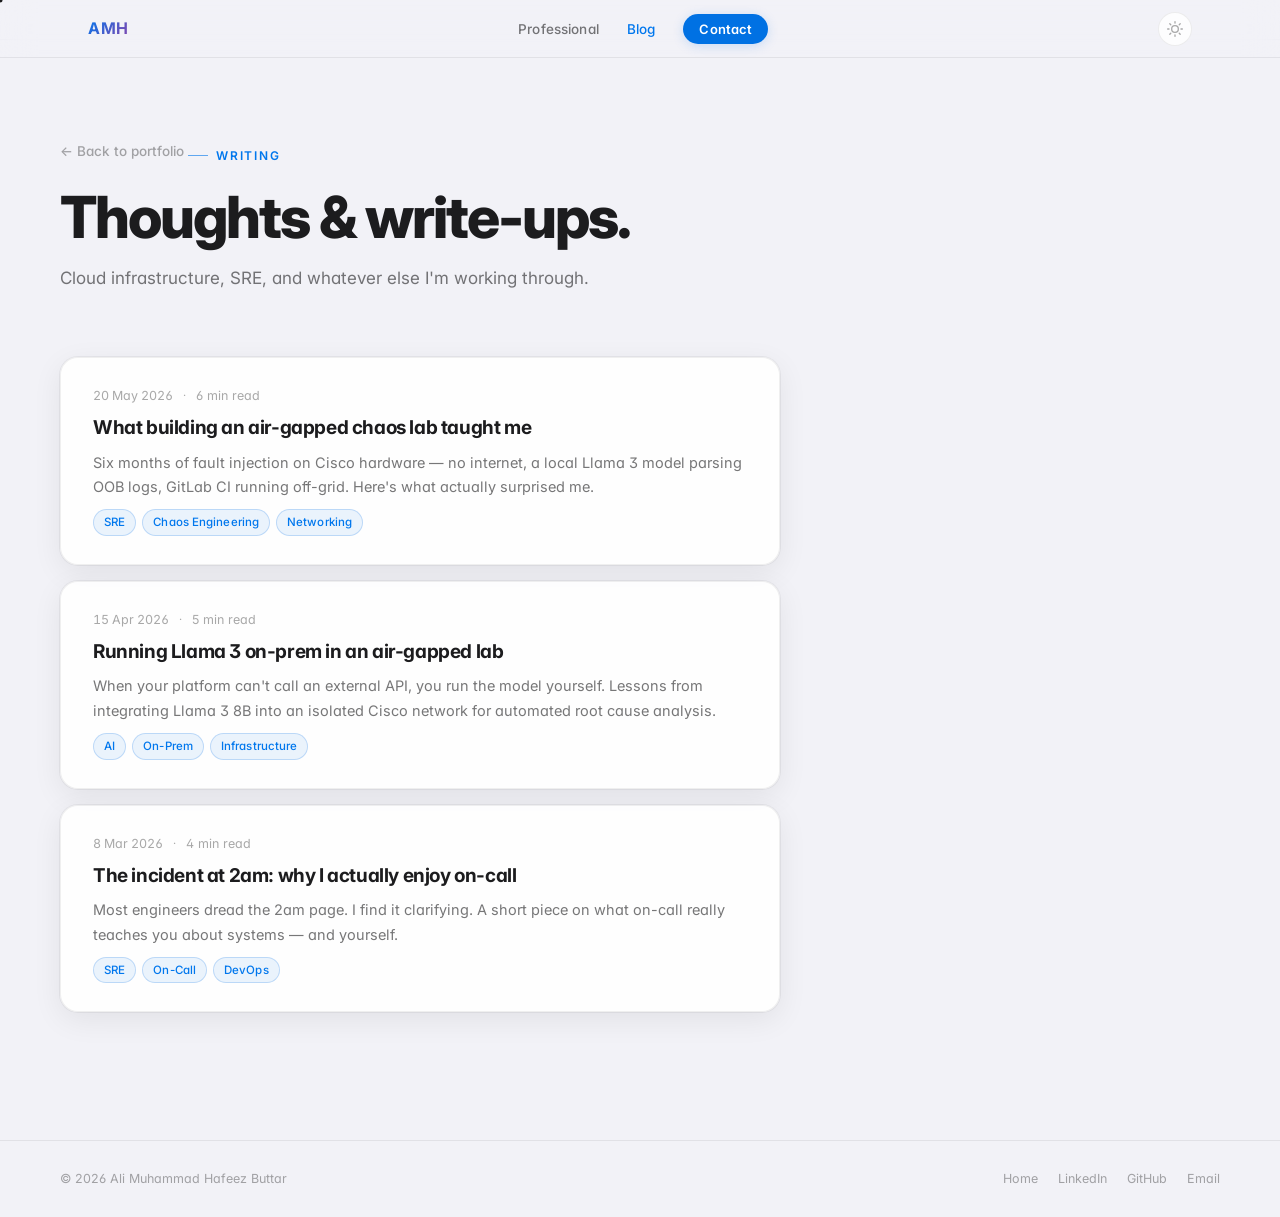
==== blog.html @ 7d9757c5 "updated!" ====
<!DOCTYPE html>
<html lang="en">
<head>
  <meta charset="UTF-8" />
  <meta name="viewport" content="width=device-width, initial-scale=1.0" />
  <title>Blog — Ali Muhammad Hafeez</title>
  <meta name="description" content="Thoughts on cloud infrastructure, SRE, chaos engineering, and whatever else I'm working through." />
  <link rel="preconnect" href="https://fonts.googleapis.com" />
  <link rel="preconnect" href="https://fonts.gstatic.com" crossorigin />
  <link href="https://fonts.googleapis.com/css2?family=Inter:wght@300;400;500;600;700;800;900&display=swap" rel="stylesheet" />
  <link rel="stylesheet" href="style.css" />
</head>
<body>

  <div class="cursor" id="cursor"></div>
  <div class="cursor-dot" id="cursorDot"></div>

  <nav class="nav" id="nav">
    <div class="nav-inner">
      <a href="index.html" class="nav-logo">AMH</a>
      <ul class="nav-links">
        <li><a href="professional.html">Professional</a></li>
        <li><a href="blog.html" class="nav-active-page">Blog</a></li>
        <li><a href="index.html#contact" class="nav-cta">Contact</a></li>
      </ul>
      <button class="theme-toggle" id="themeToggle" aria-label="Toggle theme">
        <svg class="icon-sun" width="16" height="16" viewBox="0 0 24 24" fill="none" stroke="currentColor" stroke-width="2" stroke-linecap="round"><circle cx="12" cy="12" r="5"/><line x1="12" y1="1" x2="12" y2="3"/><line x1="12" y1="21" x2="12" y2="23"/><line x1="4.22" y1="4.22" x2="5.64" y2="5.64"/><line x1="18.36" y1="18.36" x2="19.78" y2="19.78"/><line x1="1" y1="12" x2="3" y2="12"/><line x1="21" y1="12" x2="23" y2="12"/><line x1="4.22" y1="19.78" x2="5.64" y2="18.36"/><line x1="18.36" y1="5.64" x2="19.78" y2="4.22"/></svg>
        <svg class="icon-moon" width="16" height="16" viewBox="0 0 24 24" fill="none" stroke="currentColor" stroke-width="2" stroke-linecap="round"><path d="M21 12.79A9 9 0 1 1 11.21 3 7 7 0 0 0 21 12.79z"/></svg>
      </button>
      <button class="nav-burger" id="burger" aria-label="Menu">
        <span></span><span></span><span></span>
      </button>
    </div>
  </nav>

  <div class="mobile-menu" id="mobileMenu">
    <ul>
      <li><a href="professional.html">Professional</a></li>
      <li><a href="blog.html">Blog</a></li>
      <li><a href="index.html#contact">Contact</a></li>
    </ul>
  </div>

  <section class="section blog-page-section">
    <div class="container">
      <div class="blog-page-header reveal">
        <a href="index.html" class="back-link">← Back to portfolio</a>
        <span class="section-tag">Writing</span>
        <h1 class="section-title">Thoughts &amp; write-ups.</h1>
        <p class="blog-page-sub">Cloud infrastructure, SRE, and whatever else I'm working through.</p>
      </div>
      <div class="blog-listing-grid" id="blogListingGrid">
        <!-- Rendered from blog-data.js -->
      </div>
    </div>
  </section>

  <footer class="footer">
    <div class="container">
      <div class="footer-inner">
        <p>© 2026 Ali Muhammad Hafeez Buttar</p>
        <div class="footer-links">
          <a href="index.html">Home</a>
          <a href="https://linkedin.com/in/ali-hafeez" target="_blank" rel="noopener">LinkedIn</a>
          <a href="https://github.com/Ali-Hafeez" target="_blank" rel="noopener">GitHub</a>
          <a href="mailto:alimuhammadhafeez@gmail.com">Email</a>
        </div>
      </div>
    </div>
  </footer>

  <script src="blog-data.js"></script>
  <script src="script.js"></script>
  <script>
    document.addEventListener('DOMContentLoaded', () => {
      renderBlogGrid('blogListingGrid', null);
    });
  </script>
</body>
</html>
---- style.css ----
/* ==========================================
   RESET & BASE
   ========================================== */
*, *::before, *::after { box-sizing: border-box; margin: 0; padding: 0; }

:root {
  --bg:             #060608;
  --bg-2:           #0c0c10;
  --bg-3:           #13131a;
  --surface:        rgba(255,255,255,0.035);
  --surface-hover:  rgba(255,255,255,0.06);
  --surface-raised: rgba(255,255,255,0.05);
  --border:         rgba(255,255,255,0.07);
  --border-hover:   rgba(255,255,255,0.14);
  --text:           #f0f0f3;
  --text-secondary: rgba(240,240,243,0.58);
  --text-tertiary:  rgba(240,240,243,0.35);
  --blue:           #0071e3;
  --blue-light:     #2997ff;
  --blue-glow:      rgba(0,113,227,0.35);
  --purple:         #bf5af2;
  --green:          #30d158;
  --cyan:           #00c7ff;
  --radius:         18px;
  --radius-sm:      10px;
  --nav-h:          58px;
  --shadow-card:    0 0 0 1px rgba(255,255,255,0.04), 0 12px 40px rgba(0,0,0,0.55);
  --shadow-card-hover: 0 0 0 1px rgba(255,255,255,0.08), 0 20px 60px rgba(0,0,0,0.7);
  --shadow-btn:     0 4px 20px var(--blue-glow);
  font-size: 16px;
}

html.light {
  --bg:             #f2f2f7;
  --bg-2:           #ffffff;
  --bg-3:           #e5e5ea;
  --surface:        rgba(255,255,255,0.85);
  --surface-hover:  rgba(255,255,255,0.95);
  --surface-raised: rgba(255,255,255,0.9);
  --border:         rgba(0,0,0,0.07);
  --border-hover:   rgba(0,0,0,0.13);
  --text:           #1c1c1e;
  --text-secondary: rgba(28,28,30,0.6);
  --text-tertiary:  rgba(28,28,30,0.38);
  --blue:           #0071e3;
  --blue-light:     #0077ed;
  --blue-glow:      rgba(0,113,227,0.18);
  --purple:         #8944ab;
  --green:          #1a8a38;
  --cyan:           #0077b0;
  --shadow-card:    0 0 0 1px rgba(0,0,0,0.05), 0 8px 30px rgba(0,0,0,0.07);
  --shadow-card-hover: 0 0 0 1px rgba(0,0,0,0.08), 0 16px 48px rgba(0,0,0,0.12);
  --shadow-btn:     0 4px 16px rgba(0,113,227,0.28);
}

html {
  scroll-behavior: smooth;
  transition: background-color 0.35s ease, color 0.35s ease;
}

body {
  font-family: 'Inter', -apple-system, BlinkMacSystemFont, 'Segoe UI', sans-serif;
  font-feature-settings: 'cv11', 'ss01', 'kern';
  background: var(--bg);
  color: var(--text);
  overflow-x: hidden;
  line-height: 1.6;
  cursor: none;
  -webkit-font-smoothing: antialiased;
  -moz-osx-font-smoothing: grayscale;
}

a { text-decoration: none; color: inherit; }
ul { list-style: none; }
img, svg { display: block; }

/* ==========================================
   CUSTOM CURSOR
   ========================================== */
.cursor {
  width: 32px; height: 32px;
  border: 1px solid rgba(255,255,255,0.4);
  border-radius: 50%;
  position: fixed;
  top: 0; left: 0;
  pointer-events: none;
  z-index: 9999;
  transition: transform 0.2s cubic-bezier(0.16,1,0.3,1), border-color 0.2s, background 0.2s, width 0.2s, height 0.2s;
  mix-blend-mode: difference;
}
html.light .cursor { border-color: rgba(0,0,0,0.35); }
.cursor-dot {
  width: 5px; height: 5px;
  background: white;
  border-radius: 50%;
  position: fixed;
  top: 0; left: 0;
  pointer-events: none;
  z-index: 9999;
  transform: translate(-50%, -50%);
  transition: transform 0.04s linear;
}
html.light .cursor-dot { background: #1c1c1e; }
.cursor.hover {
  transform: translate(-50%, -50%) scale(1.7);
  border-color: var(--blue-light);
  background: rgba(0,113,227,0.08);
}
@media (hover: none) { .cursor, .cursor-dot { display: none; } }

/* ==========================================
   SCROLLBAR
   ========================================== */
::-webkit-scrollbar { width: 5px; }
::-webkit-scrollbar-track { background: transparent; }
::-webkit-scrollbar-thumb { background: var(--border-hover); border-radius: 3px; }
html.light ::-webkit-scrollbar-thumb { background: rgba(0,0,0,0.15); }

/* ==========================================
   GRADIENT TEXT
   ========================================== */
.gradient-text {
  background: linear-gradient(130deg, var(--blue-light) 0%, var(--purple) 60%, var(--cyan) 100%);
  -webkit-background-clip: text;
  -webkit-text-fill-color: transparent;
  background-clip: text;
}

/* ==========================================
   REVEAL ANIMATION
   ========================================== */
.reveal {
  opacity: 0;
  transform: translateY(24px);
  transition: opacity 0.75s cubic-bezier(0.16,1,0.3,1),
              transform 0.75s cubic-bezier(0.16,1,0.3,1);
}
.reveal.visible { opacity: 1; transform: translateY(0); }

/* ==========================================
   NAV
   ========================================== */
.nav {
  position: fixed;
  top: 0; left: 0; right: 0;
  z-index: 1000;
  height: var(--nav-h);
  background: rgba(6,6,8,0.55);
  backdrop-filter: blur(16px);
  -webkit-backdrop-filter: blur(16px);
  border-bottom: 1px solid var(--border);
  transition: background 0.35s, border-color 0.35s, backdrop-filter 0.35s;
}
html.light .nav {
  background: rgba(242,242,247,0.65);
}
.nav.scrolled {
  background: rgba(6,6,8,0.85);
  backdrop-filter: saturate(180%) blur(24px);
  -webkit-backdrop-filter: saturate(180%) blur(24px);
  border-color: var(--border);
}
html.light .nav.scrolled {
  background: rgba(242,242,247,0.9);
}
.nav-inner {
  max-width: 1160px;
  margin: 0 auto;
  padding: 0 28px;
  height: 100%;
  display: flex;
  align-items: center;
  justify-content: space-between;
  gap: 16px;
}
.nav-logo {
  font-size: 16px;
  font-weight: 700;
  letter-spacing: 0.5px;
  background: linear-gradient(130deg, var(--blue-light), var(--purple));
  -webkit-background-clip: text;
  -webkit-text-fill-color: transparent;
  background-clip: text;
  flex-shrink: 0;
}
.nav-links {
  display: flex;
  gap: 28px;
  align-items: center;
}
.nav-links a {
  font-size: 13.5px;
  font-weight: 500;
  color: var(--text-secondary);
  transition: color 0.2s;
  letter-spacing: 0.01em;
}
.nav-links a:hover { color: var(--text); }
.nav-links .nav-cta {
  background: var(--blue);
  color: white !important;
  padding: 7px 16px;
  border-radius: 20px;
  font-size: 13px;
  font-weight: 600;
  transition: box-shadow 0.25s, transform 0.25s, background 0.2s;
  box-shadow: 0 2px 12px var(--blue-glow);
}
.nav-links .nav-cta:hover {
  background: var(--blue-light);
  box-shadow: var(--shadow-btn);
  transform: translateY(-1px);
}

.nav-burger {
  display: none;
  flex-direction: column;
  gap: 5px;
  background: none;
  border: none;
  cursor: pointer;
  padding: 4px;
}
.nav-burger span {
  display: block;
  width: 22px; height: 1.5px;
  background: var(--text);
  border-radius: 2px;
  transition: transform 0.3s, opacity 0.3s;
}
.nav-burger.open span:nth-child(1) { transform: translateY(6.5px) rotate(45deg); }
.nav-burger.open span:nth-child(2) { opacity: 0; }
.nav-burger.open span:nth-child(3) { transform: translateY(-6.5px) rotate(-45deg); }

/* Theme toggle */
.theme-toggle {
  width: 34px; height: 34px;
  border-radius: 50%;
  border: 1px solid var(--border);
  background: var(--surface);
  color: var(--text-tertiary);
  display: flex; align-items: center; justify-content: center;
  cursor: pointer;
  transition: all 0.25s ease;
  flex-shrink: 0;
}
.theme-toggle:hover {
  border-color: var(--border-hover);
  color: var(--text);
  transform: rotate(15deg) scale(1.08);
}
.icon-sun { display: none; }
.icon-moon { display: block; }
html.light .icon-sun { display: block; }
html.light .icon-moon { display: none; }

/* Mobile menu */
.mobile-menu {
  position: fixed;
  top: var(--nav-h);
  left: 0; right: 0;
  background: rgba(6,6,8,0.96);
  backdrop-filter: blur(24px);
  -webkit-backdrop-filter: blur(24px);
  z-index: 999;
  transform: translateY(-110%);
  transition: transform 0.4s cubic-bezier(0.16,1,0.3,1);
  border-bottom: 1px solid var(--border);
}
html.light .mobile-menu { background: rgba(242,242,247,0.97); }
.mobile-menu.open { transform: translateY(0); }
.mobile-menu ul { padding: 24px 28px 32px; display: flex; flex-direction: column; gap: 22px; }
.mobile-menu a {
  font-size: 17px;
  font-weight: 500;
  color: var(--text);
  transition: color 0.2s;
}
.mobile-menu a:hover { color: var(--blue-light); }

/* ==========================================
   HERO
   ========================================== */
.hero {
  min-height: 100vh;
  display: flex;
  align-items: center;
  justify-content: center;
  position: relative;
  overflow: hidden;
  padding: calc(var(--nav-h) + 60px) 28px 100px;
}
.hero-bg {
  position: absolute;
  inset: 0;
  z-index: 0;
}
#starCanvas {
  position: absolute;
  inset: 0;
  width: 100%; height: 100%;
}
.orb {
  position: absolute;
  border-radius: 50%;
  filter: blur(90px);
  opacity: 0.28;
  animation: float 10s ease-in-out infinite;
  will-change: transform;
}
.orb-1 {
  width: 700px; height: 700px;
  background: radial-gradient(circle, #0071e3 0%, transparent 65%);
  top: -250px; right: -150px;
  animation-delay: 0s;
}
.orb-2 {
  width: 550px; height: 550px;
  background: radial-gradient(circle, #bf5af2 0%, transparent 65%);
  bottom: -150px; left: -150px;
  animation-delay: 4s;
}
.orb-3 {
  width: 350px; height: 350px;
  background: radial-gradient(circle, #00c7ff 0%, transparent 65%);
  top: 35%; left: 38%;
  animation-delay: 7s;
  opacity: 0.12;
}
@keyframes float {
  0%, 100% { transform: translate(0, 0) scale(1); }
  33%       { transform: translate(24px, -18px) scale(1.04); }
  66%       { transform: translate(-18px, 24px) scale(0.97); }
}
html.light .orb   { opacity: 0.09; filter: blur(110px); }
html.light #starCanvas { opacity: 0.1; }

.hero-content {
  position: relative;
  z-index: 1;
  text-align: left;
  max-width: 720px;
}
.hero-badge {
  display: inline-flex;
  align-items: center;
  gap: 8px;
  background: rgba(48,209,88,0.08);
  border: 1px solid rgba(48,209,88,0.22);
  color: var(--green);
  font-size: 12.5px;
  font-weight: 500;
  padding: 6px 14px;
  border-radius: 20px;
  margin-bottom: 40px;
  letter-spacing: 0.1px;
}
html.light .hero-badge {
  background: rgba(26,138,56,0.07);
  border-color: rgba(26,138,56,0.2);
}
.badge-dot {
  width: 6px; height: 6px;
  background: var(--green);
  border-radius: 50%;
  animation: pulse-dot 2.2s ease-in-out infinite;
}
@keyframes pulse-dot {
  0%, 100% { opacity: 1; transform: scale(1); }
  50%       { opacity: 0.4; transform: scale(1.5); }
}
.hero-name {
  font-size: clamp(56px, 10vw, 112px);
  font-weight: 900;
  line-height: 0.96;
  letter-spacing: -4px;
  margin-bottom: 22px;
  display: flex;
  flex-direction: column;
}
.name-line { display: block; }
.hero-title {
  font-size: clamp(17px, 2.5vw, 22px);
  font-weight: 400;
  color: var(--text-secondary);
  margin-bottom: 14px;
  letter-spacing: -0.2px;
  min-height: 1.5em;
}
.hero-location {
  display: inline-flex;
  align-items: center;
  gap: 5px;
  font-size: 14px;
  color: var(--text-tertiary);
  margin-bottom: 32px;
  font-weight: 400;
}
.hero-links {
  display: flex;
  gap: 10px;
  justify-content: flex-start;
  flex-wrap: wrap;
  margin-bottom: 0;
}
.hero-link {
  display: inline-flex;
  align-items: center;
  gap: 7px;
  background: var(--surface);
  border: 1px solid var(--border);
  color: var(--text-secondary);
  font-size: 13.5px;
  font-weight: 500;
  padding: 9px 18px;
  border-radius: 40px;
  transition: all 0.25s cubic-bezier(0.16,1,0.3,1);
  box-shadow: var(--shadow-card);
}
.hero-link:hover {
  background: var(--surface-hover);
  border-color: var(--border-hover);
  color: var(--text);
  transform: translateY(-2px);
  box-shadow: var(--shadow-card-hover);
}
.scroll-hint {
  display: inline-flex;
  align-items: center;
  color: var(--text-tertiary);
  animation: bounce 2.8s ease-in-out infinite;
  transition: color 0.2s;
}
.scroll-hint:hover { color: var(--text-secondary); }
@keyframes bounce {
  0%, 100% { transform: translateY(0); }
  50%       { transform: translateY(9px); }
}

/* ==========================================
   SECTIONS
   ========================================== */
.section { padding: 128px 28px; }
.section-dark { background: var(--bg-2); }

.container {
  max-width: 1160px;
  margin: 0 auto;
}
.section-header { margin-bottom: 68px; }

.section-tag {
  display: inline-flex;
  align-items: center;
  gap: 8px;
  font-size: 12px;
  font-weight: 600;
  letter-spacing: 1.8px;
  text-transform: uppercase;
  color: var(--blue-light);
  margin-bottom: 18px;
}
.section-tag::before {
  content: '';
  display: block;
  width: 20px; height: 1px;
  background: var(--blue-light);
  opacity: 0.6;
}
.section-title {
  font-size: clamp(34px, 5vw, 58px);
  font-weight: 800;
  line-height: 1.06;
  letter-spacing: -2px;
  color: var(--text);
}

/* ==========================================
   GLASS CARD
   ========================================== */
.glass-card {
  background: var(--surface);
  border: 1px solid var(--border);
  border-radius: var(--radius);
  padding: 32px;
  box-shadow: var(--shadow-card);
  transition: border-color 0.3s ease,
              background 0.3s ease,
              box-shadow 0.3s ease,
              transform 0.3s cubic-bezier(0.16,1,0.3,1);
}
.glass-card:hover {
  border-color: var(--border-hover);
  background: var(--surface-hover);
  box-shadow: var(--shadow-card-hover);
}
html.light .glass-card {
  background: rgba(255,255,255,0.88);
  border-color: rgba(0,0,0,0.06);
}
html.light .glass-card:hover {
  background: rgba(255,255,255,0.98);
  border-color: rgba(0,0,0,0.1);
}

/* ==========================================
   ABOUT
   ========================================== */
.about-layout {
  display: grid;
  grid-template-columns: 320px 1fr;
  gap: 80px;
  align-items: start;
}
.about-left .section-tag { margin-bottom: 16px; }
.about-left .section-title { font-size: clamp(28px, 3.5vw, 42px); letter-spacing: -1.5px; }
.about-right p {
  font-size: 17px;
  color: var(--text-secondary);
  margin-bottom: 18px;
  line-height: 1.78;
}

/* keep old .about-grid for fallback */
.about-grid {
  display: grid;
  grid-template-columns: 1fr 360px;
  gap: 48px;
  align-items: start;
}
.about-text p {
  font-size: 17.5px;
  color: var(--text-secondary);
  margin-bottom: 20px;
  line-height: 1.78;
  font-weight: 400;
}
.about-stats {
  display: grid;
  grid-template-columns: repeat(3, 1fr);
  gap: 24px;
  margin-top: 44px;
}
.stat {
  text-align: center;
  padding: 22px 12px;
  background: var(--surface);
  border: 1px solid var(--border);
  border-radius: var(--radius-sm);
  box-shadow: var(--shadow-card);
  transition: box-shadow 0.3s, border-color 0.3s, transform 0.3s;
}
.stat:hover {
  border-color: var(--border-hover);
  box-shadow: var(--shadow-card-hover);
  transform: translateY(-2px);
}
html.light .stat { background: rgba(255,255,255,0.85); }
.stat-number {
  display: block;
  font-size: 30px;
  font-weight: 800;
  letter-spacing: -1px;
  font-variant-numeric: tabular-nums;
  background: linear-gradient(130deg, var(--blue-light), var(--purple));
  -webkit-background-clip: text;
  -webkit-text-fill-color: transparent;
  background-clip: text;
  margin-bottom: 5px;
}
.stat-label {
  font-size: 11px;
  color: var(--text-tertiary);
  font-weight: 500;
  text-transform: uppercase;
  letter-spacing: 0.6px;
}
.profile-card { text-align: center; }
.profile-icon { width: 76px; height: 76px; margin: 0 auto 18px; }
.profile-card h3 { font-size: 19px; font-weight: 700; margin-bottom: 5px; letter-spacing: -0.3px; }
.profile-role { font-size: 13.5px; color: var(--text-secondary); margin-bottom: 20px; }
.profile-tags {
  display: flex; flex-wrap: wrap; gap: 7px;
  justify-content: center; margin-bottom: 24px;
}
.tag {
  font-size: 11.5px;
  font-weight: 500;
  padding: 3px 10px;
  background: rgba(0,113,227,0.1);
  border: 1px solid rgba(0,113,227,0.18);
  color: var(--blue-light);
  border-radius: 20px;
  letter-spacing: 0.1px;
}
html.light .tag {
  background: rgba(0,113,227,0.08);
  border-color: rgba(0,113,227,0.2);
}

/* Buttons */
.btn-primary {
  display: inline-flex; align-items: center; gap: 8px;
  background: var(--blue);
  color: white;
  font-size: 14.5px;
  font-weight: 600;
  padding: 13px 26px;
  border-radius: 40px;
  border: none;
  cursor: pointer;
  box-shadow: var(--shadow-btn);
  transition: background 0.2s, box-shadow 0.25s, transform 0.25s cubic-bezier(0.16,1,0.3,1);
}
.btn-primary:hover {
  background: var(--blue-light);
  box-shadow: 0 8px 32px var(--blue-glow);
  transform: translateY(-2px);
  color: white;
}
.btn-secondary {
  display: inline-flex; align-items: center; gap: 8px;
  background: var(--surface);
  border: 1px solid var(--border);
  color: var(--text-secondary);
  font-size: 14.5px;
  font-weight: 600;
  padding: 13px 26px;
  border-radius: 40px;
  box-shadow: var(--shadow-card);
  transition: all 0.25s cubic-bezier(0.16,1,0.3,1);
}
.btn-secondary:hover {
  border-color: var(--border-hover);
  color: var(--text);
  box-shadow: var(--shadow-card-hover);
  transform: translateY(-2px);
}

/* ==========================================
   SKILLS
   ========================================== */
.skills-grid {
  display: grid;
  grid-template-columns: repeat(auto-fill, minmax(310px, 1fr));
  gap: 20px;
}
.skill-card { height: 100%; }
.skill-icon { width: 44px; height: 44px; margin-bottom: 18px; }
.skill-card h3 {
  font-size: 16.5px;
  font-weight: 700;
  margin-bottom: 14px;
  letter-spacing: -0.2px;
}
.skill-tags { display: flex; flex-wrap: wrap; gap: 7px; }
.skill-pill {
  font-size: 12px;
  font-weight: 500;
  padding: 5px 11px;
  background: rgba(255,255,255,0.05);
  border: 1px solid var(--border);
  border-radius: 20px;
  color: var(--text-secondary);
  transition: color 0.2s, border-color 0.2s, background 0.2s, transform 0.2s;
  cursor: default;
}
.skill-pill:hover {
  background: rgba(41,151,255,0.1);
  border-color: rgba(41,151,255,0.25);
  color: var(--blue-light);
  transform: translateY(-1px);
}
html.light .skill-pill {
  background: rgba(0,0,0,0.03);
}
html.light .skill-pill:hover {
  background: rgba(0,113,227,0.07);
  border-color: rgba(0,113,227,0.2);
  color: var(--blue);
}

/* ==========================================
   TIMELINE
   ========================================== */
.timeline { display: flex; flex-direction: column; }
.timeline-item {
  display: grid;
  grid-template-columns: 20px 1fr;
  gap: 20px;
  padding-bottom: 0;
}
.timeline-marker {
  display: flex;
  flex-direction: column;
  align-items: center;
  padding-top: 8px;
}
.timeline-dot {
  width: 12px; height: 12px;
  border-radius: 50%;
  background: var(--bg);
  border: 2px solid var(--blue-light);
  flex-shrink: 0;
  box-shadow: 0 0 0 3px rgba(41,151,255,0.15);
  z-index: 1;
  transition: border-color 0.3s, box-shadow 0.3s;
}
.timeline-item:hover .timeline-dot {
  border-color: var(--purple);
  box-shadow: 0 0 0 3px rgba(191,90,242,0.18);
}
.timeline-line {
  width: 1px;
  flex: 1;
  background: linear-gradient(to bottom, rgba(41,151,255,0.3), rgba(41,151,255,0.04));
  margin-top: 8px;
  margin-bottom: 0;
  min-height: 32px;
}
.timeline-content { margin-bottom: 24px; }
.timeline-header {
  display: flex;
  align-items: flex-start;
  justify-content: space-between;
  gap: 16px;
  margin-bottom: 14px;
  flex-wrap: wrap;
}
.timeline-header h3 {
  font-size: 17px;
  font-weight: 700;
  letter-spacing: -0.3px;
  line-height: 1.3;
}
.timeline-company {
  font-size: 13.5px;
  color: var(--blue-light);
  font-weight: 500;
  margin-top: 3px;
}
.timeline-date {
  font-size: 12.5px;
  color: var(--text-tertiary);
  font-weight: 500;
  white-space: nowrap;
  padding: 4px 10px;
  background: var(--surface);
  border: 1px solid var(--border);
  border-radius: 20px;
  flex-shrink: 0;
  font-variant-numeric: tabular-nums;
}
.timeline-list {
  display: flex; flex-direction: column; gap: 9px;
  margin-bottom: 16px;
}
.timeline-list li {
  font-size: 14.5px;
  color: var(--text-secondary);
  padding-left: 18px;
  position: relative;
  line-height: 1.65;
}
.timeline-list li::before {
  content: '';
  position: absolute;
  left: 0; top: 9px;
  width: 4px; height: 4px;
  border-radius: 50%;
  background: var(--blue-light);
  opacity: 0.5;
}
.timeline-tags { display: flex; flex-wrap: wrap; gap: 6px; }

/* ==========================================
   PROJECTS
   ========================================== */
.projects-grid {
  display: grid;
  grid-template-columns: repeat(3, 1fr);
  gap: 20px;
  align-items: start;
}
.project-card { position: relative; }
.project-card.featured { grid-column: 1 / -1; }
.project-badge {
  font-size: 10.5px;
  font-weight: 600;
  letter-spacing: 1.2px;
  text-transform: uppercase;
  color: var(--purple);
  background: rgba(191,90,242,0.08);
  border: 1px solid rgba(191,90,242,0.2);
  padding: 4px 11px;
  border-radius: 20px;
  display: inline-block;
  margin-bottom: 20px;
}
html.light .project-badge {
  background: rgba(137,68,171,0.07);
  border-color: rgba(137,68,171,0.2);
  color: var(--purple);
}
.project-header {
  display: flex; align-items: flex-start;
  gap: 14px; margin-bottom: 14px;
}
.project-header h3 {
  font-size: 19px;
  font-weight: 700;
  letter-spacing: -0.4px;
  padding-top: 3px;
}
.project-icon { width: 44px; height: 44px; flex-shrink: 0; }
.project-card > p {
  font-size: 14.5px;
  color: var(--text-secondary);
  line-height: 1.72;
  margin-bottom: 18px;
}
.project-highlights {
  margin-bottom: 18px;
  display: flex; flex-direction: column; gap: 9px;
}
.project-highlights li {
  font-size: 13.5px;
  color: var(--text-secondary);
  padding-left: 18px;
  position: relative;
  line-height: 1.62;
}
.project-highlights li::before {
  content: '→';
  position: absolute;
  left: 0;
  color: var(--purple);
  font-size: 11px;
  top: 2px;
}
.project-tags { display: flex; flex-wrap: wrap; gap: 7px; }

/* ==========================================
   EDUCATION & CERTS
   ========================================== */
.edu-grid {
  display: grid;
  grid-template-columns: 1fr 1fr;
  gap: 52px;
}
.edu-skills {
  margin-top: 52px;
  border-top: 1px solid var(--border);
  padding-top: 48px;
}
.edu-col-title {
  font-size: 20px;
  font-weight: 700;
  margin-bottom: 22px;
  letter-spacing: -0.4px;
  color: var(--text);
}
.edu-card {
  display: flex;
  gap: 18px;
  margin-bottom: 18px;
  padding: 24px;
}
.edu-icon { width: 44px; height: 44px; flex-shrink: 0; }
.edu-info h4 { font-size: 16px; font-weight: 700; margin-bottom: 4px; letter-spacing: -0.2px; }
.edu-institution { font-size: 13.5px; color: var(--blue-light); font-weight: 500; }
.edu-date { font-size: 12.5px; color: var(--text-tertiary); margin: 4px 0; }
.edu-note { font-size: 13.5px; color: var(--text-secondary); margin-top: 8px; line-height: 1.55; }
.edu-modules { font-size: 12.5px; color: var(--text-tertiary); margin-top: 6px; font-style: italic; }

.cert-list { display: flex; flex-direction: column; gap: 10px; }
.cert-card {
  display: flex;
  align-items: center;
  gap: 14px;
  padding: 18px 22px;
}
.cert-badge {
  width: 40px; height: 40px;
  border-radius: 9px;
  display: flex; align-items: center; justify-content: center;
  font-size: 11px;
  font-weight: 800;
  flex-shrink: 0;
  letter-spacing: 0.3px;
}
.cert-badge.azure { background: linear-gradient(135deg, #0078d4, #00bcf2); color: white; }
.cert-badge.kk    { background: linear-gradient(135deg, #f05a28, #f8a05a); color: white; }
.cert-badge.aws   { background: linear-gradient(135deg, #ff9900, #ffc34a); color: #111; }
.cert-badge.li    { background: #0077b5; color: white; }
.cert-info { flex: 1; min-width: 0; }
.cert-info h4 { font-size: 14px; font-weight: 600; letter-spacing: -0.1px; white-space: nowrap; overflow: hidden; text-overflow: ellipsis; }
.cert-info p  { font-size: 12.5px; color: var(--text-secondary); margin-top: 1px; }
.cert-date    { font-size: 11.5px; color: var(--text-tertiary); }
.cert-check {
  width: 22px; height: 22px;
  border-radius: 50%;
  background: rgba(48,209,88,0.12);
  border: 1px solid rgba(48,209,88,0.25);
  display: flex; align-items: center; justify-content: center;
  flex-shrink: 0;
}
html.light .cert-check {
  background: rgba(26,138,56,0.1);
  border-color: rgba(26,138,56,0.2);
}
.cert-check svg { color: var(--green); }

/* ==========================================
   CONTACT
   ========================================== */
.contact-center { text-align: center; max-width: 560px; margin: 0 auto; }
.contact-sub {
  font-size: 17px;
  color: var(--text-secondary);
  margin: 22px 0 40px;
  line-height: 1.72;
}
.contact-links { display: flex; gap: 14px; justify-content: center; flex-wrap: wrap; }

/* ==========================================
   FOOTER
   ========================================== */
.footer {
  padding: 28px 28px;
  border-top: 1px solid var(--border);
  background: var(--bg);
}
.footer-inner {
  max-width: 1160px;
  margin: 0 auto;
  display: flex;
  align-items: center;
  justify-content: space-between;
  flex-wrap: wrap;
  gap: 12px;
}
.footer p { font-size: 12.5px; color: var(--text-tertiary); }
.footer-links { display: flex; gap: 20px; }
.footer-links a {
  font-size: 12.5px;
  color: var(--text-tertiary);
  transition: color 0.2s;
}
.footer-links a:hover { color: var(--text-secondary); }

/* ==========================================
   SKILLS TABLE
   ========================================== */
.skills-table {
  display: flex;
  flex-direction: column;
  border-top: 1px solid var(--border);
}
.skills-row {
  display: grid;
  grid-template-columns: 180px 1fr;
  gap: 32px;
  align-items: start;
  padding: 24px 0;
  border-bottom: 1px solid var(--border);
  transition: border-color 0.2s;
}
.skills-row:hover { border-color: var(--border-hover); }
.skills-label {
  font-size: 13px;
  font-weight: 600;
  color: var(--text-tertiary);
  letter-spacing: 0.3px;
  padding-top: 5px;
}
.skill-tags { display: flex; flex-wrap: wrap; gap: 7px; }

/* ==========================================
   COMPACT TIMELINE
   ========================================== */
.timeline-content--compact { padding: 20px 24px; }
.timeline-dot--sm {
  width: 8px !important;
  height: 8px !important;
  border-width: 1.5px !important;
  box-shadow: none !important;
}
.timeline-note {
  font-size: 14px;
  color: var(--text-secondary);
  line-height: 1.65;
  margin: 0;
}

/* ==========================================
   CONTACT LAYOUT
   ========================================== */
.contact-layout {
  display: grid;
  grid-template-columns: 1fr 1fr;
  gap: 80px;
  align-items: center;
}
.contact-left .section-title { font-size: clamp(30px, 4vw, 48px); }
.contact-sub {
  font-size: 16px;
  color: var(--text-secondary);
  margin-top: 16px;
  line-height: 1.7;
}
.contact-right {
  display: flex;
  flex-direction: column;
  gap: 14px;
}

/* ==========================================
   RESPONSIVE
   ========================================== */
@media (max-width: 1024px) {
  .about-layout { grid-template-columns: 1fr; gap: 40px; }
  .about-grid { grid-template-columns: 1fr; }
  .about-card { display: none; }
  .about-stats { grid-template-columns: repeat(3, 1fr); }
  .projects-grid { grid-template-columns: 1fr 1fr; }
  .project-card.featured { grid-column: 1 / -1; }
  .contact-layout { grid-template-columns: 1fr; gap: 40px; }
  .skills-row { grid-template-columns: 140px 1fr; gap: 24px; }
  .blog-grid { grid-template-columns: 1fr 1fr; }
}

@media (max-width: 768px) {
  .nav-links { display: none; }
  .nav-burger { display: flex; }

  .section { padding: 80px 20px; }
  .section-title { letter-spacing: -1.5px; }
  .hero-name { letter-spacing: -2.5px; }
  .hero-links { gap: 8px; }
  .hero-link { padding: 8px 14px; font-size: 13px; }

  .about-stats { grid-template-columns: repeat(2, 1fr); }
  .skills-row { grid-template-columns: 1fr; gap: 12px; padding: 20px 0; }
  .skills-label { padding-top: 0; }
  .projects-grid { grid-template-columns: 1fr; }
  .project-card.featured { grid-column: auto; }
  .edu-grid { grid-template-columns: 1fr; }
  .timeline-item { grid-template-columns: 16px 1fr; gap: 14px; }
  .footer-inner { flex-direction: column; text-align: center; }
  .glass-card { padding: 22px 18px; }
  .blog-grid { grid-template-columns: 1fr; }
  .post-layout { padding: calc(var(--nav-h) + 40px) 20px 80px; }
  .post-title { letter-spacing: -1.5px; }
  .blog-page-section { padding-top: calc(var(--nav-h) + 40px); }
}

/* ==========================================
   TERMINAL WIDGET
   ========================================== */
.terminal {
  margin-top: 44px;
  max-width: 480px;
  background: rgba(0,0,0,0.6);
  border: 1px solid rgba(255,255,255,0.09);
  border-radius: 12px;
  overflow: hidden;
  font-family: 'SF Mono', 'Fira Code', 'Cascadia Code', 'Consolas', monospace;
  box-shadow: 0 24px 64px rgba(0,0,0,0.45), 0 0 0 1px rgba(255,255,255,0.04);
  backdrop-filter: blur(8px);
}
html.light .terminal {
  background: rgba(30,30,35,0.88);
  border-color: rgba(255,255,255,0.12);
}
.terminal-bar {
  display: flex;
  align-items: center;
  gap: 7px;
  padding: 11px 14px;
  background: rgba(255,255,255,0.04);
  border-bottom: 1px solid rgba(255,255,255,0.06);
}
.t-dot {
  width: 11px; height: 11px;
  border-radius: 50%;
  flex-shrink: 0;
}
.t-dot--red    { background: #ff5f57; }
.t-dot--yellow { background: #febc2e; }
.t-dot--green  { background: #28c840; }
.t-title {
  flex: 1;
  text-align: center;
  font-size: 11px;
  color: rgba(255,255,255,0.3);
  font-family: 'SF Mono', monospace;
  margin-right: 30px;
  letter-spacing: 0.2px;
}
.terminal-body {
  padding: 16px 18px 18px;
  font-size: 12.5px;
  line-height: 1.75;
  color: rgba(255,255,255,0.78);
  min-height: 150px;
  font-family: 'SF Mono', 'Fira Code', 'Cascadia Code', monospace;
}
.t-prompt { color: #30d158; }
.t-out    { color: rgba(255,255,255,0.48); }
.t-sha    { color: #64d2ff; }
.t-caret  {
  display: inline-block;
  width: 7px; height: 14px;
  background: #30d158;
  vertical-align: -2px;
  animation: t-blink 1s step-end infinite;
}
@keyframes t-blink {
  0%, 100% { opacity: 1; }
  50%       { opacity: 0; }
}
@media (max-width: 600px) { .terminal { display: none; } }

/* ==========================================
   CV DOWNLOAD HERO BUTTON
   ========================================== */
.hero-link--cv {
  border-color: rgba(48,209,88,0.3);
  color: var(--green) !important;
}
.hero-link--cv:hover {
  background: rgba(48,209,88,0.08) !important;
  border-color: rgba(48,209,88,0.5) !important;
  color: var(--green) !important;
}

/* ==========================================
   CURRENTLY CARD
   ========================================== */
.currently-card {
  margin-top: 32px;
  padding: 22px 24px;
  background: var(--surface);
  border: 1px solid var(--border);
  border-radius: var(--radius-sm);
  box-shadow: var(--shadow-card);
}
html.light .currently-card {
  background: rgba(255,255,255,0.85);
}
.currently-title {
  font-size: 12px;
  font-weight: 600;
  letter-spacing: 1.5px;
  text-transform: uppercase;
  color: var(--text-tertiary);
  margin-bottom: 16px;
}
.currently-list {
  display: flex;
  flex-direction: column;
  gap: 10px;
}
.currently-item {
  display: flex;
  gap: 12px;
  font-size: 13.5px;
  line-height: 1.5;
}
.currently-label {
  color: var(--text-tertiary);
  font-weight: 500;
  min-width: 80px;
  flex-shrink: 0;
}
.currently-item span:last-child {
  color: var(--text-secondary);
}

/* ==========================================
   BLOG SECTION (preview on home)
   ========================================== */
.blog-grid {
  display: grid;
  grid-template-columns: repeat(3, 1fr);
  gap: 20px;
  margin-bottom: 40px;
}
.blog-card {
  display: flex;
  flex-direction: column;
  gap: 12px;
  text-decoration: none;
  cursor: pointer;
  transition: transform 0.3s cubic-bezier(0.16,1,0.3,1);
}
.blog-card:hover { transform: translateY(-3px); }
.blog-card:hover h3 { color: var(--blue-light); }
.blog-card-meta {
  display: flex;
  align-items: center;
  justify-content: space-between;
  gap: 8px;
}
.blog-card-date {
  font-size: 12px;
  color: var(--text-tertiary);
  font-variant-numeric: tabular-nums;
}
.blog-read-time {
  font-size: 12px;
  color: var(--text-tertiary);
  white-space: nowrap;
}
.blog-card h3 {
  font-size: 17px;
  font-weight: 700;
  letter-spacing: -0.3px;
  line-height: 1.32;
  color: var(--text);
  transition: color 0.2s;
}
.blog-card-excerpt {
  font-size: 14px;
  color: var(--text-secondary);
  line-height: 1.68;
  flex: 1;
  margin: 0;
}
.blog-card-tags { display: flex; gap: 6px; flex-wrap: wrap; margin-top: 4px; }
.blog-more { text-align: left; }

/* ==========================================
   BLOG LISTING PAGE
   ========================================== */
.blog-page-section {
  padding-top: calc(var(--nav-h) + 80px);
}
.blog-page-header {
  max-width: 680px;
  margin-bottom: 64px;
}
.blog-page-sub {
  font-size: 17px;
  color: var(--text-secondary);
  margin-top: 16px;
  line-height: 1.7;
}
.blog-listing-grid {
  display: flex;
  flex-direction: column;
  gap: 16px;
  max-width: 720px;
}
.blog-listing-card {
  display: flex;
  flex-direction: column;
  gap: 10px;
  text-decoration: none;
  padding: 28px 32px;
  transition: transform 0.3s cubic-bezier(0.16,1,0.3,1);
}
.blog-listing-card:hover { transform: translateX(4px); }
.blog-listing-card:hover h3 { color: var(--blue-light); }
.blog-listing-card h3 {
  font-size: 19px;
  font-weight: 700;
  letter-spacing: -0.4px;
  line-height: 1.3;
  color: var(--text);
  transition: color 0.2s;
}
.blog-listing-card p {
  font-size: 14.5px;
  color: var(--text-secondary);
  line-height: 1.68;
  margin: 0;
}
.blog-listing-meta {
  display: flex;
  align-items: center;
  gap: 10px;
  flex-wrap: wrap;
}
.blog-listing-date {
  font-size: 12.5px;
  color: var(--text-tertiary);
  font-variant-numeric: tabular-nums;
}
.blog-listing-sep {
  color: var(--text-tertiary);
  font-size: 11px;
}
.blog-listing-time {
  font-size: 12.5px;
  color: var(--text-tertiary);
}
.blog-listing-tags { display: flex; gap: 6px; flex-wrap: wrap; }

/* ==========================================
   BACK LINK (blog + posts)
   ========================================== */
.back-link {
  display: inline-flex;
  align-items: center;
  gap: 6px;
  font-size: 13.5px;
  font-weight: 500;
  color: var(--text-tertiary);
  margin-bottom: 24px;
  transition: color 0.2s;
}
.back-link:hover { color: var(--blue-light); }

/* Active page in nav */
.nav-active-page {
  color: var(--blue-light) !important;
}

/* ==========================================
   POST / PROSE LAYOUT
   ========================================== */
.post-layout {
  padding: calc(var(--nav-h) + 80px) 28px 120px;
}
.post-header {
  max-width: 720px;
  margin: 0 auto 56px;
}
.post-tags { display: flex; gap: 7px; flex-wrap: wrap; margin-bottom: 20px; }
.post-title {
  font-size: clamp(30px, 5vw, 50px);
  font-weight: 800;
  letter-spacing: -2px;
  line-height: 1.1;
  color: var(--text);
  margin-bottom: 18px;
}
.post-meta {
  display: flex;
  align-items: center;
  gap: 8px;
  font-size: 13.5px;
  color: var(--text-tertiary);
}
.post-meta-sep { color: var(--border-hover); }

/* Prose content */
.prose {
  max-width: 720px;
  margin: 0 auto;
}
.prose p {
  font-size: 17px;
  color: var(--text-secondary);
  line-height: 1.82;
  margin-bottom: 24px;
  font-weight: 400;
}
.prose h2 {
  font-size: clamp(22px, 3vw, 28px);
  font-weight: 700;
  letter-spacing: -0.8px;
  color: var(--text);
  margin: 48px 0 18px;
  line-height: 1.2;
}
.prose h3 {
  font-size: 20px;
  font-weight: 700;
  letter-spacing: -0.4px;
  color: var(--text);
  margin: 36px 0 14px;
}
.prose ul, .prose ol {
  padding-left: 24px;
  margin-bottom: 24px;
  display: flex;
  flex-direction: column;
  gap: 8px;
}
.prose li {
  font-size: 16.5px;
  color: var(--text-secondary);
  line-height: 1.75;
}
.prose blockquote {
  border-left: 3px solid var(--blue-light);
  padding: 4px 0 4px 24px;
  margin: 36px 0;
}
.prose blockquote p {
  font-size: 18px;
  font-style: italic;
  color: var(--text);
  margin: 0;
  line-height: 1.7;
}
.prose code {
  font-family: 'SF Mono', 'Fira Code', monospace;
  font-size: 13.5px;
  background: rgba(255,255,255,0.07);
  border: 1px solid var(--border);
  border-radius: 5px;
  padding: 2px 7px;
  color: var(--blue-light);
}
html.light .prose code {
  background: rgba(0,113,227,0.07);
  border-color: rgba(0,113,227,0.15);
}
.prose pre {
  background: rgba(0,0,0,0.45);
  border: 1px solid var(--border);
  border-radius: var(--radius-sm);
  padding: 20px 22px;
  margin: 28px 0;
  overflow-x: auto;
}
html.light .prose pre {
  background: rgba(28,28,30,0.88);
}
.prose pre code {
  background: none;
  border: none;
  padding: 0;
  font-size: 13.5px;
  color: rgba(255,255,255,0.82);
}
.prose a { color: var(--blue-light); text-decoration: underline; text-underline-offset: 3px; }
.prose a:hover { color: var(--text); }

@media (max-width: 480px) {
  .about-stats { grid-template-columns: 1fr 1fr; gap: 10px; }
  .stat { padding: 18px 10px; }
  .stat-number { font-size: 26px; }
  .timeline-header { flex-direction: column; gap: 8px; }
  .timeline-date { align-self: flex-start; }
  .btn-primary, .btn-secondary { width: 100%; justify-content: center; }
}
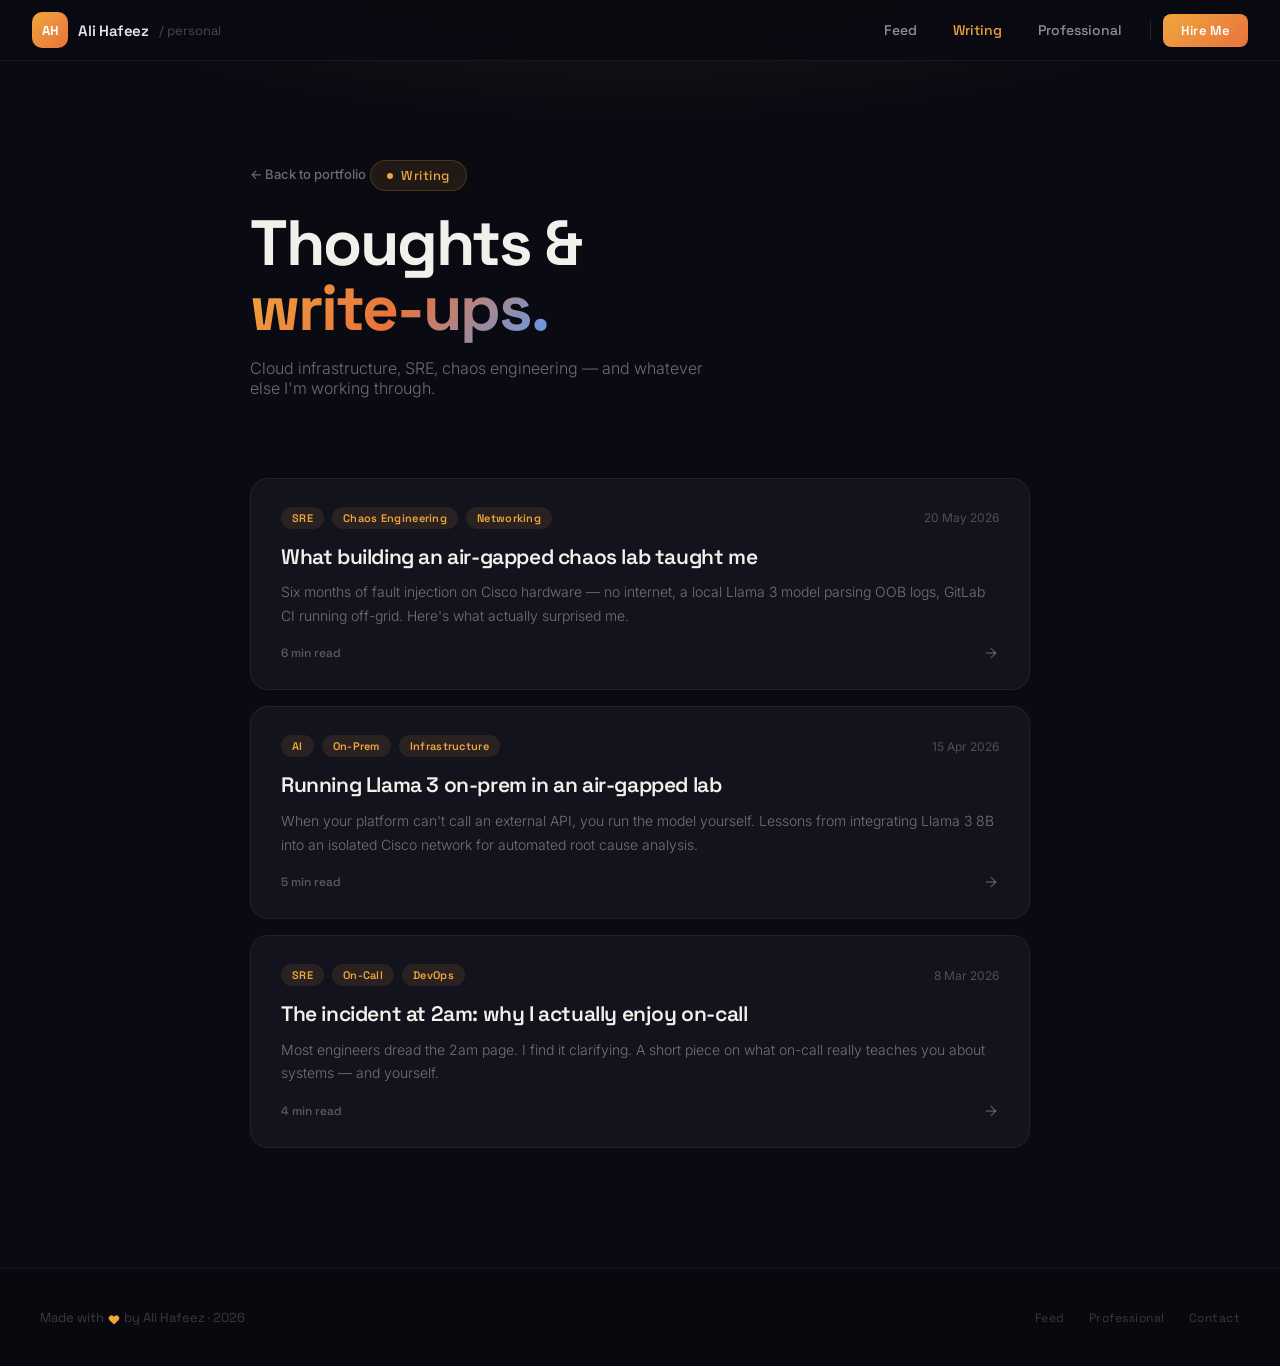
==== commit 0e9de0d9: "new" ====
--- a/blog.html
+++ b/blog.html
@@ -3,68 +3,73 @@
 <head>
   <meta charset="UTF-8" />
   <meta name="viewport" content="width=device-width, initial-scale=1.0" />
-  <title>Blog — Ali Muhammad Hafeez</title>
-  <meta name="description" content="Thoughts on cloud infrastructure, SRE, chaos engineering, and whatever else I'm working through." />
+  <title>Writing — Ali Hafeez</title>
+  <meta name="description" content="Cloud infrastructure, SRE, and chaos engineering write-ups from Ali Muhammad Hafeez." />
+  <meta property="og:title" content="Writing — Ali Hafeez" />
+  <meta property="og:description" content="Cloud infrastructure, SRE, and chaos engineering write-ups from Ali Muhammad Hafeez." />
+  <meta property="og:url" content="https://ali-hafeez.xyz/blog.html" />
+  <meta property="og:type" content="website" />
   <link rel="preconnect" href="https://fonts.googleapis.com" />
   <link rel="preconnect" href="https://fonts.gstatic.com" crossorigin />
-  <link href="https://fonts.googleapis.com/css2?family=Inter:wght@300;400;500;600;700;800;900&display=swap" rel="stylesheet" />
+  <link href="https://fonts.googleapis.com/css2?family=Space+Grotesk:wght@300;400;500;600;700&family=Inter:wght@300;400;500&display=swap" rel="stylesheet" />
   <link rel="stylesheet" href="style.css" />
+  <link rel="icon" type="image/svg+xml" href="favicon.svg" />
+  <meta name="theme-color" content="#0a0a12" />
 </head>
 <body>
 
-  <div class="cursor" id="cursor"></div>
-  <div class="cursor-dot" id="cursorDot"></div>
-
-  <nav class="nav" id="nav">
+  <!-- ── NAV ── -->
+  <nav class="nav scrolled" id="nav">
     <div class="nav-inner">
-      <a href="index.html" class="nav-logo">AMH</a>
-      <ul class="nav-links">
-        <li><a href="professional.html">Professional</a></li>
-        <li><a href="blog.html" class="nav-active-page">Blog</a></li>
-        <li><a href="index.html#contact" class="nav-cta">Contact</a></li>
-      </ul>
-      <button class="theme-toggle" id="themeToggle" aria-label="Toggle theme">
-        <svg class="icon-sun" width="16" height="16" viewBox="0 0 24 24" fill="none" stroke="currentColor" stroke-width="2" stroke-linecap="round"><circle cx="12" cy="12" r="5"/><line x1="12" y1="1" x2="12" y2="3"/><line x1="12" y1="21" x2="12" y2="23"/><line x1="4.22" y1="4.22" x2="5.64" y2="5.64"/><line x1="18.36" y1="18.36" x2="19.78" y2="19.78"/><line x1="1" y1="12" x2="3" y2="12"/><line x1="21" y1="12" x2="23" y2="12"/><line x1="4.22" y1="19.78" x2="5.64" y2="18.36"/><line x1="18.36" y1="5.64" x2="19.78" y2="4.22"/></svg>
-        <svg class="icon-moon" width="16" height="16" viewBox="0 0 24 24" fill="none" stroke="currentColor" stroke-width="2" stroke-linecap="round"><path d="M21 12.79A9 9 0 1 1 11.21 3 7 7 0 0 0 21 12.79z"/></svg>
-      </button>
-      <button class="nav-burger" id="burger" aria-label="Menu">
+      <a href="index.html" class="nav-logo">
+        <div class="logo-badge">AH</div>
+        <span class="logo-name">Ali Hafeez</span>
+        <span class="logo-tag">/ personal</span>
+      </a>
+      <div class="nav-links" id="navLinks">
+        <a href="index.html#feed" class="nav-link">Feed</a>
+        <span class="nav-link" style="color:#f0a53d">Writing</span>
+        <a href="index.html#professional" class="nav-link">Professional</a>
+        <div class="nav-sep"></div>
+        <a href="mailto:alimuhammadhafeez@gmail.com" class="nav-hire">Hire Me</a>
+      </div>
+      <button class="nav-burger" id="burger" onclick="toggleMenu()" aria-label="Menu">
         <span></span><span></span><span></span>
       </button>
     </div>
   </nav>
 
-  <div class="mobile-menu" id="mobileMenu">
-    <ul>
-      <li><a href="professional.html">Professional</a></li>
-      <li><a href="blog.html">Blog</a></li>
-      <li><a href="index.html#contact">Contact</a></li>
-    </ul>
+  <!-- Mobile drawer -->
+  <div class="drawer" id="drawer">
+    <a href="index.html#feed" class="drawer-link">Feed</a>
+    <span class="drawer-link" style="color:#f0a53d">Writing</span>
+    <a href="index.html#professional" class="drawer-link">Professional</a>
+    <a href="mailto:alimuhammadhafeez@gmail.com" class="drawer-hire">Hire Me →</a>
   </div>
 
-  <section class="section blog-page-section">
-    <div class="container">
-      <div class="blog-page-header reveal">
-        <a href="index.html" class="back-link">← Back to portfolio</a>
-        <span class="section-tag">Writing</span>
-        <h1 class="section-title">Thoughts &amp; write-ups.</h1>
-        <p class="blog-page-sub">Cloud infrastructure, SRE, and whatever else I'm working through.</p>
-      </div>
-      <div class="blog-listing-grid" id="blogListingGrid">
-        <!-- Rendered from blog-data.js -->
-      </div>
+  <!-- ── BLOG HERO ── -->
+  <section class="blog-hero">
+    <div class="blog-hero-wrap">
+      <a href="index.html" class="back-link">← Back to portfolio</a>
+      <div class="blog-label"><span class="blog-label-dot"></span>Writing</div>
+      <h1 class="blog-h1">Thoughts &amp;<br><span class="hero-gradient">write-ups.</span></h1>
+      <p class="blog-sub">Cloud infrastructure, SRE, chaos engineering — and whatever else I'm working through.</p>
     </div>
   </section>
 
+  <!-- ── BLOG LIST ── -->
+  <section class="blog-list">
+    <div class="blog-list-wrap" id="blogListingGrid"></div>
+  </section>
+
+  <!-- ── FOOTER ── -->
   <footer class="footer">
-    <div class="container">
-      <div class="footer-inner">
-        <p>© 2026 Ali Muhammad Hafeez Buttar</p>
-        <div class="footer-links">
-          <a href="index.html">Home</a>
-          <a href="https://linkedin.com/in/ali-hafeez" target="_blank" rel="noopener">LinkedIn</a>
-          <a href="https://github.com/Ali-Hafeez" target="_blank" rel="noopener">GitHub</a>
-          <a href="mailto:alimuhammadhafeez@gmail.com">Email</a>
-        </div>
+    <div class="footer-wrap">
+      <span class="footer-copy">Made with <svg width="12" height="12" viewBox="0 0 24 24" fill="#f0a53d" stroke="none" style="vertical-align:middle;margin:0 1px -1px"><path d="M20.84 4.61a5.5 5.5 0 0 0-7.78 0L12 5.67l-1.06-1.06a5.5 5.5 0 0 0-7.78 7.78l1.06 1.06L12 21.23l7.78-7.78 1.06-1.06a5.5 5.5 0 0 0 0-7.78z"/></svg> by Ali Hafeez · 2026</span>
+      <div class="footer-links">
+        <a href="index.html#feed">Feed</a>
+        <a href="index.html#professional">Professional</a>
+        <a href="mailto:alimuhammadhafeez@gmail.com">Contact</a>
       </div>
     </div>
   </footer>
@@ -72,9 +77,7 @@
   <script src="blog-data.js"></script>
   <script src="script.js"></script>
   <script>
-    document.addEventListener('DOMContentLoaded', () => {
-      renderBlogGrid('blogListingGrid', null);
-    });
+    renderBlogGrid('blogListingGrid', null);
   </script>
 </body>
 </html>
--- a/style.css
+++ b/style.css
@@ -1,1441 +1,505 @@
-/* ==========================================
-   RESET & BASE
-   ========================================== */
+/* ── Reset ── */
 *, *::before, *::after { box-sizing: border-box; margin: 0; padding: 0; }
-
-:root {
-  --bg:             #060608;
-  --bg-2:           #0c0c10;
-  --bg-3:           #13131a;
-  --surface:        rgba(255,255,255,0.035);
-  --surface-hover:  rgba(255,255,255,0.06);
-  --surface-raised: rgba(255,255,255,0.05);
-  --border:         rgba(255,255,255,0.07);
-  --border-hover:   rgba(255,255,255,0.14);
-  --text:           #f0f0f3;
-  --text-secondary: rgba(240,240,243,0.58);
-  --text-tertiary:  rgba(240,240,243,0.35);
-  --blue:           #0071e3;
-  --blue-light:     #2997ff;
-  --blue-glow:      rgba(0,113,227,0.35);
-  --purple:         #bf5af2;
-  --green:          #30d158;
-  --cyan:           #00c7ff;
-  --radius:         18px;
-  --radius-sm:      10px;
-  --nav-h:          58px;
-  --shadow-card:    0 0 0 1px rgba(255,255,255,0.04), 0 12px 40px rgba(0,0,0,0.55);
-  --shadow-card-hover: 0 0 0 1px rgba(255,255,255,0.08), 0 20px 60px rgba(0,0,0,0.7);
-  --shadow-btn:     0 4px 20px var(--blue-glow);
-  font-size: 16px;
-}
-
-html.light {
-  --bg:             #f2f2f7;
-  --bg-2:           #ffffff;
-  --bg-3:           #e5e5ea;
-  --surface:        rgba(255,255,255,0.85);
-  --surface-hover:  rgba(255,255,255,0.95);
-  --surface-raised: rgba(255,255,255,0.9);
-  --border:         rgba(0,0,0,0.07);
-  --border-hover:   rgba(0,0,0,0.13);
-  --text:           #1c1c1e;
-  --text-secondary: rgba(28,28,30,0.6);
-  --text-tertiary:  rgba(28,28,30,0.38);
-  --blue:           #0071e3;
-  --blue-light:     #0077ed;
-  --blue-glow:      rgba(0,113,227,0.18);
-  --purple:         #8944ab;
-  --green:          #1a8a38;
-  --cyan:           #0077b0;
-  --shadow-card:    0 0 0 1px rgba(0,0,0,0.05), 0 8px 30px rgba(0,0,0,0.07);
-  --shadow-card-hover: 0 0 0 1px rgba(0,0,0,0.08), 0 16px 48px rgba(0,0,0,0.12);
-  --shadow-btn:     0 4px 16px rgba(0,113,227,0.28);
-}
-
-html {
-  scroll-behavior: smooth;
-  transition: background-color 0.35s ease, color 0.35s ease;
-}
-
-body {
-  font-family: 'Inter', -apple-system, BlinkMacSystemFont, 'Segoe UI', sans-serif;
-  font-feature-settings: 'cv11', 'ss01', 'kern';
-  background: var(--bg);
-  color: var(--text);
-  overflow-x: hidden;
-  line-height: 1.6;
-  cursor: none;
-  -webkit-font-smoothing: antialiased;
-  -moz-osx-font-smoothing: grayscale;
-}
-
-a { text-decoration: none; color: inherit; }
-ul { list-style: none; }
-img, svg { display: block; }
-
-/* ==========================================
-   CUSTOM CURSOR
-   ========================================== */
-.cursor {
-  width: 32px; height: 32px;
-  border: 1px solid rgba(255,255,255,0.4);
-  border-radius: 50%;
-  position: fixed;
-  top: 0; left: 0;
-  pointer-events: none;
-  z-index: 9999;
-  transition: transform 0.2s cubic-bezier(0.16,1,0.3,1), border-color 0.2s, background 0.2s, width 0.2s, height 0.2s;
-  mix-blend-mode: difference;
-}
-html.light .cursor { border-color: rgba(0,0,0,0.35); }
-.cursor-dot {
-  width: 5px; height: 5px;
-  background: white;
-  border-radius: 50%;
-  position: fixed;
-  top: 0; left: 0;
-  pointer-events: none;
-  z-index: 9999;
-  transform: translate(-50%, -50%);
-  transition: transform 0.04s linear;
-}
-html.light .cursor-dot { background: #1c1c1e; }
-.cursor.hover {
-  transform: translate(-50%, -50%) scale(1.7);
-  border-color: var(--blue-light);
-  background: rgba(0,113,227,0.08);
-}
-@media (hover: none) { .cursor, .cursor-dot { display: none; } }
-
-/* ==========================================
-   SCROLLBAR
-   ========================================== */
-::-webkit-scrollbar { width: 5px; }
-::-webkit-scrollbar-track { background: transparent; }
-::-webkit-scrollbar-thumb { background: var(--border-hover); border-radius: 3px; }
-html.light ::-webkit-scrollbar-thumb { background: rgba(0,0,0,0.15); }
-
-/* ==========================================
-   GRADIENT TEXT
-   ========================================== */
-.gradient-text {
-  background: linear-gradient(130deg, var(--blue-light) 0%, var(--purple) 60%, var(--cyan) 100%);
-  -webkit-background-clip: text;
-  -webkit-text-fill-color: transparent;
-  background-clip: text;
-}
-
-/* ==========================================
-   REVEAL ANIMATION
-   ========================================== */
-.reveal {
+body { font-family: 'Space Grotesk', 'Inter', sans-serif; background: #0a0a12; color: #f2f0eb; overflow-x: hidden; -webkit-font-smoothing: antialiased; }
+a { text-decoration: none; }
+button { font-family: inherit; cursor: pointer; border: none; background: none; }
+img { display: block; max-width: 100%; }
+
+/* ── Animations ── */
+@keyframes fadeUp {
+  from { opacity: 0; transform: translateY(28px); }
+  to   { opacity: 1; transform: translateY(0); }
+}
+@keyframes bounceY {
+  0%, 100% { transform: translateY(0); }
+  50%       { transform: translateY(6px); }
+}
+
+.anim {
   opacity: 0;
-  transform: translateY(24px);
-  transition: opacity 0.75s cubic-bezier(0.16,1,0.3,1),
-              transform 0.75s cubic-bezier(0.16,1,0.3,1);
-}
-.reveal.visible { opacity: 1; transform: translateY(0); }
-
-/* ==========================================
-   NAV
-   ========================================== */
+  animation: fadeUp .6s ease forwards;
+  animation-delay: var(--d, 0s);
+}
+.bounce { animation: bounceY 1.8s ease-in-out infinite; }
+
+/* Scroll reveal */
+.reveal { opacity: 0; transform: translateY(24px); transition: opacity .65s ease, transform .65s ease; }
+.reveal.on { opacity: 1; transform: none; }
+
+/* ── NAV ── */
 .nav {
-  position: fixed;
-  top: 0; left: 0; right: 0;
-  z-index: 1000;
-  height: var(--nav-h);
-  background: rgba(6,6,8,0.55);
-  backdrop-filter: blur(16px);
-  -webkit-backdrop-filter: blur(16px);
-  border-bottom: 1px solid var(--border);
-  transition: background 0.35s, border-color 0.35s, backdrop-filter 0.35s;
-}
-html.light .nav {
-  background: rgba(242,242,247,0.65);
+  position: fixed; top: 0; left: 0; right: 0; z-index: 1000;
+  padding: 20px 32px;
+  transition: padding .4s ease, background .4s ease, border-color .4s ease, backdrop-filter .4s ease;
+  display: flex; align-items: center; border-bottom: 1px solid transparent;
 }
 .nav.scrolled {
-  background: rgba(6,6,8,0.85);
-  backdrop-filter: saturate(180%) blur(24px);
-  -webkit-backdrop-filter: saturate(180%) blur(24px);
-  border-color: var(--border);
-}
-html.light .nav.scrolled {
-  background: rgba(242,242,247,0.9);
-}
-.nav-inner {
-  max-width: 1160px;
-  margin: 0 auto;
-  padding: 0 28px;
-  height: 100%;
-  display: flex;
-  align-items: center;
-  justify-content: space-between;
-  gap: 16px;
-}
-.nav-logo {
-  font-size: 16px;
-  font-weight: 700;
-  letter-spacing: 0.5px;
-  background: linear-gradient(130deg, var(--blue-light), var(--purple));
-  -webkit-background-clip: text;
-  -webkit-text-fill-color: transparent;
-  background-clip: text;
-  flex-shrink: 0;
-}
-.nav-links {
-  display: flex;
-  gap: 28px;
-  align-items: center;
-}
-.nav-links a {
-  font-size: 13.5px;
-  font-weight: 500;
-  color: var(--text-secondary);
-  transition: color 0.2s;
-  letter-spacing: 0.01em;
-}
-.nav-links a:hover { color: var(--text); }
-.nav-links .nav-cta {
-  background: var(--blue);
-  color: white !important;
-  padding: 7px 16px;
-  border-radius: 20px;
-  font-size: 13px;
-  font-weight: 600;
-  transition: box-shadow 0.25s, transform 0.25s, background 0.2s;
-  box-shadow: 0 2px 12px var(--blue-glow);
-}
-.nav-links .nav-cta:hover {
-  background: var(--blue-light);
-  box-shadow: var(--shadow-btn);
-  transform: translateY(-1px);
-}
-
+  padding: 12px 32px;
+  background: rgba(10,10,18,.88);
+  backdrop-filter: blur(20px) saturate(180%);
+  border-color: rgba(255,255,255,.05);
+}
+.nav-inner { width: 100%; display: flex; align-items: center; justify-content: space-between; }
+
+/* Logo */
+.nav-logo { display: flex; align-items: center; gap: 10px; padding: 0; }
+.logo-badge {
+  width: 36px; height: 36px; border-radius: 10px; flex-shrink: 0;
+  background: linear-gradient(135deg, #f0a53d, #e8743c);
+  display: flex; align-items: center; justify-content: center;
+  font-size: 13px; font-weight: 700; color: #fff; letter-spacing: -.5px;
+}
+.logo-name { color: rgba(255,255,255,.9); font-weight: 600; font-size: 15px; letter-spacing: -.2px; }
+.logo-tag  { color: rgba(255,255,255,.25); font-size: 13px; }
+
+/* Desktop links */
+.nav-links { display: flex; align-items: center; gap: 4px; }
+.nav-link {
+  padding: 8px 16px; border-radius: 8px;
+  font-size: 14px; font-weight: 500; color: rgba(255,255,255,.55);
+  transition: color .2s, background .2s;
+}
+.nav-link:hover { color: rgba(255,255,255,.9); background: rgba(255,255,255,.06); }
+.nav-sep { width: 1px; height: 20px; background: rgba(255,255,255,.1); margin: 0 8px; }
+.nav-hire {
+  padding: 8px 18px; border-radius: 8px;
+  background: linear-gradient(135deg, #f0a53d, #e8743c);
+  font-size: 13px; font-weight: 600; color: #fff; letter-spacing: .3px;
+}
+
+/* Burger */
 .nav-burger {
-  display: none;
-  flex-direction: column;
-  gap: 5px;
-  background: none;
-  border: none;
-  cursor: pointer;
-  padding: 4px;
+  display: none; flex-direction: column; gap: 5px;
+  padding: 8px; border-radius: 8px; background: rgba(255,255,255,.08);
+  color: rgba(255,255,255,.8);
 }
 .nav-burger span {
-  display: block;
-  width: 22px; height: 1.5px;
-  background: var(--text);
-  border-radius: 2px;
-  transition: transform 0.3s, opacity 0.3s;
-}
-.nav-burger.open span:nth-child(1) { transform: translateY(6.5px) rotate(45deg); }
+  display: block; width: 18px; height: 2px;
+  background: currentColor; border-radius: 2px; transition: all .3s;
+}
+.nav-burger.open span:nth-child(1) { transform: translateY(7px) rotate(45deg); }
 .nav-burger.open span:nth-child(2) { opacity: 0; }
-.nav-burger.open span:nth-child(3) { transform: translateY(-6.5px) rotate(-45deg); }
-
-/* Theme toggle */
-.theme-toggle {
-  width: 34px; height: 34px;
-  border-radius: 50%;
-  border: 1px solid var(--border);
-  background: var(--surface);
-  color: var(--text-tertiary);
+.nav-burger.open span:nth-child(3) { transform: translateY(-7px) rotate(-45deg); }
+
+/* Mobile drawer */
+.drawer {
+  position: fixed; top: 0; right: 0; bottom: 0; width: 260px; z-index: 999;
+  background: rgba(10,10,18,.98); backdrop-filter: blur(30px);
+  border-left: 1px solid rgba(255,255,255,.06);
+  padding: 80px 24px 32px;
+  display: none; flex-direction: column; gap: 8px;
+}
+.drawer.open { display: flex; }
+.drawer-link {
+  padding: 14px 16px; border-radius: 10px; text-align: left;
+  font-size: 16px; font-weight: 500; color: rgba(255,255,255,.7);
+  transition: background .2s;
+}
+.drawer-link:hover { background: rgba(255,255,255,.06); }
+.drawer-hire {
+  margin-top: 12px; padding: 14px 16px; border-radius: 10px;
+  background: linear-gradient(135deg, #f0a53d, #e8743c);
+  font-size: 15px; font-weight: 600; color: #fff; display: block;
+}
+
+/* ── HERO ── */
+.hero {
+  position: relative; min-height: 100vh; overflow: hidden;
+  display: flex; flex-direction: column; align-items: center; justify-content: center;
+  padding: 80px 24px 60px;
+  background:
+    radial-gradient(ellipse 80% 60% at 50% -10%, rgba(240,165,61,.12) 0%, transparent 60%),
+    radial-gradient(ellipse 60% 40% at 80% 80%, rgba(91,157,245,.07) 0%, transparent 50%),
+    #0a0a12;
+}
+#canvas { position: absolute; inset: 0; width: 100%; height: 100%; pointer-events: none; }
+.hero-glow {
+  position: absolute; top: 20%; left: 50%; transform: translate(-50%, -50%);
+  width: 600px; height: 600px; border-radius: 50%; pointer-events: none;
+  background: radial-gradient(circle, rgba(240,165,61,.08) 0%, transparent 70%);
+  filter: blur(40px);
+}
+.hero-body { position: relative; z-index: 1; text-align: center; max-width: 900px; width: 100%; }
+
+/* Badge */
+.hero-badge {
+  display: inline-flex; align-items: center; gap: 8px;
+  background: rgba(240,165,61,.1); border: 1px solid rgba(240,165,61,.2);
+  border-radius: 100px; padding: 6px 16px; margin-bottom: 32px;
+  font-size: 13px; color: #f0a53d; font-weight: 500; letter-spacing: .5px;
+}
+.badge-dot {
+  width: 7px; height: 7px; border-radius: 50%; flex-shrink: 0;
+  background: #4ade80; box-shadow: 0 0 8px #4ade80;
+}
+
+/* Heading */
+.hero-h1 {
+  font-size: clamp(52px, 9vw, 110px); font-weight: 700;
+  color: #f2f0eb; line-height: .95; letter-spacing: -3px; margin-bottom: 16px;
+}
+.hero-gradient {
+  background: linear-gradient(135deg, #f0a53d 0%, #e8743c 50%, #5b9df5 100%);
+  -webkit-background-clip: text; -webkit-text-fill-color: transparent; background-clip: text;
+}
+
+/* Sub */
+.hero-sub {
+  font-family: 'Inter', sans-serif; font-size: clamp(15px, 2vw, 19px);
+  color: rgba(255,255,255,.4); font-weight: 300; line-height: 1.7;
+  max-width: 540px; margin: 0 auto 48px; letter-spacing: .3px;
+}
+
+/* Pills */
+.pills { display: flex; flex-wrap: wrap; gap: 8px; justify-content: center; margin-bottom: 64px; }
+.pill {
+  display: inline-flex; align-items: center; gap: 6px;
+  background: rgba(255,255,255,.04); border: 1px solid rgba(255,255,255,.08);
+  border-radius: 100px; padding: 8px 16px;
+  font-size: 13px; color: rgba(255,255,255,.6); font-weight: 500;
+  cursor: default; transition: background .2s, border-color .2s, color .2s;
+}
+.pill:hover { background: rgba(240,165,61,.1); border-color: rgba(240,165,61,.3); color: #f0a53d; }
+
+/* CTAs */
+.hero-ctas { display: flex; gap: 12px; justify-content: center; flex-wrap: wrap; }
+.btn-orange {
+  background: linear-gradient(135deg, #f0a53d, #e8743c); border-radius: 12px;
+  padding: 14px 28px; font-size: 15px; font-weight: 600; color: #fff;
+  box-shadow: 0 8px 32px rgba(240,165,61,.3); transition: transform .2s, box-shadow .2s;
+}
+.btn-orange:hover { transform: translateY(-2px); box-shadow: 0 12px 40px rgba(240,165,61,.4); }
+.btn-ghost {
+  background: rgba(255,255,255,.05); border: 1px solid rgba(255,255,255,.12);
+  border-radius: 12px; padding: 14px 28px;
+  font-size: 15px; font-weight: 500; color: rgba(255,255,255,.7);
+  transition: background .2s, color .2s;
+}
+.btn-ghost:hover { background: rgba(255,255,255,.09); color: rgba(255,255,255,.9); }
+
+/* Scroll hint */
+.scroll-hint {
+  position: absolute; bottom: 32px; left: 50%; transform: translateX(-50%);
+  display: flex; flex-direction: column; align-items: center; gap: 6px;
+  font-size: 11px; letter-spacing: 2px; text-transform: uppercase;
+  color: rgba(255,255,255,.2); transition: color .2s;
+}
+.scroll-hint:hover { color: rgba(255,255,255,.4); }
+
+/* ── FEED ── */
+.feed { background: #0a0a12; padding: 80px 0 100px; min-height: 100vh; }
+.feed-wrap { max-width: 1280px; margin: 0 auto; padding: 0 24px; }
+.feed-header { margin-bottom: 48px; }
+.feed-header-row { display: flex; align-items: baseline; gap: 16px; margin-bottom: 8px; }
+.feed-h2 { font-size: clamp(32px, 5vw, 52px); font-weight: 700; color: #f2f0eb; letter-spacing: -1.5px; line-height: 1; }
+.feed-count { font-size: 14px; color: rgba(255,255,255,.2); }
+.feed-sub { font-family: 'Inter', sans-serif; font-size: 15px; color: rgba(255,255,255,.3); font-weight: 300; }
+
+/* Filters */
+.filters { display: flex; gap: 8px; flex-wrap: wrap; margin-bottom: 40px; }
+.filt {
+  display: flex; align-items: center; gap: 6px; padding: 8px 16px; border-radius: 100px;
+  border: 1px solid rgba(255,255,255,.08); background: rgba(255,255,255,.03);
+  font-size: 13px; font-weight: 400; color: rgba(255,255,255,.45);
+  transition: all .2s ease; white-space: nowrap; cursor: pointer;
+  font-family: 'Space Grotesk', sans-serif;
+}
+.filt:hover { border-color: rgba(255,255,255,.2); color: rgba(255,255,255,.7); }
+.filt.active { font-weight: 600; }
+
+/* Feed empty state */
+.feed-empty {
+  grid-column: 1 / -1; display: flex; flex-direction: column; align-items: center;
+  gap: 14px; text-align: center; padding: 80px 24px;
+  background: #13131e; border: 1px dashed rgba(255,255,255,.1); border-radius: 20px;
+}
+.feed-empty svg { color: rgba(255,255,255,.2); }
+.feed-empty-title { font-size: 17px; font-weight: 600; color: rgba(255,255,255,.6); }
+.feed-empty-sub { font-family: 'Inter', sans-serif; font-size: 14px; color: rgba(255,255,255,.3); font-weight: 300; max-width: 340px; }
+
+/* Feed grid */
+.feed-grid { display: grid; grid-template-columns: repeat(3, 1fr); gap: 20px; }
+.card-wrap { display: flex; height: 100%; }
+.card-wrap.span-2 { grid-column: span 2; }
+.card-wrap.span-3 { grid-column: span 3; }
+
+/* Post card */
+.post-card {
+  background: #13131e; border-radius: 20px; overflow: hidden;
+  border: 1px solid rgba(255,255,255,.06);
+  display: flex; flex-direction: column; width: 100%;
+  transition: transform .3s ease, box-shadow .3s ease;
+}
+.post-card:hover { transform: translateY(-4px); box-shadow: 0 24px 60px rgba(0,0,0,.5); }
+
+.card-img-wrap { position: relative; overflow: hidden; flex-shrink: 0; }
+.card-img { width: 100%; height: 100%; object-fit: cover; transition: transform .5s ease; }
+.card-img-wrap:hover .card-img { transform: scale(1.05); }
+.card-overlay {
+  position: absolute; inset: 0; pointer-events: none;
+  background: linear-gradient(to bottom, transparent 30%, rgba(10,10,18,.7) 100%);
+}
+.card-badge {
+  position: absolute; top: 14px; left: 14px;
+  display: flex; align-items: center; gap: 6px;
+  background: rgba(10,10,18,.75); backdrop-filter: blur(12px);
+  border-radius: 100px; padding: 5px 12px;
+  font-size: 12px; font-weight: 600; letter-spacing: .3px;
+}
+.save-btn {
+  position: absolute; top: 14px; right: 14px;
+  background: rgba(10,10,18,.75); backdrop-filter: blur(12px);
+  border: 1px solid rgba(255,255,255,.08); border-radius: 10px;
+  padding: 7px; cursor: pointer; color: rgba(255,255,255,.5);
+  display: flex; align-items: center; transition: color .2s;
+}
+.save-btn.saved { color: #f0a53d; }
+.card-date { position: absolute; bottom: 12px; right: 14px; font-size: 11px; color: rgba(255,255,255,.4); letter-spacing: .5px; }
+
+.card-body { padding: 16px 18px 18px; display: flex; flex-direction: column; gap: 10px; flex: 1; }
+.card-title { font-size: 16px; font-weight: 600; color: #f2f0eb; line-height: 1.3; letter-spacing: -.2px; }
+.card-caption {
+  font-family: 'Inter', sans-serif; font-size: 13px; color: rgba(255,255,255,.4);
+  line-height: 1.6; font-weight: 300;
+  display: -webkit-box; -webkit-line-clamp: 2; -webkit-box-orient: vertical; overflow: hidden;
+}
+.card-tags { display: flex; flex-wrap: wrap; gap: 6px; }
+.card-tags span { font-size: 11px; color: rgba(255,255,255,.3); }
+
+.card-stats {
+  display: flex; align-items: center; justify-content: space-between;
+  padding-top: 10px; border-top: 1px solid rgba(255,255,255,.05);
+}
+.stats-left { display: flex; align-items: center; gap: 16px; }
+.like-btn, .view-count, .comment-stat {
+  display: flex; align-items: center; gap: 5px;
+  font-family: 'Space Grotesk', sans-serif; font-size: 12px; font-weight: 500;
+  color: rgba(255,255,255,.35);
+}
+.like-btn { cursor: pointer; transition: color .2s; }
+.like-btn:hover { color: rgba(255,255,255,.6); }
+.like-btn.liked { color: #f87171; }
+.comment-stat { cursor: default; color: rgba(255,255,255,.25); }
+.view-count { cursor: default; color: rgba(255,255,255,.2); font-weight: 400; }
+
+/* ── PROFESSIONAL ── */
+.pro { background: #f5f1eb; position: relative; overflow: hidden; }
+.pro-wave { position: relative; height: 120px; background: #0a0a12; overflow: hidden; }
+.pro-wave svg { position: absolute; bottom: 0; width: 100%; height: 100%; }
+.pro-dots {
+  position: absolute; inset: 0; pointer-events: none;
+  background-image: radial-gradient(circle, rgba(0,0,0,.04) 1px, transparent 1px);
+  background-size: 28px 28px;
+}
+.pro-wrap { max-width: 1200px; margin: 0 auto; padding: 0 32px 120px; position: relative; z-index: 1; }
+
+.pro-header { margin-bottom: 80px; }
+.pro-label {
+  display: inline-flex; align-items: center; gap: 8px;
+  background: rgba(26,26,46,.08); border-radius: 100px; padding: 5px 14px; margin-bottom: 24px;
+  font-size: 12px; color: #1a1a2e; font-weight: 600; letter-spacing: 1.5px; text-transform: uppercase;
+}
+.pro-label-dot { width: 6px; height: 6px; border-radius: 50%; background: #f0a53d; flex-shrink: 0; }
+.pro-header-split { display: flex; align-items: flex-end; justify-content: space-between; flex-wrap: wrap; gap: 24px; }
+.pro-h2 {
+  font-family: 'Playfair Display', serif; font-size: clamp(40px, 7vw, 86px);
+  font-weight: 700; color: #1a1a2e; line-height: .95; letter-spacing: -2px;
+}
+.pro-outline { font-style: italic; color: transparent; -webkit-text-stroke: 2px #1a1a2e; opacity: .4; }
+.pro-intro { max-width: 360px; }
+.pro-bio { font-family: 'Inter', sans-serif; font-size: 15px; color: rgba(26,26,46,.55); line-height: 1.75; font-weight: 300; margin-bottom: 20px; }
+.pro-actions { display: flex; gap: 10px; flex-wrap: wrap; }
+
+.pro-btn-dark, .pro-btn-outline {
+  display: inline-flex; align-items: center; gap: 8px;
+  padding: 12px 20px; border-radius: 10px;
+  font-family: 'Space Grotesk', sans-serif; font-size: 13px; letter-spacing: .3px;
+  transition: transform .2s, box-shadow .2s, background .2s, border-color .2s;
+}
+.pro-btn-dark { background: #1a1a2e; color: #f5f1eb; font-weight: 600; }
+.pro-btn-dark:hover { transform: translateY(-2px); box-shadow: 0 8px 24px rgba(26,26,46,.2); }
+.pro-btn-outline { background: transparent; color: #1a1a2e; border: 1.5px solid rgba(26,26,46,.2); font-weight: 500; }
+.pro-btn-outline:hover { background: rgba(26,26,46,.06); border-color: rgba(26,26,46,.4); }
+
+.pro-grid { display: grid; grid-template-columns: 1fr 1fr; gap: 40px; }
+.pro-right { display: flex; flex-direction: column; gap: 40px; }
+.grid-label { font-size: 11px; font-weight: 600; color: rgba(26,26,46,.35); letter-spacing: 2px; text-transform: uppercase; margin-bottom: 24px; }
+
+/* Timeline */
+.timeline { display: flex; flex-direction: column; }
+.tl-item { display: flex; gap: 20px; padding-bottom: 32px; }
+.tl-item:last-child { padding-bottom: 0; }
+.tl-track { display: flex; flex-direction: column; align-items: center; flex-shrink: 0; }
+.tl-body { flex: 1; min-width: 0; }
+.tl-dot { width: 10px; height: 10px; border-radius: 50%; margin-top: 4px; flex-shrink: 0; border: 2px solid #1a1a2e; background: #f5f1eb; }
+.tl-dot--active { background: #f0a53d; }
+.tl-line { width: 1px; flex: 1; background: rgba(26,26,46,.12); margin-top: 6px; }
+.tl-row { display: flex; align-items: baseline; gap: 10px; flex-wrap: wrap; margin-bottom: 4px; }
+.tl-role { font-size: 15px; font-weight: 600; color: #1a1a2e; letter-spacing: -.2px; }
+.tl-co   { font-size: 13px; color: #f0a53d; font-weight: 500; }
+.tl-period { display: block; font-size: 11px; color: rgba(26,26,46,.35); letter-spacing: .5px; margin-bottom: 8px; }
+.tl-desc { font-family: 'Inter', sans-serif; font-size: 13px; color: rgba(26,26,46,.55); line-height: 1.7; font-weight: 300; }
+
+/* Skills */
+.skills-grid { display: grid; grid-template-columns: 1fr 1fr; gap: 10px; }
+.skill-card {
+  display: flex; align-items: center; gap: 12px;
+  background: rgba(26,26,46,.04); border: 1px solid rgba(26,26,46,.08);
+  border-radius: 12px; padding: 14px 16px; transition: background .2s, border-color .2s;
+}
+.skill-card:hover { background: rgba(26,26,46,.07); border-color: rgba(26,26,46,.15); }
+.skill-card svg { flex-shrink: 0; }
+.sk-name { font-size: 13px; font-weight: 600; color: #1a1a2e; line-height: 1.2; }
+.sk-sub  { font-family: 'Inter', sans-serif; font-size: 11px; color: rgba(26,26,46,.4); }
+
+/* Projects */
+.proj-list { display: flex; flex-direction: column; gap: 12px; }
+.proj-card {
+  display: flex; align-items: center; justify-content: space-between; gap: 16px;
+  background: rgba(26,26,46,.04); border: 1px solid rgba(26,26,46,.08);
+  border-radius: 14px; padding: 18px 20px;
+  transition: background .2s, border-color .2s, transform .2s;
+}
+.proj-card:hover { background: rgba(26,26,46,.07); border-color: rgba(26,26,46,.15); transform: translateX(4px); }
+.proj-info { flex: 1; }
+.proj-name { font-size: 14px; font-weight: 600; color: #1a1a2e; margin-bottom: 4px; }
+.proj-desc { font-family: 'Inter', sans-serif; font-size: 12px; color: rgba(26,26,46,.5); line-height: 1.5; font-weight: 300; }
+.proj-tags { display: flex; gap: 6px; margin-top: 8px; flex-wrap: wrap; }
+.proj-tags span { font-size: 10px; font-weight: 600; color: rgba(26,26,46,.4); background: rgba(26,26,46,.06); border-radius: 4px; padding: 2px 8px; }
+.proj-arrow { flex-shrink: 0; color: rgba(26,26,46,.25); }
+
+/* Certifications */
+.pro-certs { margin-top: 64px; }
+.certs-row { display: flex; flex-wrap: wrap; gap: 10px; }
+.cert-chip {
+  display: flex; align-items: center; gap: 10px;
+  background: rgba(26,26,46,.04); border: 1px solid rgba(26,26,46,.08);
+  border-radius: 100px; padding: 8px 16px 8px 14px;
+  transition: background .2s, border-color .2s;
+}
+.cert-chip:hover { background: rgba(26,26,46,.07); border-color: rgba(26,26,46,.15); }
+.cert-chip--progress { opacity: .7; }
+.cert-name { font-size: 12px; font-weight: 600; color: #1a1a2e; line-height: 1.3; }
+.cert-sub { font-family: 'Inter', sans-serif; font-size: 11px; color: rgba(26,26,46,.4); }
+
+/* Pro footer */
+.pro-footer {
+  display: flex; align-items: center; justify-content: space-between;
+  margin-top: 64px; padding-top: 32px; border-top: 1px solid rgba(26,26,46,.08);
+  flex-wrap: wrap; gap: 20px;
+}
+.pro-footer-note { font-size: 14px; color: rgba(26,26,46,.4); }
+.pro-socials { display: flex; gap: 12px; }
+.soc-btn {
   display: flex; align-items: center; justify-content: center;
-  cursor: pointer;
-  transition: all 0.25s ease;
-  flex-shrink: 0;
-}
-.theme-toggle:hover {
-  border-color: var(--border-hover);
-  color: var(--text);
-  transform: rotate(15deg) scale(1.08);
-}
-.icon-sun { display: none; }
-.icon-moon { display: block; }
-html.light .icon-sun { display: block; }
-html.light .icon-moon { display: none; }
-
-/* Mobile menu */
-.mobile-menu {
-  position: fixed;
-  top: var(--nav-h);
-  left: 0; right: 0;
-  background: rgba(6,6,8,0.96);
-  backdrop-filter: blur(24px);
-  -webkit-backdrop-filter: blur(24px);
-  z-index: 999;
-  transform: translateY(-110%);
-  transition: transform 0.4s cubic-bezier(0.16,1,0.3,1);
-  border-bottom: 1px solid var(--border);
-}
-html.light .mobile-menu { background: rgba(242,242,247,0.97); }
-.mobile-menu.open { transform: translateY(0); }
-.mobile-menu ul { padding: 24px 28px 32px; display: flex; flex-direction: column; gap: 22px; }
-.mobile-menu a {
-  font-size: 17px;
-  font-weight: 500;
-  color: var(--text);
-  transition: color 0.2s;
-}
-.mobile-menu a:hover { color: var(--blue-light); }
-
-/* ==========================================
-   HERO
-   ========================================== */
-.hero {
-  min-height: 100vh;
-  display: flex;
-  align-items: center;
-  justify-content: center;
-  position: relative;
-  overflow: hidden;
-  padding: calc(var(--nav-h) + 60px) 28px 100px;
-}
-.hero-bg {
-  position: absolute;
-  inset: 0;
-  z-index: 0;
-}
-#starCanvas {
-  position: absolute;
-  inset: 0;
-  width: 100%; height: 100%;
-}
-.orb {
-  position: absolute;
-  border-radius: 50%;
-  filter: blur(90px);
-  opacity: 0.28;
-  animation: float 10s ease-in-out infinite;
-  will-change: transform;
-}
-.orb-1 {
-  width: 700px; height: 700px;
-  background: radial-gradient(circle, #0071e3 0%, transparent 65%);
-  top: -250px; right: -150px;
-  animation-delay: 0s;
-}
-.orb-2 {
-  width: 550px; height: 550px;
-  background: radial-gradient(circle, #bf5af2 0%, transparent 65%);
-  bottom: -150px; left: -150px;
-  animation-delay: 4s;
-}
-.orb-3 {
-  width: 350px; height: 350px;
-  background: radial-gradient(circle, #00c7ff 0%, transparent 65%);
-  top: 35%; left: 38%;
-  animation-delay: 7s;
-  opacity: 0.12;
-}
-@keyframes float {
-  0%, 100% { transform: translate(0, 0) scale(1); }
-  33%       { transform: translate(24px, -18px) scale(1.04); }
-  66%       { transform: translate(-18px, 24px) scale(0.97); }
-}
-html.light .orb   { opacity: 0.09; filter: blur(110px); }
-html.light #starCanvas { opacity: 0.1; }
-
-.hero-content {
-  position: relative;
-  z-index: 1;
-  text-align: left;
-  max-width: 720px;
-}
-.hero-badge {
-  display: inline-flex;
-  align-items: center;
-  gap: 8px;
-  background: rgba(48,209,88,0.08);
-  border: 1px solid rgba(48,209,88,0.22);
-  color: var(--green);
-  font-size: 12.5px;
-  font-weight: 500;
-  padding: 6px 14px;
-  border-radius: 20px;
-  margin-bottom: 40px;
-  letter-spacing: 0.1px;
-}
-html.light .hero-badge {
-  background: rgba(26,138,56,0.07);
-  border-color: rgba(26,138,56,0.2);
-}
-.badge-dot {
-  width: 6px; height: 6px;
-  background: var(--green);
-  border-radius: 50%;
-  animation: pulse-dot 2.2s ease-in-out infinite;
-}
-@keyframes pulse-dot {
-  0%, 100% { opacity: 1; transform: scale(1); }
-  50%       { opacity: 0.4; transform: scale(1.5); }
-}
-.hero-name {
-  font-size: clamp(56px, 10vw, 112px);
-  font-weight: 900;
-  line-height: 0.96;
-  letter-spacing: -4px;
-  margin-bottom: 22px;
-  display: flex;
-  flex-direction: column;
-}
-.name-line { display: block; }
-.hero-title {
-  font-size: clamp(17px, 2.5vw, 22px);
-  font-weight: 400;
-  color: var(--text-secondary);
-  margin-bottom: 14px;
-  letter-spacing: -0.2px;
-  min-height: 1.5em;
-}
-.hero-location {
-  display: inline-flex;
-  align-items: center;
-  gap: 5px;
-  font-size: 14px;
-  color: var(--text-tertiary);
-  margin-bottom: 32px;
-  font-weight: 400;
-}
-.hero-links {
-  display: flex;
-  gap: 10px;
-  justify-content: flex-start;
-  flex-wrap: wrap;
-  margin-bottom: 0;
-}
-.hero-link {
-  display: inline-flex;
-  align-items: center;
-  gap: 7px;
-  background: var(--surface);
-  border: 1px solid var(--border);
-  color: var(--text-secondary);
-  font-size: 13.5px;
-  font-weight: 500;
-  padding: 9px 18px;
-  border-radius: 40px;
-  transition: all 0.25s cubic-bezier(0.16,1,0.3,1);
-  box-shadow: var(--shadow-card);
-}
-.hero-link:hover {
-  background: var(--surface-hover);
-  border-color: var(--border-hover);
-  color: var(--text);
-  transform: translateY(-2px);
-  box-shadow: var(--shadow-card-hover);
-}
-.scroll-hint {
-  display: inline-flex;
-  align-items: center;
-  color: var(--text-tertiary);
-  animation: bounce 2.8s ease-in-out infinite;
-  transition: color 0.2s;
-}
-.scroll-hint:hover { color: var(--text-secondary); }
-@keyframes bounce {
-  0%, 100% { transform: translateY(0); }
-  50%       { transform: translateY(9px); }
-}
-
-/* ==========================================
-   SECTIONS
-   ========================================== */
-.section { padding: 128px 28px; }
-.section-dark { background: var(--bg-2); }
-
-.container {
-  max-width: 1160px;
-  margin: 0 auto;
-}
-.section-header { margin-bottom: 68px; }
-
-.section-tag {
-  display: inline-flex;
-  align-items: center;
-  gap: 8px;
-  font-size: 12px;
-  font-weight: 600;
-  letter-spacing: 1.8px;
-  text-transform: uppercase;
-  color: var(--blue-light);
-  margin-bottom: 18px;
-}
-.section-tag::before {
-  content: '';
-  display: block;
-  width: 20px; height: 1px;
-  background: var(--blue-light);
-  opacity: 0.6;
-}
-.section-title {
-  font-size: clamp(34px, 5vw, 58px);
-  font-weight: 800;
-  line-height: 1.06;
-  letter-spacing: -2px;
-  color: var(--text);
-}
-
-/* ==========================================
-   GLASS CARD
-   ========================================== */
-.glass-card {
-  background: var(--surface);
-  border: 1px solid var(--border);
-  border-radius: var(--radius);
-  padding: 32px;
-  box-shadow: var(--shadow-card);
-  transition: border-color 0.3s ease,
-              background 0.3s ease,
-              box-shadow 0.3s ease,
-              transform 0.3s cubic-bezier(0.16,1,0.3,1);
-}
-.glass-card:hover {
-  border-color: var(--border-hover);
-  background: var(--surface-hover);
-  box-shadow: var(--shadow-card-hover);
-}
-html.light .glass-card {
-  background: rgba(255,255,255,0.88);
-  border-color: rgba(0,0,0,0.06);
-}
-html.light .glass-card:hover {
-  background: rgba(255,255,255,0.98);
-  border-color: rgba(0,0,0,0.1);
-}
-
-/* ==========================================
-   ABOUT
-   ========================================== */
-.about-layout {
-  display: grid;
-  grid-template-columns: 320px 1fr;
-  gap: 80px;
-  align-items: start;
-}
-.about-left .section-tag { margin-bottom: 16px; }
-.about-left .section-title { font-size: clamp(28px, 3.5vw, 42px); letter-spacing: -1.5px; }
-.about-right p {
-  font-size: 17px;
-  color: var(--text-secondary);
-  margin-bottom: 18px;
-  line-height: 1.78;
-}
-
-/* keep old .about-grid for fallback */
-.about-grid {
-  display: grid;
-  grid-template-columns: 1fr 360px;
-  gap: 48px;
-  align-items: start;
-}
-.about-text p {
-  font-size: 17.5px;
-  color: var(--text-secondary);
-  margin-bottom: 20px;
-  line-height: 1.78;
-  font-weight: 400;
-}
-.about-stats {
-  display: grid;
-  grid-template-columns: repeat(3, 1fr);
-  gap: 24px;
-  margin-top: 44px;
-}
-.stat {
-  text-align: center;
-  padding: 22px 12px;
-  background: var(--surface);
-  border: 1px solid var(--border);
-  border-radius: var(--radius-sm);
-  box-shadow: var(--shadow-card);
-  transition: box-shadow 0.3s, border-color 0.3s, transform 0.3s;
-}
-.stat:hover {
-  border-color: var(--border-hover);
-  box-shadow: var(--shadow-card-hover);
-  transform: translateY(-2px);
-}
-html.light .stat { background: rgba(255,255,255,0.85); }
-.stat-number {
-  display: block;
-  font-size: 30px;
-  font-weight: 800;
-  letter-spacing: -1px;
-  font-variant-numeric: tabular-nums;
-  background: linear-gradient(130deg, var(--blue-light), var(--purple));
-  -webkit-background-clip: text;
-  -webkit-text-fill-color: transparent;
-  background-clip: text;
-  margin-bottom: 5px;
-}
-.stat-label {
-  font-size: 11px;
-  color: var(--text-tertiary);
-  font-weight: 500;
-  text-transform: uppercase;
-  letter-spacing: 0.6px;
-}
-.profile-card { text-align: center; }
-.profile-icon { width: 76px; height: 76px; margin: 0 auto 18px; }
-.profile-card h3 { font-size: 19px; font-weight: 700; margin-bottom: 5px; letter-spacing: -0.3px; }
-.profile-role { font-size: 13.5px; color: var(--text-secondary); margin-bottom: 20px; }
-.profile-tags {
-  display: flex; flex-wrap: wrap; gap: 7px;
-  justify-content: center; margin-bottom: 24px;
-}
-.tag {
-  font-size: 11.5px;
-  font-weight: 500;
-  padding: 3px 10px;
-  background: rgba(0,113,227,0.1);
-  border: 1px solid rgba(0,113,227,0.18);
-  color: var(--blue-light);
-  border-radius: 20px;
-  letter-spacing: 0.1px;
-}
-html.light .tag {
-  background: rgba(0,113,227,0.08);
-  border-color: rgba(0,113,227,0.2);
-}
-
-/* Buttons */
-.btn-primary {
+  width: 40px; height: 40px; border-radius: 10px;
+  background: rgba(26,26,46,.06); border: 1px solid rgba(26,26,46,.1);
+  color: rgba(26,26,46,.5); transition: background .2s, color .2s;
+}
+.soc-btn:hover { background: #1a1a2e; color: #f5f1eb; }
+
+/* ── FOOTER ── */
+.footer { background: #08080f; border-top: 1px solid rgba(255,255,255,.04); padding: 40px 32px; }
+.footer-wrap { max-width: 1200px; margin: 0 auto; display: flex; align-items: center; justify-content: space-between; flex-wrap: wrap; gap: 16px; }
+.footer-copy { font-size: 13px; color: rgba(255,255,255,.2); }
+.footer-links { display: flex; gap: 24px; }
+.footer-links button, .footer-links a {
+  font-family: 'Space Grotesk', sans-serif; font-size: 12px;
+  color: rgba(255,255,255,.2); letter-spacing: .5px; transition: color .2s;
+}
+.footer-links button:hover, .footer-links a:hover { color: rgba(255,255,255,.5); }
+
+/* ── BLOG LISTING ── */
+.blog-hero {
+  position: relative; padding: 160px 24px 60px; background:
+    radial-gradient(ellipse 80% 60% at 50% -10%, rgba(240,165,61,.1) 0%, transparent 60%), #0a0a12;
+}
+.blog-hero-wrap { max-width: 780px; margin: 0 auto; }
+.back-link {
+  display: inline-flex; align-items: center; gap: 6px; margin-bottom: 28px;
+  font-family: 'Inter', sans-serif; font-size: 13px; font-weight: 500;
+  color: rgba(255,255,255,.4); transition: color .2s;
+}
+.back-link:hover { color: #f0a53d; }
+.blog-label {
   display: inline-flex; align-items: center; gap: 8px;
-  background: var(--blue);
-  color: white;
-  font-size: 14.5px;
-  font-weight: 600;
-  padding: 13px 26px;
-  border-radius: 40px;
-  border: none;
-  cursor: pointer;
-  box-shadow: var(--shadow-btn);
-  transition: background 0.2s, box-shadow 0.25s, transform 0.25s cubic-bezier(0.16,1,0.3,1);
-}
-.btn-primary:hover {
-  background: var(--blue-light);
-  box-shadow: 0 8px 32px var(--blue-glow);
-  transform: translateY(-2px);
-  color: white;
-}
-.btn-secondary {
-  display: inline-flex; align-items: center; gap: 8px;
-  background: var(--surface);
-  border: 1px solid var(--border);
-  color: var(--text-secondary);
-  font-size: 14.5px;
-  font-weight: 600;
-  padding: 13px 26px;
-  border-radius: 40px;
-  box-shadow: var(--shadow-card);
-  transition: all 0.25s cubic-bezier(0.16,1,0.3,1);
-}
-.btn-secondary:hover {
-  border-color: var(--border-hover);
-  color: var(--text);
-  box-shadow: var(--shadow-card-hover);
-  transform: translateY(-2px);
-}
-
-/* ==========================================
-   SKILLS
-   ========================================== */
-.skills-grid {
-  display: grid;
-  grid-template-columns: repeat(auto-fill, minmax(310px, 1fr));
-  gap: 20px;
-}
-.skill-card { height: 100%; }
-.skill-icon { width: 44px; height: 44px; margin-bottom: 18px; }
-.skill-card h3 {
-  font-size: 16.5px;
-  font-weight: 700;
-  margin-bottom: 14px;
-  letter-spacing: -0.2px;
-}
-.skill-tags { display: flex; flex-wrap: wrap; gap: 7px; }
-.skill-pill {
-  font-size: 12px;
-  font-weight: 500;
-  padding: 5px 11px;
-  background: rgba(255,255,255,0.05);
-  border: 1px solid var(--border);
-  border-radius: 20px;
-  color: var(--text-secondary);
-  transition: color 0.2s, border-color 0.2s, background 0.2s, transform 0.2s;
-  cursor: default;
-}
-.skill-pill:hover {
-  background: rgba(41,151,255,0.1);
-  border-color: rgba(41,151,255,0.25);
-  color: var(--blue-light);
-  transform: translateY(-1px);
-}
-html.light .skill-pill {
-  background: rgba(0,0,0,0.03);
-}
-html.light .skill-pill:hover {
-  background: rgba(0,113,227,0.07);
-  border-color: rgba(0,113,227,0.2);
-  color: var(--blue);
-}
-
-/* ==========================================
-   TIMELINE
-   ========================================== */
-.timeline { display: flex; flex-direction: column; }
-.timeline-item {
-  display: grid;
-  grid-template-columns: 20px 1fr;
-  gap: 20px;
-  padding-bottom: 0;
-}
-.timeline-marker {
-  display: flex;
-  flex-direction: column;
-  align-items: center;
-  padding-top: 8px;
-}
-.timeline-dot {
-  width: 12px; height: 12px;
-  border-radius: 50%;
-  background: var(--bg);
-  border: 2px solid var(--blue-light);
-  flex-shrink: 0;
-  box-shadow: 0 0 0 3px rgba(41,151,255,0.15);
-  z-index: 1;
-  transition: border-color 0.3s, box-shadow 0.3s;
-}
-.timeline-item:hover .timeline-dot {
-  border-color: var(--purple);
-  box-shadow: 0 0 0 3px rgba(191,90,242,0.18);
-}
-.timeline-line {
-  width: 1px;
-  flex: 1;
-  background: linear-gradient(to bottom, rgba(41,151,255,0.3), rgba(41,151,255,0.04));
-  margin-top: 8px;
-  margin-bottom: 0;
-  min-height: 32px;
-}
-.timeline-content { margin-bottom: 24px; }
-.timeline-header {
-  display: flex;
-  align-items: flex-start;
-  justify-content: space-between;
-  gap: 16px;
-  margin-bottom: 14px;
-  flex-wrap: wrap;
-}
-.timeline-header h3 {
-  font-size: 17px;
-  font-weight: 700;
-  letter-spacing: -0.3px;
-  line-height: 1.3;
-}
-.timeline-company {
-  font-size: 13.5px;
-  color: var(--blue-light);
-  font-weight: 500;
-  margin-top: 3px;
-}
-.timeline-date {
-  font-size: 12.5px;
-  color: var(--text-tertiary);
-  font-weight: 500;
-  white-space: nowrap;
-  padding: 4px 10px;
-  background: var(--surface);
-  border: 1px solid var(--border);
-  border-radius: 20px;
-  flex-shrink: 0;
-  font-variant-numeric: tabular-nums;
-}
-.timeline-list {
-  display: flex; flex-direction: column; gap: 9px;
-  margin-bottom: 16px;
-}
-.timeline-list li {
-  font-size: 14.5px;
-  color: var(--text-secondary);
-  padding-left: 18px;
-  position: relative;
-  line-height: 1.65;
-}
-.timeline-list li::before {
-  content: '';
-  position: absolute;
-  left: 0; top: 9px;
-  width: 4px; height: 4px;
-  border-radius: 50%;
-  background: var(--blue-light);
-  opacity: 0.5;
-}
-.timeline-tags { display: flex; flex-wrap: wrap; gap: 6px; }
-
-/* ==========================================
-   PROJECTS
-   ========================================== */
-.projects-grid {
-  display: grid;
-  grid-template-columns: repeat(3, 1fr);
-  gap: 20px;
-  align-items: start;
-}
-.project-card { position: relative; }
-.project-card.featured { grid-column: 1 / -1; }
-.project-badge {
-  font-size: 10.5px;
-  font-weight: 600;
-  letter-spacing: 1.2px;
-  text-transform: uppercase;
-  color: var(--purple);
-  background: rgba(191,90,242,0.08);
-  border: 1px solid rgba(191,90,242,0.2);
-  padding: 4px 11px;
-  border-radius: 20px;
-  display: inline-block;
-  margin-bottom: 20px;
-}
-html.light .project-badge {
-  background: rgba(137,68,171,0.07);
-  border-color: rgba(137,68,171,0.2);
-  color: var(--purple);
-}
-.project-header {
-  display: flex; align-items: flex-start;
-  gap: 14px; margin-bottom: 14px;
-}
-.project-header h3 {
-  font-size: 19px;
-  font-weight: 700;
-  letter-spacing: -0.4px;
-  padding-top: 3px;
-}
-.project-icon { width: 44px; height: 44px; flex-shrink: 0; }
-.project-card > p {
-  font-size: 14.5px;
-  color: var(--text-secondary);
-  line-height: 1.72;
-  margin-bottom: 18px;
-}
-.project-highlights {
-  margin-bottom: 18px;
-  display: flex; flex-direction: column; gap: 9px;
-}
-.project-highlights li {
-  font-size: 13.5px;
-  color: var(--text-secondary);
-  padding-left: 18px;
-  position: relative;
-  line-height: 1.62;
-}
-.project-highlights li::before {
-  content: '→';
-  position: absolute;
-  left: 0;
-  color: var(--purple);
-  font-size: 11px;
-  top: 2px;
-}
-.project-tags { display: flex; flex-wrap: wrap; gap: 7px; }
-
-/* ==========================================
-   EDUCATION & CERTS
-   ========================================== */
-.edu-grid {
-  display: grid;
-  grid-template-columns: 1fr 1fr;
-  gap: 52px;
-}
-.edu-skills {
-  margin-top: 52px;
-  border-top: 1px solid var(--border);
-  padding-top: 48px;
-}
-.edu-col-title {
-  font-size: 20px;
-  font-weight: 700;
-  margin-bottom: 22px;
-  letter-spacing: -0.4px;
-  color: var(--text);
-}
-.edu-card {
-  display: flex;
-  gap: 18px;
-  margin-bottom: 18px;
-  padding: 24px;
-}
-.edu-icon { width: 44px; height: 44px; flex-shrink: 0; }
-.edu-info h4 { font-size: 16px; font-weight: 700; margin-bottom: 4px; letter-spacing: -0.2px; }
-.edu-institution { font-size: 13.5px; color: var(--blue-light); font-weight: 500; }
-.edu-date { font-size: 12.5px; color: var(--text-tertiary); margin: 4px 0; }
-.edu-note { font-size: 13.5px; color: var(--text-secondary); margin-top: 8px; line-height: 1.55; }
-.edu-modules { font-size: 12.5px; color: var(--text-tertiary); margin-top: 6px; font-style: italic; }
-
-.cert-list { display: flex; flex-direction: column; gap: 10px; }
-.cert-card {
-  display: flex;
-  align-items: center;
-  gap: 14px;
-  padding: 18px 22px;
-}
-.cert-badge {
-  width: 40px; height: 40px;
-  border-radius: 9px;
-  display: flex; align-items: center; justify-content: center;
-  font-size: 11px;
-  font-weight: 800;
-  flex-shrink: 0;
-  letter-spacing: 0.3px;
-}
-.cert-badge.azure { background: linear-gradient(135deg, #0078d4, #00bcf2); color: white; }
-.cert-badge.kk    { background: linear-gradient(135deg, #f05a28, #f8a05a); color: white; }
-.cert-badge.aws   { background: linear-gradient(135deg, #ff9900, #ffc34a); color: #111; }
-.cert-badge.li    { background: #0077b5; color: white; }
-.cert-info { flex: 1; min-width: 0; }
-.cert-info h4 { font-size: 14px; font-weight: 600; letter-spacing: -0.1px; white-space: nowrap; overflow: hidden; text-overflow: ellipsis; }
-.cert-info p  { font-size: 12.5px; color: var(--text-secondary); margin-top: 1px; }
-.cert-date    { font-size: 11.5px; color: var(--text-tertiary); }
-.cert-check {
-  width: 22px; height: 22px;
-  border-radius: 50%;
-  background: rgba(48,209,88,0.12);
-  border: 1px solid rgba(48,209,88,0.25);
-  display: flex; align-items: center; justify-content: center;
-  flex-shrink: 0;
-}
-html.light .cert-check {
-  background: rgba(26,138,56,0.1);
-  border-color: rgba(26,138,56,0.2);
-}
-.cert-check svg { color: var(--green); }
-
-/* ==========================================
-   CONTACT
-   ========================================== */
-.contact-center { text-align: center; max-width: 560px; margin: 0 auto; }
-.contact-sub {
-  font-size: 17px;
-  color: var(--text-secondary);
-  margin: 22px 0 40px;
-  line-height: 1.72;
-}
-.contact-links { display: flex; gap: 14px; justify-content: center; flex-wrap: wrap; }
-
-/* ==========================================
-   FOOTER
-   ========================================== */
-.footer {
-  padding: 28px 28px;
-  border-top: 1px solid var(--border);
-  background: var(--bg);
-}
-.footer-inner {
-  max-width: 1160px;
-  margin: 0 auto;
-  display: flex;
-  align-items: center;
-  justify-content: space-between;
-  flex-wrap: wrap;
-  gap: 12px;
-}
-.footer p { font-size: 12.5px; color: var(--text-tertiary); }
-.footer-links { display: flex; gap: 20px; }
-.footer-links a {
-  font-size: 12.5px;
-  color: var(--text-tertiary);
-  transition: color 0.2s;
-}
-.footer-links a:hover { color: var(--text-secondary); }
-
-/* ==========================================
-   SKILLS TABLE
-   ========================================== */
-.skills-table {
-  display: flex;
-  flex-direction: column;
-  border-top: 1px solid var(--border);
-}
-.skills-row {
-  display: grid;
-  grid-template-columns: 180px 1fr;
-  gap: 32px;
-  align-items: start;
-  padding: 24px 0;
-  border-bottom: 1px solid var(--border);
-  transition: border-color 0.2s;
-}
-.skills-row:hover { border-color: var(--border-hover); }
-.skills-label {
-  font-size: 13px;
-  font-weight: 600;
-  color: var(--text-tertiary);
-  letter-spacing: 0.3px;
-  padding-top: 5px;
-}
-.skill-tags { display: flex; flex-wrap: wrap; gap: 7px; }
-
-/* ==========================================
-   COMPACT TIMELINE
-   ========================================== */
-.timeline-content--compact { padding: 20px 24px; }
-.timeline-dot--sm {
-  width: 8px !important;
-  height: 8px !important;
-  border-width: 1.5px !important;
-  box-shadow: none !important;
-}
-.timeline-note {
-  font-size: 14px;
-  color: var(--text-secondary);
-  line-height: 1.65;
-  margin: 0;
-}
-
-/* ==========================================
-   CONTACT LAYOUT
-   ========================================== */
-.contact-layout {
-  display: grid;
-  grid-template-columns: 1fr 1fr;
-  gap: 80px;
-  align-items: center;
-}
-.contact-left .section-title { font-size: clamp(30px, 4vw, 48px); }
-.contact-sub {
-  font-size: 16px;
-  color: var(--text-secondary);
-  margin-top: 16px;
-  line-height: 1.7;
-}
-.contact-right {
-  display: flex;
-  flex-direction: column;
-  gap: 14px;
-}
-
-/* ==========================================
-   RESPONSIVE
-   ========================================== */
-@media (max-width: 1024px) {
-  .about-layout { grid-template-columns: 1fr; gap: 40px; }
-  .about-grid { grid-template-columns: 1fr; }
-  .about-card { display: none; }
-  .about-stats { grid-template-columns: repeat(3, 1fr); }
-  .projects-grid { grid-template-columns: 1fr 1fr; }
-  .project-card.featured { grid-column: 1 / -1; }
-  .contact-layout { grid-template-columns: 1fr; gap: 40px; }
-  .skills-row { grid-template-columns: 140px 1fr; gap: 24px; }
-  .blog-grid { grid-template-columns: 1fr 1fr; }
-}
-
+  background: rgba(240,165,61,.1); border: 1px solid rgba(240,165,61,.2);
+  border-radius: 100px; padding: 6px 16px; margin-bottom: 20px;
+  font-size: 13px; color: #f0a53d; font-weight: 500; letter-spacing: .5px;
+}
+.blog-label-dot { width: 6px; height: 6px; border-radius: 50%; background: #f0a53d; flex-shrink: 0; }
+.blog-h1 { font-size: clamp(36px, 6vw, 64px); font-weight: 700; color: #f2f0eb; line-height: 1.02; letter-spacing: -2px; margin-bottom: 16px; }
+.blog-sub { font-family: 'Inter', sans-serif; font-size: 16px; color: rgba(255,255,255,.4); font-weight: 300; max-width: 460px; }
+
+.blog-list { background: #0a0a12; padding: 20px 24px 120px; }
+.blog-list-wrap { max-width: 780px; margin: 0 auto; display: flex; flex-direction: column; gap: 16px; }
+
+.blog-card {
+  display: block; background: #13131e; border: 1px solid rgba(255,255,255,.06);
+  border-radius: 18px; padding: 28px 30px; transition: transform .25s ease, box-shadow .25s ease, border-color .25s ease;
+}
+.blog-card:hover { transform: translateY(-3px); box-shadow: 0 20px 50px rgba(0,0,0,.45); border-color: rgba(240,165,61,.25); }
+.blog-card-top { display: flex; align-items: center; justify-content: space-between; gap: 12px; margin-bottom: 14px; flex-wrap: wrap; }
+.blog-card-tags { display: flex; gap: 8px; flex-wrap: wrap; }
+.blog-card-tags span {
+  font-size: 11px; font-weight: 600; letter-spacing: .3px; color: #f0a53d;
+  background: rgba(240,165,61,.1); border-radius: 100px; padding: 4px 11px;
+}
+.blog-card-date { font-family: 'Inter', sans-serif; font-size: 12px; color: rgba(255,255,255,.25); }
+.blog-card-title { font-size: 21px; font-weight: 600; color: #f2f0eb; letter-spacing: -.4px; margin-bottom: 10px; line-height: 1.3; }
+.blog-card-excerpt { font-family: 'Inter', sans-serif; font-size: 14px; color: rgba(255,255,255,.4); line-height: 1.7; font-weight: 300; margin-bottom: 18px; }
+.blog-card-foot { display: flex; align-items: center; justify-content: space-between; font-family: 'Space Grotesk', sans-serif; font-size: 12px; color: rgba(255,255,255,.3); font-weight: 500; }
+.blog-card-foot svg { color: rgba(255,255,255,.25); transition: transform .2s; }
+.blog-card:hover .blog-card-foot svg { transform: translateX(4px); color: #f0a53d; }
+
+/* ── POST ── */
+.post { background: #0a0a12; min-height: 100vh; padding: 160px 24px 120px; }
+.post-wrap { max-width: 700px; margin: 0 auto; }
+.post-tags { display: flex; gap: 8px; flex-wrap: wrap; margin-bottom: 20px; }
+.post-tag {
+  font-size: 11px; font-weight: 600; letter-spacing: .3px; color: #f0a53d;
+  background: rgba(240,165,61,.1); border-radius: 100px; padding: 4px 12px;
+}
+.post-title { font-size: clamp(28px, 5vw, 44px); font-weight: 700; color: #f2f0eb; line-height: 1.15; letter-spacing: -1.5px; margin-bottom: 16px; }
+.post-meta { font-family: 'Inter', sans-serif; font-size: 13px; color: rgba(255,255,255,.35); display: flex; align-items: center; gap: 8px; margin-bottom: 48px; }
+
+.prose { font-family: 'Inter', sans-serif; color: rgba(255,255,255,.65); font-size: 16px; font-weight: 300; line-height: 1.85; }
+.prose p { margin-bottom: 22px; }
+.prose h2 { font-family: 'Space Grotesk', sans-serif; font-size: 24px; font-weight: 600; color: #f2f0eb; letter-spacing: -.4px; margin: 44px 0 18px; }
+.prose h3 { font-family: 'Space Grotesk', sans-serif; font-size: 19px; font-weight: 600; color: #f2f0eb; margin: 32px 0 14px; }
+.prose em { color: rgba(255,255,255,.85); font-style: italic; }
+.prose code { font-family: 'SF Mono', Menlo, monospace; font-size: 14px; background: rgba(240,165,61,.1); color: #f0a53d; padding: 2px 6px; border-radius: 5px; }
+.prose blockquote {
+  margin: 32px 0; padding: 4px 0 4px 22px; border-left: 3px solid #f0a53d;
+  font-style: italic; color: rgba(255,255,255,.8); font-size: 17px;
+}
+.prose ul, .prose ol { margin: 0 0 22px 22px; }
+.prose li { margin-bottom: 8px; }
+.prose a { color: #f0a53d; text-decoration: underline; text-underline-offset: 3px; }
+
+/* ── RESPONSIVE ── */
+@media (max-width: 900px) {
+  .feed-grid { grid-template-columns: repeat(2, 1fr) !important; }
+  .card-wrap.span-3, .card-wrap.span-2 { grid-column: span 2; }
+}
 @media (max-width: 768px) {
   .nav-links { display: none; }
   .nav-burger { display: flex; }
-
-  .section { padding: 80px 20px; }
-  .section-title { letter-spacing: -1.5px; }
-  .hero-name { letter-spacing: -2.5px; }
-  .hero-links { gap: 8px; }
-  .hero-link { padding: 8px 14px; font-size: 13px; }
-
-  .about-stats { grid-template-columns: repeat(2, 1fr); }
-  .skills-row { grid-template-columns: 1fr; gap: 12px; padding: 20px 0; }
-  .skills-label { padding-top: 0; }
-  .projects-grid { grid-template-columns: 1fr; }
-  .project-card.featured { grid-column: auto; }
-  .edu-grid { grid-template-columns: 1fr; }
-  .timeline-item { grid-template-columns: 16px 1fr; gap: 14px; }
-  .footer-inner { flex-direction: column; text-align: center; }
-  .glass-card { padding: 22px 18px; }
-  .blog-grid { grid-template-columns: 1fr; }
-  .post-layout { padding: calc(var(--nav-h) + 40px) 20px 80px; }
-  .post-title { letter-spacing: -1.5px; }
-  .blog-page-section { padding-top: calc(var(--nav-h) + 40px); }
-}
-
-/* ==========================================
-   TERMINAL WIDGET
-   ========================================== */
-.terminal {
-  margin-top: 44px;
-  max-width: 480px;
-  background: rgba(0,0,0,0.6);
-  border: 1px solid rgba(255,255,255,0.09);
-  border-radius: 12px;
-  overflow: hidden;
-  font-family: 'SF Mono', 'Fira Code', 'Cascadia Code', 'Consolas', monospace;
-  box-shadow: 0 24px 64px rgba(0,0,0,0.45), 0 0 0 1px rgba(255,255,255,0.04);
-  backdrop-filter: blur(8px);
-}
-html.light .terminal {
-  background: rgba(30,30,35,0.88);
-  border-color: rgba(255,255,255,0.12);
-}
-.terminal-bar {
-  display: flex;
-  align-items: center;
-  gap: 7px;
-  padding: 11px 14px;
-  background: rgba(255,255,255,0.04);
-  border-bottom: 1px solid rgba(255,255,255,0.06);
-}
-.t-dot {
-  width: 11px; height: 11px;
-  border-radius: 50%;
-  flex-shrink: 0;
-}
-.t-dot--red    { background: #ff5f57; }
-.t-dot--yellow { background: #febc2e; }
-.t-dot--green  { background: #28c840; }
-.t-title {
-  flex: 1;
-  text-align: center;
-  font-size: 11px;
-  color: rgba(255,255,255,0.3);
-  font-family: 'SF Mono', monospace;
-  margin-right: 30px;
-  letter-spacing: 0.2px;
-}
-.terminal-body {
-  padding: 16px 18px 18px;
-  font-size: 12.5px;
-  line-height: 1.75;
-  color: rgba(255,255,255,0.78);
-  min-height: 150px;
-  font-family: 'SF Mono', 'Fira Code', 'Cascadia Code', monospace;
-}
-.t-prompt { color: #30d158; }
-.t-out    { color: rgba(255,255,255,0.48); }
-.t-sha    { color: #64d2ff; }
-.t-caret  {
-  display: inline-block;
-  width: 7px; height: 14px;
-  background: #30d158;
-  vertical-align: -2px;
-  animation: t-blink 1s step-end infinite;
-}
-@keyframes t-blink {
-  0%, 100% { opacity: 1; }
-  50%       { opacity: 0; }
-}
-@media (max-width: 600px) { .terminal { display: none; } }
-
-/* ==========================================
-   CV DOWNLOAD HERO BUTTON
-   ========================================== */
-.hero-link--cv {
-  border-color: rgba(48,209,88,0.3);
-  color: var(--green) !important;
-}
-.hero-link--cv:hover {
-  background: rgba(48,209,88,0.08) !important;
-  border-color: rgba(48,209,88,0.5) !important;
-  color: var(--green) !important;
-}
-
-/* ==========================================
-   CURRENTLY CARD
-   ========================================== */
-.currently-card {
-  margin-top: 32px;
-  padding: 22px 24px;
-  background: var(--surface);
-  border: 1px solid var(--border);
-  border-radius: var(--radius-sm);
-  box-shadow: var(--shadow-card);
-}
-html.light .currently-card {
-  background: rgba(255,255,255,0.85);
-}
-.currently-title {
-  font-size: 12px;
-  font-weight: 600;
-  letter-spacing: 1.5px;
-  text-transform: uppercase;
-  color: var(--text-tertiary);
-  margin-bottom: 16px;
-}
-.currently-list {
-  display: flex;
-  flex-direction: column;
-  gap: 10px;
-}
-.currently-item {
-  display: flex;
-  gap: 12px;
-  font-size: 13.5px;
-  line-height: 1.5;
-}
-.currently-label {
-  color: var(--text-tertiary);
-  font-weight: 500;
-  min-width: 80px;
-  flex-shrink: 0;
-}
-.currently-item span:last-child {
-  color: var(--text-secondary);
-}
-
-/* ==========================================
-   BLOG SECTION (preview on home)
-   ========================================== */
-.blog-grid {
-  display: grid;
-  grid-template-columns: repeat(3, 1fr);
-  gap: 20px;
-  margin-bottom: 40px;
-}
-.blog-card {
-  display: flex;
-  flex-direction: column;
-  gap: 12px;
-  text-decoration: none;
-  cursor: pointer;
-  transition: transform 0.3s cubic-bezier(0.16,1,0.3,1);
-}
-.blog-card:hover { transform: translateY(-3px); }
-.blog-card:hover h3 { color: var(--blue-light); }
-.blog-card-meta {
-  display: flex;
-  align-items: center;
-  justify-content: space-between;
-  gap: 8px;
-}
-.blog-card-date {
-  font-size: 12px;
-  color: var(--text-tertiary);
-  font-variant-numeric: tabular-nums;
-}
-.blog-read-time {
-  font-size: 12px;
-  color: var(--text-tertiary);
-  white-space: nowrap;
-}
-.blog-card h3 {
-  font-size: 17px;
-  font-weight: 700;
-  letter-spacing: -0.3px;
-  line-height: 1.32;
-  color: var(--text);
-  transition: color 0.2s;
-}
-.blog-card-excerpt {
-  font-size: 14px;
-  color: var(--text-secondary);
-  line-height: 1.68;
-  flex: 1;
-  margin: 0;
-}
-.blog-card-tags { display: flex; gap: 6px; flex-wrap: wrap; margin-top: 4px; }
-.blog-more { text-align: left; }
-
-/* ==========================================
-   BLOG LISTING PAGE
-   ========================================== */
-.blog-page-section {
-  padding-top: calc(var(--nav-h) + 80px);
-}
-.blog-page-header {
-  max-width: 680px;
-  margin-bottom: 64px;
-}
-.blog-page-sub {
-  font-size: 17px;
-  color: var(--text-secondary);
-  margin-top: 16px;
-  line-height: 1.7;
-}
-.blog-listing-grid {
-  display: flex;
-  flex-direction: column;
-  gap: 16px;
-  max-width: 720px;
-}
-.blog-listing-card {
-  display: flex;
-  flex-direction: column;
-  gap: 10px;
-  text-decoration: none;
-  padding: 28px 32px;
-  transition: transform 0.3s cubic-bezier(0.16,1,0.3,1);
-}
-.blog-listing-card:hover { transform: translateX(4px); }
-.blog-listing-card:hover h3 { color: var(--blue-light); }
-.blog-listing-card h3 {
-  font-size: 19px;
-  font-weight: 700;
-  letter-spacing: -0.4px;
-  line-height: 1.3;
-  color: var(--text);
-  transition: color 0.2s;
-}
-.blog-listing-card p {
-  font-size: 14.5px;
-  color: var(--text-secondary);
-  line-height: 1.68;
-  margin: 0;
-}
-.blog-listing-meta {
-  display: flex;
-  align-items: center;
-  gap: 10px;
-  flex-wrap: wrap;
-}
-.blog-listing-date {
-  font-size: 12.5px;
-  color: var(--text-tertiary);
-  font-variant-numeric: tabular-nums;
-}
-.blog-listing-sep {
-  color: var(--text-tertiary);
-  font-size: 11px;
-}
-.blog-listing-time {
-  font-size: 12.5px;
-  color: var(--text-tertiary);
-}
-.blog-listing-tags { display: flex; gap: 6px; flex-wrap: wrap; }
-
-/* ==========================================
-   BACK LINK (blog + posts)
-   ========================================== */
-.back-link {
-  display: inline-flex;
-  align-items: center;
-  gap: 6px;
-  font-size: 13.5px;
-  font-weight: 500;
-  color: var(--text-tertiary);
-  margin-bottom: 24px;
-  transition: color 0.2s;
-}
-.back-link:hover { color: var(--blue-light); }
-
-/* Active page in nav */
-.nav-active-page {
-  color: var(--blue-light) !important;
-}
-
-/* ==========================================
-   POST / PROSE LAYOUT
-   ========================================== */
-.post-layout {
-  padding: calc(var(--nav-h) + 80px) 28px 120px;
-}
-.post-header {
-  max-width: 720px;
-  margin: 0 auto 56px;
-}
-.post-tags { display: flex; gap: 7px; flex-wrap: wrap; margin-bottom: 20px; }
-.post-title {
-  font-size: clamp(30px, 5vw, 50px);
-  font-weight: 800;
-  letter-spacing: -2px;
-  line-height: 1.1;
-  color: var(--text);
-  margin-bottom: 18px;
-}
-.post-meta {
-  display: flex;
-  align-items: center;
-  gap: 8px;
-  font-size: 13.5px;
-  color: var(--text-tertiary);
-}
-.post-meta-sep { color: var(--border-hover); }
-
-/* Prose content */
-.prose {
-  max-width: 720px;
-  margin: 0 auto;
-}
-.prose p {
-  font-size: 17px;
-  color: var(--text-secondary);
-  line-height: 1.82;
-  margin-bottom: 24px;
-  font-weight: 400;
-}
-.prose h2 {
-  font-size: clamp(22px, 3vw, 28px);
-  font-weight: 700;
-  letter-spacing: -0.8px;
-  color: var(--text);
-  margin: 48px 0 18px;
-  line-height: 1.2;
-}
-.prose h3 {
-  font-size: 20px;
-  font-weight: 700;
-  letter-spacing: -0.4px;
-  color: var(--text);
-  margin: 36px 0 14px;
-}
-.prose ul, .prose ol {
-  padding-left: 24px;
-  margin-bottom: 24px;
-  display: flex;
-  flex-direction: column;
-  gap: 8px;
-}
-.prose li {
-  font-size: 16.5px;
-  color: var(--text-secondary);
-  line-height: 1.75;
-}
-.prose blockquote {
-  border-left: 3px solid var(--blue-light);
-  padding: 4px 0 4px 24px;
-  margin: 36px 0;
-}
-.prose blockquote p {
-  font-size: 18px;
-  font-style: italic;
-  color: var(--text);
-  margin: 0;
-  line-height: 1.7;
-}
-.prose code {
-  font-family: 'SF Mono', 'Fira Code', monospace;
-  font-size: 13.5px;
-  background: rgba(255,255,255,0.07);
-  border: 1px solid var(--border);
-  border-radius: 5px;
-  padding: 2px 7px;
-  color: var(--blue-light);
-}
-html.light .prose code {
-  background: rgba(0,113,227,0.07);
-  border-color: rgba(0,113,227,0.15);
-}
-.prose pre {
-  background: rgba(0,0,0,0.45);
-  border: 1px solid var(--border);
-  border-radius: var(--radius-sm);
-  padding: 20px 22px;
-  margin: 28px 0;
-  overflow-x: auto;
-}
-html.light .prose pre {
-  background: rgba(28,28,30,0.88);
-}
-.prose pre code {
-  background: none;
-  border: none;
-  padding: 0;
-  font-size: 13.5px;
-  color: rgba(255,255,255,0.82);
-}
-.prose a { color: var(--blue-light); text-decoration: underline; text-underline-offset: 3px; }
-.prose a:hover { color: var(--text); }
-
-@media (max-width: 480px) {
-  .about-stats { grid-template-columns: 1fr 1fr; gap: 10px; }
-  .stat { padding: 18px 10px; }
-  .stat-number { font-size: 26px; }
-  .timeline-header { flex-direction: column; gap: 8px; }
-  .timeline-date { align-self: flex-start; }
-  .btn-primary, .btn-secondary { width: 100%; justify-content: center; }
-}
+  .pro-grid { grid-template-columns: 1fr !important; }
+}
+@media (max-width: 600px) {
+  .feed-grid { grid-template-columns: 1fr !important; }
+  .card-wrap.span-3, .card-wrap.span-2 { grid-column: span 1; }
+}
+@media (max-width: 640px) {
+  .nav { padding: 14px 20px; }
+  .logo-tag { display: none; }
+  .pro-wrap { padding: 0 20px 80px; }
+  .pro-header-split { flex-direction: column; }
+  .skills-grid { grid-template-columns: 1fr; }
+  .hero-ctas { flex-direction: column; align-items: center; }
+  .footer-wrap { flex-direction: column; align-items: flex-start; }
+  .blog-hero { padding: 130px 20px 40px; }
+  .blog-card { padding: 22px 20px; }
+  .post { padding: 130px 20px 80px; }
+}
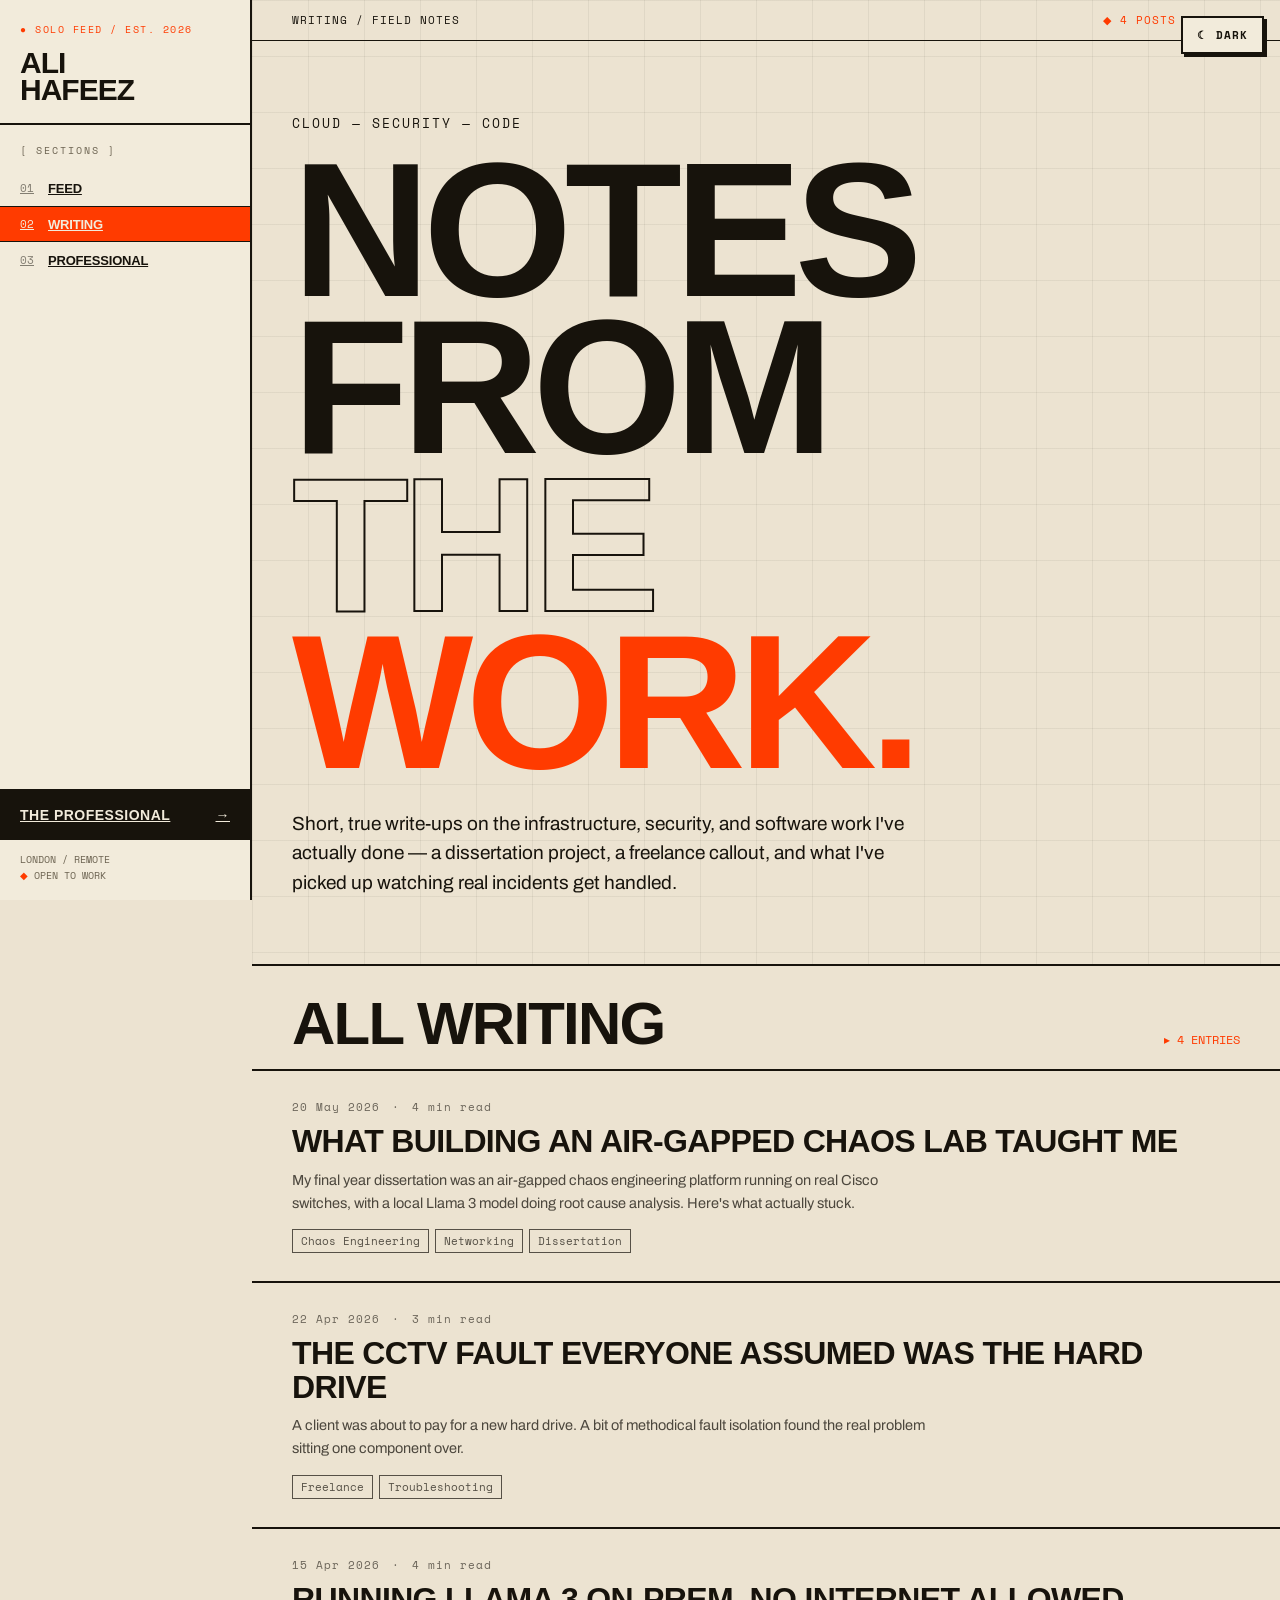
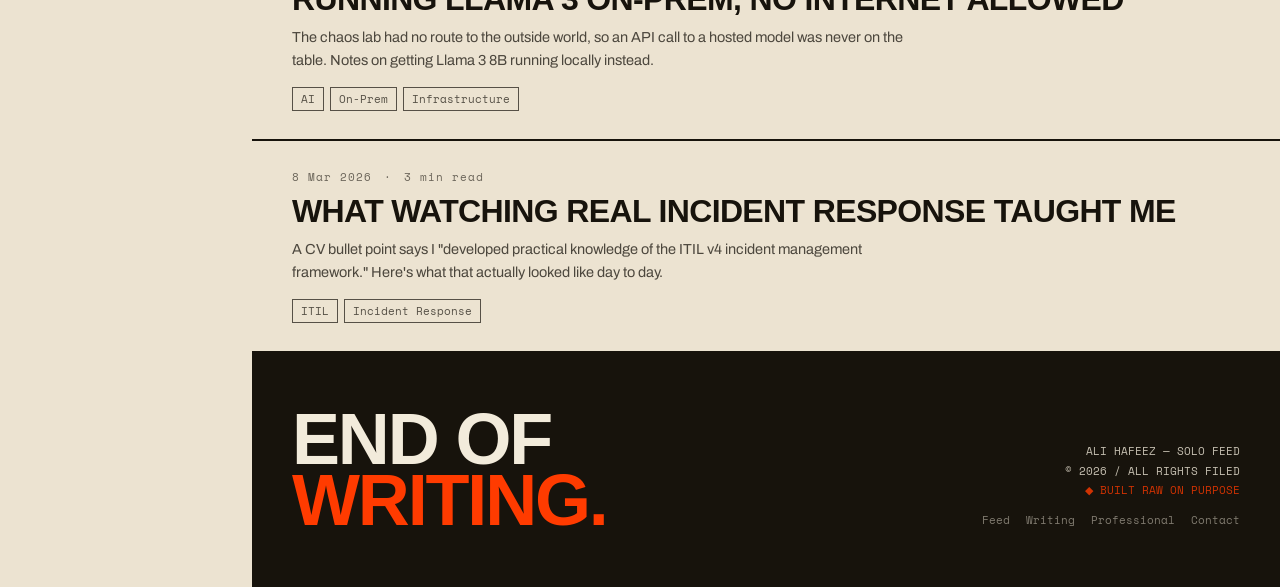
==== commit aca894a6: "Rebuild blog into the Warm Brutalism design, rewrite posts to be true The blog listing and post page" ====
--- a/blog.html
+++ b/blog.html
@@ -4,80 +4,110 @@
   <meta charset="UTF-8" />
   <meta name="viewport" content="width=device-width, initial-scale=1.0" />
   <title>Writing — Ali Hafeez</title>
-  <meta name="description" content="Cloud infrastructure, SRE, and chaos engineering write-ups from Ali Muhammad Hafeez." />
+  <meta name="description" content="Short, true write-ups on the cloud infrastructure, security, and software work Ali Muhammad Hafeez has actually done." />
   <meta property="og:title" content="Writing — Ali Hafeez" />
-  <meta property="og:description" content="Cloud infrastructure, SRE, and chaos engineering write-ups from Ali Muhammad Hafeez." />
+  <meta property="og:description" content="Short, true write-ups on the cloud infrastructure, security, and software work Ali Muhammad Hafeez has actually done." />
   <meta property="og:url" content="https://ali-hafeez.xyz/blog.html" />
   <meta property="og:type" content="website" />
   <link rel="preconnect" href="https://fonts.googleapis.com" />
   <link rel="preconnect" href="https://fonts.gstatic.com" crossorigin />
-  <link href="https://fonts.googleapis.com/css2?family=Space+Grotesk:wght@300;400;500;600;700&family=Inter:wght@300;400;500&display=swap" rel="stylesheet" />
+  <link href="https://fonts.googleapis.com/css2?family=Archivo+Expanded:wght@500;600;700;800;900&family=Archivo:wght@400;500;600;700&family=Space+Mono:ital,wght@0,400;0,700;1,400&display=swap" rel="stylesheet" />
   <link rel="stylesheet" href="style.css" />
   <link rel="icon" type="image/svg+xml" href="favicon.svg" />
-  <meta name="theme-color" content="#0a0a12" />
+  <meta name="theme-color" content="#ece3d1" />
 </head>
 <body>
 
-  <!-- ── NAV ── -->
-  <nav class="nav scrolled" id="nav">
-    <div class="nav-inner">
-      <a href="index.html" class="nav-logo">
-        <div class="logo-badge">AH</div>
-        <span class="logo-name">Ali Hafeez</span>
-        <span class="logo-tag">/ personal</span>
+  <!-- ══════════════ DESKTOP LEFT RAIL ══════════════ -->
+  <aside class="side-nav">
+    <a class="side-identity" href="index.html" style="display:block;text-decoration:none;color:inherit">
+      <div class="side-eyebrow">● SOLO FEED / EST. 2026</div>
+      <div class="side-name">ALI<br>HAFEEZ</div>
+    </a>
+
+    <div class="side-index">
+      <div class="side-index-label">[ SECTIONS ]</div>
+      <a class="side-link" href="index.html#feed"><span class="side-link-code">01</span><span class="side-link-label">Feed</span></a>
+      <a class="side-link active" href="blog.html"><span class="side-link-code">02</span><span class="side-link-label">Writing</span></a>
+      <a class="side-link" href="index.html#professional"><span class="side-link-code">03</span><span class="side-link-label">Professional</span></a>
+    </div>
+
+    <div class="side-footer">
+      <a class="side-work" href="index.html#professional">
+        THE PROFESSIONAL <span>&rarr;</span>
       </a>
-      <div class="nav-links" id="navLinks">
-        <a href="index.html#feed" class="nav-link">Feed</a>
-        <span class="nav-link" style="color:#f0a53d">Writing</span>
-        <a href="index.html#professional" class="nav-link">Professional</a>
-        <div class="nav-sep"></div>
-        <a href="mailto:alimuhammadhafeez@gmail.com" class="nav-hire">Hire Me</a>
-      </div>
-      <button class="nav-burger" id="burger" onclick="toggleMenu()" aria-label="Menu">
-        <span></span><span></span><span></span>
-      </button>
-    </div>
-  </nav>
-
-  <!-- Mobile drawer -->
-  <div class="drawer" id="drawer">
-    <a href="index.html#feed" class="drawer-link">Feed</a>
-    <span class="drawer-link" style="color:#f0a53d">Writing</span>
-    <a href="index.html#professional" class="drawer-link">Professional</a>
-    <a href="mailto:alimuhammadhafeez@gmail.com" class="drawer-hire">Hire Me →</a>
-  </div>
-
-  <!-- ── BLOG HERO ── -->
-  <section class="blog-hero">
-    <div class="blog-hero-wrap">
-      <a href="index.html" class="back-link">← Back to portfolio</a>
-      <div class="blog-label"><span class="blog-label-dot"></span>Writing</div>
-      <h1 class="blog-h1">Thoughts &amp;<br><span class="hero-gradient">write-ups.</span></h1>
-      <p class="blog-sub">Cloud infrastructure, SRE, chaos engineering — and whatever else I'm working through.</p>
-    </div>
-  </section>
-
-  <!-- ── BLOG LIST ── -->
-  <section class="blog-list">
-    <div class="blog-list-wrap" id="blogListingGrid"></div>
-  </section>
-
-  <!-- ── FOOTER ── -->
-  <footer class="footer">
-    <div class="footer-wrap">
-      <span class="footer-copy">Made with <svg width="12" height="12" viewBox="0 0 24 24" fill="#f0a53d" stroke="none" style="vertical-align:middle;margin:0 1px -1px"><path d="M20.84 4.61a5.5 5.5 0 0 0-7.78 0L12 5.67l-1.06-1.06a5.5 5.5 0 0 0-7.78 7.78l1.06 1.06L12 21.23l7.78-7.78 1.06-1.06a5.5 5.5 0 0 0 0-7.78z"/></svg> by Ali Hafeez · 2026</span>
-      <div class="footer-links">
-        <a href="index.html#feed">Feed</a>
-        <a href="index.html#professional">Professional</a>
-        <a href="mailto:alimuhammadhafeez@gmail.com">Contact</a>
+      <div class="side-meta">
+        LONDON / REMOTE<br>
+        <span class="neon">&#9670;</span> OPEN TO WORK
       </div>
     </div>
-  </footer>
+  </aside>
+
+  <main class="page-main">
+
+    <!-- ══════════════ HERO ══════════════ -->
+    <section class="hero">
+      <div class="hero-meta-strip">
+        <span>WRITING / FIELD NOTES</span>
+        <span class="neon">&#9670; 4 POSTS INDEXED</span>
+      </div>
+
+      <div class="hero-body">
+        <div class="hero-kicker">CLOUD &mdash; SECURITY &mdash; CODE</div>
+        <h1 class="hero-heading">
+          Notes from<br>
+          <span class="outline">the</span> <span class="neon-fill">work.</span>
+        </h1>
+        <p class="hero-copy">
+          Short, true write-ups on the infrastructure, security, and software work I've actually
+          done &mdash; a dissertation project, a freelance callout, and what I've picked up watching
+          real incidents get handled.
+        </p>
+      </div>
+    </section>
+
+    <!-- ══════════════ BLOG LIST ══════════════ -->
+    <section class="blog-list" id="blogList">
+      <div class="feed-title-bar">
+        <h2 class="feed-h2">All Writing</h2>
+        <div class="feed-status">
+          <div class="neon">&#9656; 4 ENTRIES</div>
+        </div>
+      </div>
+      <div class="post-index" id="blogListingGrid"></div>
+    </section>
+
+    <!-- ══════════════ FOOTER ══════════════ -->
+    <footer class="site-footer">
+      <div class="footer-inner">
+        <div class="footer-big">End of<br><span class="neon">writing.</span></div>
+        <div class="footer-meta">
+          <div>ALI HAFEEZ &mdash; SOLO FEED</div>
+          <div>&copy; <span id="year"></span> / ALL RIGHTS FILED</div>
+          <div class="neon">&#9670; BUILT RAW ON PURPOSE</div>
+          <div class="footer-links">
+            <a href="index.html#feed">Feed</a>
+            <a href="blog.html">Writing</a>
+            <a href="index.html#professional">Professional</a>
+            <a href="mailto:alimuhammadhafeez@gmail.com">Contact</a>
+          </div>
+        </div>
+      </div>
+    </footer>
+  </main>
+
+  <!-- ══════════════ MOBILE CONTROL PANEL ══════════════ -->
+  <div class="mobile-nav">
+    <div class="mobile-bar">
+      <a class="ctrl-btn" href="index.html#feed">
+        <span class="ctrl-label">SITE</span>
+        <span class="ctrl-value">Feed</span>
+      </a>
+      <a class="ctrl-btn ctrl-work" href="index.html#professional">WORK &rarr;</a>
+    </div>
+  </div>
 
   <script src="blog-data.js"></script>
   <script src="script.js"></script>
-  <script>
-    renderBlogGrid('blogListingGrid', null);
-  </script>
 </body>
 </html>
--- a/style.css
+++ b/style.css
@@ -1,505 +1,774 @@
-/* ── Reset ── */
-*, *::before, *::after { box-sizing: border-box; margin: 0; padding: 0; }
-body { font-family: 'Space Grotesk', 'Inter', sans-serif; background: #0a0a12; color: #f2f0eb; overflow-x: hidden; -webkit-font-smoothing: antialiased; }
-a { text-decoration: none; }
-button { font-family: inherit; cursor: pointer; border: none; background: none; }
-img { display: block; max-width: 100%; }
-
-/* ── Animations ── */
-@keyframes fadeUp {
-  from { opacity: 0; transform: translateY(28px); }
-  to   { opacity: 1; transform: translateY(0); }
-}
-@keyframes bounceY {
-  0%, 100% { transform: translateY(0); }
-  50%       { transform: translateY(6px); }
-}
-
-.anim {
-  opacity: 0;
-  animation: fadeUp .6s ease forwards;
-  animation-delay: var(--d, 0s);
-}
-.bounce { animation: bounceY 1.8s ease-in-out infinite; }
-
-/* Scroll reveal */
-.reveal { opacity: 0; transform: translateY(24px); transition: opacity .65s ease, transform .65s ease; }
-.reveal.on { opacity: 1; transform: none; }
-
-/* ── NAV ── */
-.nav {
-  position: fixed; top: 0; left: 0; right: 0; z-index: 1000;
-  padding: 20px 32px;
-  transition: padding .4s ease, background .4s ease, border-color .4s ease, backdrop-filter .4s ease;
-  display: flex; align-items: center; border-bottom: 1px solid transparent;
-}
-.nav.scrolled {
-  padding: 12px 32px;
-  background: rgba(10,10,18,.88);
-  backdrop-filter: blur(20px) saturate(180%);
-  border-color: rgba(255,255,255,.05);
-}
-.nav-inner { width: 100%; display: flex; align-items: center; justify-content: space-between; }
-
-/* Logo */
-.nav-logo { display: flex; align-items: center; gap: 10px; padding: 0; }
-.logo-badge {
-  width: 36px; height: 36px; border-radius: 10px; flex-shrink: 0;
-  background: linear-gradient(135deg, #f0a53d, #e8743c);
-  display: flex; align-items: center; justify-content: center;
-  font-size: 13px; font-weight: 700; color: #fff; letter-spacing: -.5px;
-}
-.logo-name { color: rgba(255,255,255,.9); font-weight: 600; font-size: 15px; letter-spacing: -.2px; }
-.logo-tag  { color: rgba(255,255,255,.25); font-size: 13px; }
-
-/* Desktop links */
-.nav-links { display: flex; align-items: center; gap: 4px; }
-.nav-link {
-  padding: 8px 16px; border-radius: 8px;
-  font-size: 14px; font-weight: 500; color: rgba(255,255,255,.55);
-  transition: color .2s, background .2s;
-}
-.nav-link:hover { color: rgba(255,255,255,.9); background: rgba(255,255,255,.06); }
-.nav-sep { width: 1px; height: 20px; background: rgba(255,255,255,.1); margin: 0 8px; }
-.nav-hire {
-  padding: 8px 18px; border-radius: 8px;
-  background: linear-gradient(135deg, #f0a53d, #e8743c);
-  font-size: 13px; font-weight: 600; color: #fff; letter-spacing: .3px;
-}
-
-/* Burger */
-.nav-burger {
-  display: none; flex-direction: column; gap: 5px;
-  padding: 8px; border-radius: 8px; background: rgba(255,255,255,.08);
-  color: rgba(255,255,255,.8);
-}
-.nav-burger span {
-  display: block; width: 18px; height: 2px;
-  background: currentColor; border-radius: 2px; transition: all .3s;
-}
-.nav-burger.open span:nth-child(1) { transform: translateY(7px) rotate(45deg); }
-.nav-burger.open span:nth-child(2) { opacity: 0; }
-.nav-burger.open span:nth-child(3) { transform: translateY(-7px) rotate(-45deg); }
-
-/* Mobile drawer */
-.drawer {
-  position: fixed; top: 0; right: 0; bottom: 0; width: 260px; z-index: 999;
-  background: rgba(10,10,18,.98); backdrop-filter: blur(30px);
-  border-left: 1px solid rgba(255,255,255,.06);
-  padding: 80px 24px 32px;
-  display: none; flex-direction: column; gap: 8px;
-}
-.drawer.open { display: flex; }
-.drawer-link {
-  padding: 14px 16px; border-radius: 10px; text-align: left;
-  font-size: 16px; font-weight: 500; color: rgba(255,255,255,.7);
-  transition: background .2s;
-}
-.drawer-link:hover { background: rgba(255,255,255,.06); }
-.drawer-hire {
-  margin-top: 12px; padding: 14px 16px; border-radius: 10px;
-  background: linear-gradient(135deg, #f0a53d, #e8743c);
-  font-size: 15px; font-weight: 600; color: #fff; display: block;
-}
-
-/* ── HERO ── */
+/* ═══════════════════════ Warm Brutalism ═══════════════════════ */
+
+:root {
+  --ink: #17130c;
+  --paper: #ece3d1;
+  --card: #f2ebdb;
+  --neon: #ff3b00;
+  --muted: #6b6250;
+  --mono: 'Space Mono', monospace;
+  --exp: 'Archivo Expanded', sans-serif;
+  --body: 'Archivo', sans-serif;
+}
+
+@media (prefers-color-scheme: dark) {
+  :root:not([data-theme="light"]) {
+    --ink: #ece3d1;
+    --paper: #14110b;
+    --card: #1c170f;
+    --neon: #ff6a3d;
+    --muted: #9a9182;
+  }
+}
+
+:root[data-theme="dark"] {
+  --ink: #ece3d1;
+  --paper: #14110b;
+  --card: #1c170f;
+  --neon: #ff6a3d;
+  --muted: #9a9182;
+}
+
+.theme-toggle {
+  position: fixed;
+  top: 16px;
+  right: 16px;
+  z-index: 990;
+  background: var(--card);
+  color: var(--ink);
+  border: 2px solid var(--ink);
+  font-family: var(--mono);
+  font-size: 11px;
+  font-weight: 700;
+  letter-spacing: 1px;
+  padding: 9px 14px;
+  cursor: pointer;
+  box-shadow: 3px 3px 0 var(--ink);
+}
+
+.theme-toggle:hover { background: var(--neon); color: var(--card); border-color: var(--neon); }
+
+@media (max-width: 999px) {
+  .theme-toggle { top: auto; bottom: 96px; right: 12px; padding: 8px 12px; }
+}
+
+* { box-sizing: border-box; }
+
+html { scroll-behavior: smooth; }
+
+body {
+  margin: 0;
+  background: var(--paper);
+  color: var(--ink);
+  font-family: var(--body);
+  min-height: 100vh;
+  overflow-x: hidden;
+}
+
+img { max-width: 100%; display: block; }
+a { color: inherit; }
+button { font: inherit; color: inherit; }
+
+::selection { background: var(--neon); color: var(--card); }
+
+::-webkit-scrollbar { width: 8px; height: 8px; }
+::-webkit-scrollbar-track { background: transparent; }
+::-webkit-scrollbar-thumb { background: var(--ink); }
+.hcar::-webkit-scrollbar { height: 6px; }
+.hcar::-webkit-scrollbar-thumb { background: var(--neon); }
+
+.neon { color: var(--neon); }
+
+.outline {
+  color: transparent;
+  -webkit-text-stroke: 2px var(--ink);
+}
+
+/* ─────────────── Layout shell ─────────────── */
+.page-main { margin-left: 252px; }
+.mobile-nav { display: none; }
+
+@media (max-width: 999px) {
+  .side-nav { display: none !important; }
+  .page-main { margin-left: 0; padding-bottom: 86px; }
+  .mobile-nav { display: block; }
+  .hero-meta-hide { display: none; }
+}
+
+/* ─────────────── Desktop side rail ─────────────── */
+.side-nav {
+  position: fixed;
+  top: 0; left: 0; bottom: 0;
+  width: 252px;
+  background: var(--card);
+  border-right: 2px solid var(--ink);
+  z-index: 900;
+  display: flex;
+  flex-direction: column;
+  overflow-y: auto;
+}
+
+.side-identity {
+  text-align: left;
+  background: none;
+  border: none;
+  border-bottom: 2px solid var(--ink);
+  cursor: pointer;
+  padding: 22px 20px 20px;
+}
+
+.side-eyebrow {
+  font-family: var(--mono);
+  font-size: 10px;
+  letter-spacing: 1.5px;
+  color: var(--neon);
+  margin-bottom: 12px;
+}
+
+.side-name {
+  font-family: var(--exp);
+  font-weight: 900;
+  font-size: 30px;
+  line-height: 0.9;
+  letter-spacing: -1px;
+  color: var(--ink);
+}
+
+.side-index { padding: 18px 0 6px; flex: 1; }
+
+.side-index-label {
+  font-family: var(--mono);
+  font-size: 10px;
+  letter-spacing: 2px;
+  color: var(--muted);
+  padding: 0 20px 12px;
+}
+
+.side-link {
+  width: 100%;
+  display: flex;
+  align-items: center;
+  gap: 10px;
+  padding: 9px 20px;
+  border: none;
+  border-top: 1px solid transparent;
+  border-bottom: 1px solid transparent;
+  background: transparent;
+  color: var(--ink);
+  cursor: pointer;
+  text-align: left;
+  transition: background .12s, color .12s;
+}
+.side-link:hover { background: rgba(23,19,12,0.06); }
+.side-link.active {
+  border-top: 1px solid var(--ink);
+  border-bottom: 1px solid var(--ink);
+  background: var(--neon);
+  color: var(--card);
+}
+.side-link-code {
+  font-family: var(--mono);
+  font-size: 11px;
+  opacity: 0.5;
+  min-width: 18px;
+}
+.side-link.active .side-link-code { opacity: 1; }
+.side-link-label {
+  font-family: var(--exp);
+  font-weight: 700;
+  font-size: 13px;
+  letter-spacing: -0.2px;
+  text-transform: uppercase;
+}
+
+.side-footer { border-top: 2px solid var(--ink); }
+
+.side-work {
+  width: 100%;
+  padding: 16px 20px;
+  border: none;
+  border-bottom: 1px solid var(--ink);
+  background: var(--ink);
+  color: var(--card);
+  cursor: pointer;
+  text-align: left;
+  font-family: var(--exp);
+  font-weight: 800;
+  font-size: 14px;
+  letter-spacing: 0.5px;
+  display: flex;
+  justify-content: space-between;
+  align-items: center;
+}
+
+.side-writing {
+  width: 100%;
+  padding: 14px 20px;
+  border: none;
+  border-bottom: 1px solid var(--ink);
+  background: transparent;
+  color: var(--ink);
+  cursor: pointer;
+  text-align: left;
+  text-decoration: none;
+  font-family: var(--exp);
+  font-weight: 700;
+  font-size: 13px;
+  letter-spacing: 0.3px;
+  display: flex;
+  justify-content: space-between;
+  align-items: center;
+  transition: background .12s;
+}
+.side-writing:hover { background: rgba(23,19,12,0.06); }
+
+.side-meta {
+  padding: 12px 20px 16px;
+  font-family: var(--mono);
+  font-size: 10px;
+  line-height: 1.6;
+  color: var(--muted);
+}
+
+/* ─────────────── Hero ─────────────── */
 .hero {
-  position: relative; min-height: 100vh; overflow: hidden;
-  display: flex; flex-direction: column; align-items: center; justify-content: center;
-  padding: 80px 24px 60px;
-  background:
-    radial-gradient(ellipse 80% 60% at 50% -10%, rgba(240,165,61,.12) 0%, transparent 60%),
-    radial-gradient(ellipse 60% 40% at 80% 80%, rgba(91,157,245,.07) 0%, transparent 50%),
-    #0a0a12;
-}
-#canvas { position: absolute; inset: 0; width: 100%; height: 100%; pointer-events: none; }
-.hero-glow {
-  position: absolute; top: 20%; left: 50%; transform: translate(-50%, -50%);
-  width: 600px; height: 600px; border-radius: 50%; pointer-events: none;
-  background: radial-gradient(circle, rgba(240,165,61,.08) 0%, transparent 70%);
-  filter: blur(40px);
-}
-.hero-body { position: relative; z-index: 1; text-align: center; max-width: 900px; width: 100%; }
-
-/* Badge */
-.hero-badge {
-  display: inline-flex; align-items: center; gap: 8px;
-  background: rgba(240,165,61,.1); border: 1px solid rgba(240,165,61,.2);
-  border-radius: 100px; padding: 6px 16px; margin-bottom: 32px;
-  font-size: 13px; color: #f0a53d; font-weight: 500; letter-spacing: .5px;
-}
-.badge-dot {
-  width: 7px; height: 7px; border-radius: 50%; flex-shrink: 0;
-  background: #4ade80; box-shadow: 0 0 8px #4ade80;
-}
-
-/* Heading */
-.hero-h1 {
-  font-size: clamp(52px, 9vw, 110px); font-weight: 700;
-  color: #f2f0eb; line-height: .95; letter-spacing: -3px; margin-bottom: 16px;
-}
-.hero-gradient {
-  background: linear-gradient(135deg, #f0a53d 0%, #e8743c 50%, #5b9df5 100%);
-  -webkit-background-clip: text; -webkit-text-fill-color: transparent; background-clip: text;
-}
-
-/* Sub */
-.hero-sub {
-  font-family: 'Inter', sans-serif; font-size: clamp(15px, 2vw, 19px);
-  color: rgba(255,255,255,.4); font-weight: 300; line-height: 1.7;
-  max-width: 540px; margin: 0 auto 48px; letter-spacing: .3px;
-}
-
-/* Pills */
-.pills { display: flex; flex-wrap: wrap; gap: 8px; justify-content: center; margin-bottom: 64px; }
-.pill {
-  display: inline-flex; align-items: center; gap: 6px;
-  background: rgba(255,255,255,.04); border: 1px solid rgba(255,255,255,.08);
-  border-radius: 100px; padding: 8px 16px;
-  font-size: 13px; color: rgba(255,255,255,.6); font-weight: 500;
-  cursor: default; transition: background .2s, border-color .2s, color .2s;
-}
-.pill:hover { background: rgba(240,165,61,.1); border-color: rgba(240,165,61,.3); color: #f0a53d; }
-
-/* CTAs */
-.hero-ctas { display: flex; gap: 12px; justify-content: center; flex-wrap: wrap; }
-.btn-orange {
-  background: linear-gradient(135deg, #f0a53d, #e8743c); border-radius: 12px;
-  padding: 14px 28px; font-size: 15px; font-weight: 600; color: #fff;
-  box-shadow: 0 8px 32px rgba(240,165,61,.3); transition: transform .2s, box-shadow .2s;
-}
-.btn-orange:hover { transform: translateY(-2px); box-shadow: 0 12px 40px rgba(240,165,61,.4); }
-.btn-ghost {
-  background: rgba(255,255,255,.05); border: 1px solid rgba(255,255,255,.12);
-  border-radius: 12px; padding: 14px 28px;
-  font-size: 15px; font-weight: 500; color: rgba(255,255,255,.7);
-  transition: background .2s, color .2s;
-}
-.btn-ghost:hover { background: rgba(255,255,255,.09); color: rgba(255,255,255,.9); }
-
-/* Scroll hint */
-.scroll-hint {
-  position: absolute; bottom: 32px; left: 50%; transform: translateX(-50%);
-  display: flex; flex-direction: column; align-items: center; gap: 6px;
-  font-size: 11px; letter-spacing: 2px; text-transform: uppercase;
-  color: rgba(255,255,255,.2); transition: color .2s;
-}
-.scroll-hint:hover { color: rgba(255,255,255,.4); }
-
-/* ── FEED ── */
-.feed { background: #0a0a12; padding: 80px 0 100px; min-height: 100vh; }
-.feed-wrap { max-width: 1280px; margin: 0 auto; padding: 0 24px; }
-.feed-header { margin-bottom: 48px; }
-.feed-header-row { display: flex; align-items: baseline; gap: 16px; margin-bottom: 8px; }
-.feed-h2 { font-size: clamp(32px, 5vw, 52px); font-weight: 700; color: #f2f0eb; letter-spacing: -1.5px; line-height: 1; }
-.feed-count { font-size: 14px; color: rgba(255,255,255,.2); }
-.feed-sub { font-family: 'Inter', sans-serif; font-size: 15px; color: rgba(255,255,255,.3); font-weight: 300; }
-
-/* Filters */
-.filters { display: flex; gap: 8px; flex-wrap: wrap; margin-bottom: 40px; }
-.filt {
-  display: flex; align-items: center; gap: 6px; padding: 8px 16px; border-radius: 100px;
-  border: 1px solid rgba(255,255,255,.08); background: rgba(255,255,255,.03);
-  font-size: 13px; font-weight: 400; color: rgba(255,255,255,.45);
-  transition: all .2s ease; white-space: nowrap; cursor: pointer;
-  font-family: 'Space Grotesk', sans-serif;
-}
-.filt:hover { border-color: rgba(255,255,255,.2); color: rgba(255,255,255,.7); }
-.filt.active { font-weight: 600; }
-
-/* Feed empty state */
-.feed-empty {
-  grid-column: 1 / -1; display: flex; flex-direction: column; align-items: center;
-  gap: 14px; text-align: center; padding: 80px 24px;
-  background: #13131e; border: 1px dashed rgba(255,255,255,.1); border-radius: 20px;
-}
-.feed-empty svg { color: rgba(255,255,255,.2); }
-.feed-empty-title { font-size: 17px; font-weight: 600; color: rgba(255,255,255,.6); }
-.feed-empty-sub { font-family: 'Inter', sans-serif; font-size: 14px; color: rgba(255,255,255,.3); font-weight: 300; max-width: 340px; }
-
-/* Feed grid */
-.feed-grid { display: grid; grid-template-columns: repeat(3, 1fr); gap: 20px; }
-.card-wrap { display: flex; height: 100%; }
-.card-wrap.span-2 { grid-column: span 2; }
-.card-wrap.span-3 { grid-column: span 3; }
+  position: relative;
+  border-bottom: 2px solid var(--ink);
+  overflow: hidden;
+  background-image:
+    linear-gradient(to right, rgba(23,19,12,0.06) 1px, transparent 1px),
+    linear-gradient(to bottom, rgba(23,19,12,0.06) 1px, transparent 1px);
+  background-size: 56px 56px;
+}
+
+.hero-meta-strip {
+  display: flex;
+  justify-content: space-between;
+  flex-wrap: wrap;
+  gap: 8px;
+  padding: 12px clamp(16px,4vw,40px);
+  border-bottom: 1px solid var(--ink);
+  font-family: var(--mono);
+  font-size: 11px;
+  letter-spacing: 1px;
+}
+
+.hero-body { padding: clamp(28px,6vw,72px) clamp(16px,4vw,40px) clamp(24px,5vw,48px); }
+
+.hero-kicker {
+  font-family: var(--mono);
+  font-size: 13px;
+  letter-spacing: 2px;
+  margin-bottom: 18px;
+}
+
+.hero-heading {
+  font-family: var(--exp);
+  font-weight: 900;
+  font-size: clamp(52px, 15vw, 200px);
+  line-height: 0.82;
+  letter-spacing: -0.04em;
+  color: var(--ink);
+  margin: 0;
+  text-transform: uppercase;
+}
+
+.neon-fill { color: var(--neon); }
+
+.hero-copy {
+  font-family: var(--body);
+  font-size: clamp(15px,1.6vw,19px);
+  line-height: 1.55;
+  max-width: 620px;
+  margin-top: 28px;
+  color: var(--ink);
+}
+
+.hero-marquee-wrap {
+  border-top: 2px solid var(--ink);
+  border-bottom: 1px solid var(--ink);
+  overflow: hidden;
+  background: var(--ink);
+}
+
+.hero-marquee {
+  display: flex;
+  white-space: nowrap;
+  animation: marquee 26s linear infinite;
+  width: max-content;
+}
+@keyframes marquee { from { transform: translateX(0); } to { transform: translateX(-50%); } }
+@media (prefers-reduced-motion: reduce) { .hero-marquee { animation: none; } }
+
+.hero-marquee-rep { display: flex; flex-shrink: 0; }
+
+.hero-marquee-item {
+  font-family: var(--exp);
+  font-weight: 800;
+  font-size: clamp(28px,5vw,64px);
+  text-transform: uppercase;
+  color: var(--card);
+  padding: 10px 28px;
+  display: inline-flex;
+  align-items: center;
+  gap: 20px;
+}
+.hero-marquee-item .diamond { color: var(--neon); font-size: 0.5em; }
+
+/* ─────────────── Feed ─────────────── */
+.feed { border-bottom: 2px solid var(--ink); }
+
+.feed-title-bar {
+  display: flex;
+  align-items: flex-end;
+  justify-content: space-between;
+  flex-wrap: wrap;
+  gap: 12px;
+  padding: clamp(20px,3vw,32px) clamp(16px,4vw,40px) clamp(16px,2vw,20px);
+  border-bottom: 2px solid var(--ink);
+}
+
+.feed-h2 {
+  font-family: var(--exp);
+  font-weight: 900;
+  font-size: clamp(30px,5vw,60px);
+  line-height: 0.85;
+  letter-spacing: -0.03em;
+  margin: 0;
+  text-transform: uppercase;
+  color: var(--ink);
+}
+
+.feed-status {
+  font-family: var(--mono);
+  font-size: 12px;
+  text-align: right;
+  line-height: 1.5;
+}
+.feed-count { opacity: 0.6; }
+
+.feed-carousel-wrap { border-bottom: 2px solid var(--ink); background: var(--ink); }
+.feed-carousel-wrap.hidden { display: none; }
+
+.feed-carousel-label {
+  padding: 10px clamp(16px,4vw,40px);
+  font-family: var(--mono);
+  font-size: 11px;
+  letter-spacing: 2px;
+  color: var(--card);
+}
+
+.hcar {
+  display: flex;
+  gap: 0;
+  overflow-x: auto;
+  scroll-snap-type: x mandatory;
+  border-top: 1px solid rgba(242,235,219,0.25);
+}
+
+.hcar-item {
+  scroll-snap-align: start;
+  flex: 0 0 auto;
+  width: clamp(240px, 34vw, 420px);
+  border: none;
+  border-right: 1px solid rgba(242,235,219,0.25);
+  background: var(--ink);
+  padding: 0;
+  cursor: pointer;
+  position: relative;
+}
+
+.hcar-img-wrap { position: relative; aspect-ratio: 3 / 2; overflow: hidden; }
+.hcar-img-wrap img { width: 100%; height: 100%; object-fit: cover; filter: grayscale(0.15) contrast(1.05); }
+
+.hcar-caption {
+  position: absolute; left: 0; bottom: 0; right: 0;
+  padding: 10px 12px;
+  background: linear-gradient(transparent, rgba(23,19,12,0.85));
+  text-align: left;
+}
+.hcar-date { font-family: var(--mono); font-size: 10px; color: var(--neon); letter-spacing: 1px; }
+.hcar-title { font-family: var(--exp); font-weight: 800; font-size: 16px; color: var(--card); text-transform: uppercase; line-height: 1; }
+
+.feed-body { padding: clamp(16px,3vw,28px) clamp(16px,4vw,40px) clamp(40px,5vw,64px); }
+
+.feed-flow { column-count: 3; column-gap: 16px; }
+.feed-item { break-inside: avoid; margin-bottom: 16px; }
+@media (max-width: 1180px) { .feed-flow { column-count: 2; } }
+@media (max-width: 640px) {
+  .feed-flow { column-count: 1; }
+  .feed-item { position: sticky; top: 14px; }
+  .feed-item .post-card { box-shadow: 0 14px 30px rgba(23,19,12,0.28); }
+}
+
+.feed-empty { font-family: var(--mono); font-size: 13px; padding: 40px 0; color: var(--muted); }
 
 /* Post card */
 .post-card {
-  background: #13131e; border-radius: 20px; overflow: hidden;
-  border: 1px solid rgba(255,255,255,.06);
-  display: flex; flex-direction: column; width: 100%;
-  transition: transform .3s ease, box-shadow .3s ease;
-}
-.post-card:hover { transform: translateY(-4px); box-shadow: 0 24px 60px rgba(0,0,0,.5); }
-
-.card-img-wrap { position: relative; overflow: hidden; flex-shrink: 0; }
-.card-img { width: 100%; height: 100%; object-fit: cover; transition: transform .5s ease; }
-.card-img-wrap:hover .card-img { transform: scale(1.05); }
-.card-overlay {
-  position: absolute; inset: 0; pointer-events: none;
-  background: linear-gradient(to bottom, transparent 30%, rgba(10,10,18,.7) 100%);
-}
-.card-badge {
-  position: absolute; top: 14px; left: 14px;
-  display: flex; align-items: center; gap: 6px;
-  background: rgba(10,10,18,.75); backdrop-filter: blur(12px);
-  border-radius: 100px; padding: 5px 12px;
-  font-size: 12px; font-weight: 600; letter-spacing: .3px;
-}
-.save-btn {
-  position: absolute; top: 14px; right: 14px;
-  background: rgba(10,10,18,.75); backdrop-filter: blur(12px);
-  border: 1px solid rgba(255,255,255,.08); border-radius: 10px;
-  padding: 7px; cursor: pointer; color: rgba(255,255,255,.5);
-  display: flex; align-items: center; transition: color .2s;
-}
-.save-btn.saved { color: #f0a53d; }
-.card-date { position: absolute; bottom: 12px; right: 14px; font-size: 11px; color: rgba(255,255,255,.4); letter-spacing: .5px; }
-
-.card-body { padding: 16px 18px 18px; display: flex; flex-direction: column; gap: 10px; flex: 1; }
-.card-title { font-size: 16px; font-weight: 600; color: #f2f0eb; line-height: 1.3; letter-spacing: -.2px; }
-.card-caption {
-  font-family: 'Inter', sans-serif; font-size: 13px; color: rgba(255,255,255,.4);
-  line-height: 1.6; font-weight: 300;
+  background: var(--card);
+  color: var(--ink);
+  border: 2px solid var(--ink);
+  cursor: pointer;
+  display: flex;
+  flex-direction: column;
+  transition: background .15s, color .15s;
+  overflow: hidden;
+}
+.post-card:hover { background: var(--ink); color: var(--card); }
+.post-card:active { transform: scale(0.985); }
+
+.post-meta {
+  display: flex;
+  justify-content: space-between;
+  align-items: center;
+  padding: 7px 10px;
+  border-bottom: 2px solid var(--ink);
+  font-family: var(--mono);
+  font-size: 10px;
+  letter-spacing: 1px;
+  flex-shrink: 0;
+}
+.post-card:hover .post-meta { border-bottom-color: var(--card); }
+.post-cat-label { text-transform: uppercase; }
+.post-meta-date { opacity: 0.55; }
+
+.post-img-wrap { position: relative; overflow: hidden; border-bottom: 2px solid var(--ink); }
+.post-card:hover .post-img-wrap { border-bottom-color: var(--card); }
+.post-img-wrap img {
+  width: 100%; height: 100%; object-fit: cover; display: block;
+  filter: contrast(1.02) saturate(0.95);
+  transition: filter .2s, transform .35s;
+}
+.post-card:hover .post-img-wrap img { filter: grayscale(1) contrast(1.15); transform: scale(1.04); }
+
+.post-grain {
+  position: absolute; inset: 0; opacity: 0.5; mix-blend-mode: multiply; pointer-events: none;
+  background-image: url("data:image/svg+xml,%3Csvg xmlns='http://www.w3.org/2000/svg' width='120' height='120'%3E%3Cfilter id='n'%3E%3CfeTurbulence type='fractalNoise' baseFrequency='0.9' numOctaves='2'/%3E%3C/filter%3E%3Crect width='100%25' height='100%25' filter='url(%23n)' opacity='0.35'/%3E%3C/svg%3E");
+}
+
+.post-open-tag {
+  position: absolute; bottom: 8px; right: 8px;
+  font-family: var(--mono); font-size: 10px; background: var(--neon); color: var(--card);
+  padding: 3px 7px; letter-spacing: 1px; opacity: 0; transition: opacity .15s;
+}
+.post-card:hover .post-open-tag { opacity: 1; }
+
+.post-body { padding: 12px 12px 10px; display: flex; flex-direction: column; gap: 8px; flex-shrink: 0; }
+.post-title { font-family: var(--exp); font-weight: 800; font-size: 17px; line-height: 1; letter-spacing: -0.4px; margin: 0; text-transform: uppercase; }
+.post-caption {
+  font-family: var(--body); font-size: 12.5px; line-height: 1.5; margin: 0; opacity: 0.7;
   display: -webkit-box; -webkit-line-clamp: 2; -webkit-box-orient: vertical; overflow: hidden;
 }
-.card-tags { display: flex; flex-wrap: wrap; gap: 6px; }
-.card-tags span { font-size: 11px; color: rgba(255,255,255,.3); }
-
-.card-stats {
-  display: flex; align-items: center; justify-content: space-between;
-  padding-top: 10px; border-top: 1px solid rgba(255,255,255,.05);
-}
-.stats-left { display: flex; align-items: center; gap: 16px; }
-.like-btn, .view-count, .comment-stat {
-  display: flex; align-items: center; gap: 5px;
-  font-family: 'Space Grotesk', sans-serif; font-size: 12px; font-weight: 500;
-  color: rgba(255,255,255,.35);
-}
-.like-btn { cursor: pointer; transition: color .2s; }
-.like-btn:hover { color: rgba(255,255,255,.6); }
-.like-btn.liked { color: #f87171; }
-.comment-stat { cursor: default; color: rgba(255,255,255,.25); }
-.view-count { cursor: default; color: rgba(255,255,255,.2); font-weight: 400; }
-
-/* ── PROFESSIONAL ── */
-.pro { background: #f5f1eb; position: relative; overflow: hidden; }
-.pro-wave { position: relative; height: 120px; background: #0a0a12; overflow: hidden; }
-.pro-wave svg { position: absolute; bottom: 0; width: 100%; height: 100%; }
-.pro-dots {
-  position: absolute; inset: 0; pointer-events: none;
-  background-image: radial-gradient(circle, rgba(0,0,0,.04) 1px, transparent 1px);
-  background-size: 28px 28px;
-}
-.pro-wrap { max-width: 1200px; margin: 0 auto; padding: 0 32px 120px; position: relative; z-index: 1; }
-
-.pro-header { margin-bottom: 80px; }
-.pro-label {
-  display: inline-flex; align-items: center; gap: 8px;
-  background: rgba(26,26,46,.08); border-radius: 100px; padding: 5px 14px; margin-bottom: 24px;
-  font-size: 12px; color: #1a1a2e; font-weight: 600; letter-spacing: 1.5px; text-transform: uppercase;
-}
-.pro-label-dot { width: 6px; height: 6px; border-radius: 50%; background: #f0a53d; flex-shrink: 0; }
-.pro-header-split { display: flex; align-items: flex-end; justify-content: space-between; flex-wrap: wrap; gap: 24px; }
+.post-card:hover .post-caption { opacity: 0.85; }
+
+/* Aspect ratios by card size */
+.size-sm .post-img-wrap { aspect-ratio: 4 / 5; }
+.size-tall .post-img-wrap { aspect-ratio: 3 / 5; }
+.size-md .post-img-wrap { aspect-ratio: 5 / 4; }
+.size-lg .post-img-wrap { aspect-ratio: 4 / 3; }
+.size-wide .post-img-wrap { aspect-ratio: 16 / 8; }
+
+/* ─────────────── Professional ─────────────── */
+.professional { background: var(--card); border-bottom: 2px solid var(--ink); }
+
+.pro-shift-bar {
+  background: var(--ink); color: var(--card);
+  padding: 14px clamp(16px,4vw,40px);
+  display: flex; justify-content: space-between; align-items: center; flex-wrap: wrap; gap: 8px;
+  font-family: var(--mono); font-size: 11px; letter-spacing: 2px;
+}
+.pro-shift-mode { opacity: 0.7; }
+
+.pro-inner { padding: clamp(20px,4vw,44px) clamp(16px,4vw,40px); }
+
+.pro-header {
+  display: flex; justify-content: space-between; align-items: flex-end; flex-wrap: wrap; gap: 20px; margin-bottom: 4px;
+}
 .pro-h2 {
-  font-family: 'Playfair Display', serif; font-size: clamp(40px, 7vw, 86px);
-  font-weight: 700; color: #1a1a2e; line-height: .95; letter-spacing: -2px;
-}
-.pro-outline { font-style: italic; color: transparent; -webkit-text-stroke: 2px #1a1a2e; opacity: .4; }
-.pro-intro { max-width: 360px; }
-.pro-bio { font-family: 'Inter', sans-serif; font-size: 15px; color: rgba(26,26,46,.55); line-height: 1.75; font-weight: 300; margin-bottom: 20px; }
-.pro-actions { display: flex; gap: 10px; flex-wrap: wrap; }
-
-.pro-btn-dark, .pro-btn-outline {
-  display: inline-flex; align-items: center; gap: 8px;
-  padding: 12px 20px; border-radius: 10px;
-  font-family: 'Space Grotesk', sans-serif; font-size: 13px; letter-spacing: .3px;
-  transition: transform .2s, box-shadow .2s, background .2s, border-color .2s;
-}
-.pro-btn-dark { background: #1a1a2e; color: #f5f1eb; font-weight: 600; }
-.pro-btn-dark:hover { transform: translateY(-2px); box-shadow: 0 8px 24px rgba(26,26,46,.2); }
-.pro-btn-outline { background: transparent; color: #1a1a2e; border: 1.5px solid rgba(26,26,46,.2); font-weight: 500; }
-.pro-btn-outline:hover { background: rgba(26,26,46,.06); border-color: rgba(26,26,46,.4); }
-
-.pro-grid { display: grid; grid-template-columns: 1fr 1fr; gap: 40px; }
-.pro-right { display: flex; flex-direction: column; gap: 40px; }
-.grid-label { font-size: 11px; font-weight: 600; color: rgba(26,26,46,.35); letter-spacing: 2px; text-transform: uppercase; margin-bottom: 24px; }
-
-/* Timeline */
-.timeline { display: flex; flex-direction: column; }
-.tl-item { display: flex; gap: 20px; padding-bottom: 32px; }
-.tl-item:last-child { padding-bottom: 0; }
-.tl-track { display: flex; flex-direction: column; align-items: center; flex-shrink: 0; }
-.tl-body { flex: 1; min-width: 0; }
-.tl-dot { width: 10px; height: 10px; border-radius: 50%; margin-top: 4px; flex-shrink: 0; border: 2px solid #1a1a2e; background: #f5f1eb; }
-.tl-dot--active { background: #f0a53d; }
-.tl-line { width: 1px; flex: 1; background: rgba(26,26,46,.12); margin-top: 6px; }
-.tl-row { display: flex; align-items: baseline; gap: 10px; flex-wrap: wrap; margin-bottom: 4px; }
-.tl-role { font-size: 15px; font-weight: 600; color: #1a1a2e; letter-spacing: -.2px; }
-.tl-co   { font-size: 13px; color: #f0a53d; font-weight: 500; }
-.tl-period { display: block; font-size: 11px; color: rgba(26,26,46,.35); letter-spacing: .5px; margin-bottom: 8px; }
-.tl-desc { font-family: 'Inter', sans-serif; font-size: 13px; color: rgba(26,26,46,.55); line-height: 1.7; font-weight: 300; }
-
-/* Skills */
-.skills-grid { display: grid; grid-template-columns: 1fr 1fr; gap: 10px; }
-.skill-card {
-  display: flex; align-items: center; gap: 12px;
-  background: rgba(26,26,46,.04); border: 1px solid rgba(26,26,46,.08);
-  border-radius: 12px; padding: 14px 16px; transition: background .2s, border-color .2s;
-}
-.skill-card:hover { background: rgba(26,26,46,.07); border-color: rgba(26,26,46,.15); }
-.skill-card svg { flex-shrink: 0; }
-.sk-name { font-size: 13px; font-weight: 600; color: #1a1a2e; line-height: 1.2; }
-.sk-sub  { font-family: 'Inter', sans-serif; font-size: 11px; color: rgba(26,26,46,.4); }
-
-/* Projects */
-.proj-list { display: flex; flex-direction: column; gap: 12px; }
+  font-family: var(--exp); font-weight: 900; font-size: clamp(38px,8vw,120px); line-height: 0.82;
+  letter-spacing: -0.04em; margin: 0; text-transform: uppercase; color: var(--ink);
+}
+.pro-lede { font-family: var(--body); font-size: 15px; line-height: 1.6; max-width: 360px; margin: 0; }
+
+.pro-grid { margin-top: 28px; border: 2px solid var(--ink); display: grid; grid-template-columns: 2fr 1fr; }
+.pro-proj, .pro-edu { grid-column: 1 / -1; }
+
+@media (max-width: 900px) {
+  .pro-grid { grid-template-columns: 1fr; }
+  .pro-exp { border-right: none !important; border-bottom: 2px solid var(--ink); }
+  .proj-row { grid-template-columns: 1fr !important; }
+  .proj-card { border-right: none !important; border-bottom: 2px solid var(--ink); }
+  .edu-row { grid-template-columns: 1fr !important; }
+  .edu-col:first-child { border-right: none !important; border-bottom: 2px solid var(--ink); }
+}
+
+.kicker {
+  font-family: var(--mono); font-size: 11px; letter-spacing: 2px; color: var(--muted);
+  padding: 12px 16px; border-bottom: 2px solid var(--ink); text-transform: uppercase;
+}
+
+.pro-exp { border-right: 2px solid var(--ink); }
+
+.exp-row {
+  padding: 16px; border-bottom: 1px solid var(--ink);
+  display: grid; grid-template-columns: auto 1fr; gap: 16px;
+}
+.exp-row-last { border-bottom: none; }
+.exp-n { font-family: var(--mono); font-size: 12px; }
+.exp-top { display: flex; justify-content: space-between; flex-wrap: wrap; gap: 8px; align-items: baseline; }
+.exp-role { font-family: var(--exp); font-weight: 800; font-size: 18px; text-transform: uppercase; letter-spacing: -0.3px; }
+.exp-period { font-family: var(--mono); font-size: 11px; opacity: 0.6; }
+.exp-company { font-family: var(--mono); font-size: 12px; margin: 3px 0 6px; }
+.exp-desc { font-family: var(--body); font-size: 13.5px; line-height: 1.55; margin: 0; opacity: 0.8; }
+
+.stack-grid { display: grid; grid-template-columns: 1fr 1fr; border-bottom: 2px solid var(--ink); }
+.stack-item { font-family: var(--mono); font-size: 12px; padding: 11px 14px; border-bottom: 1px solid var(--ink); }
+.stack-item:nth-child(odd) { border-right: 1px solid var(--ink); }
+.stack-nb { border-bottom: none; }
+
+.contact-list { padding: 14px; display: flex; flex-direction: column; gap: 10px; }
+
+.pro-cta {
+  display: flex; justify-content: space-between; align-items: center; text-decoration: none;
+  padding: 13px 15px; font-family: var(--exp); font-weight: 800; font-size: 14px; letter-spacing: 0.3px;
+  border: 2px solid var(--ink); transition: background .15s, color .15s;
+}
+.pro-cta-fill { background: var(--neon); color: var(--card); }
+.pro-cta-fill:hover { background: var(--ink); color: var(--card); }
+.pro-cta-outline { background: var(--card); color: var(--ink); }
+.pro-cta-outline:hover { background: var(--ink); color: var(--card); }
+
+.social-row { display: flex; gap: 8px; }
+.social-btn { flex: 1; justify-content: center; padding: 12px; color: var(--ink); background: var(--card); }
+.social-btn:hover { background: var(--ink); color: var(--card); }
+
+.pro-proj { border-top: 2px solid var(--ink); }
+.proj-row { display: grid; grid-template-columns: repeat(3, 1fr); }
 .proj-card {
-  display: flex; align-items: center; justify-content: space-between; gap: 16px;
-  background: rgba(26,26,46,.04); border: 1px solid rgba(26,26,46,.08);
-  border-radius: 14px; padding: 18px 20px;
-  transition: background .2s, border-color .2s, transform .2s;
-}
-.proj-card:hover { background: rgba(26,26,46,.07); border-color: rgba(26,26,46,.15); transform: translateX(4px); }
-.proj-info { flex: 1; }
-.proj-name { font-size: 14px; font-weight: 600; color: #1a1a2e; margin-bottom: 4px; }
-.proj-desc { font-family: 'Inter', sans-serif; font-size: 12px; color: rgba(26,26,46,.5); line-height: 1.5; font-weight: 300; }
-.proj-tags { display: flex; gap: 6px; margin-top: 8px; flex-wrap: wrap; }
-.proj-tags span { font-size: 10px; font-weight: 600; color: rgba(26,26,46,.4); background: rgba(26,26,46,.06); border-radius: 4px; padding: 2px 8px; }
-.proj-arrow { flex-shrink: 0; color: rgba(26,26,46,.25); }
-
-/* Certifications */
-.pro-certs { margin-top: 64px; }
-.certs-row { display: flex; flex-wrap: wrap; gap: 10px; }
-.cert-chip {
-  display: flex; align-items: center; gap: 10px;
-  background: rgba(26,26,46,.04); border: 1px solid rgba(26,26,46,.08);
-  border-radius: 100px; padding: 8px 16px 8px 14px;
-  transition: background .2s, border-color .2s;
-}
-.cert-chip:hover { background: rgba(26,26,46,.07); border-color: rgba(26,26,46,.15); }
-.cert-chip--progress { opacity: .7; }
-.cert-name { font-size: 12px; font-weight: 600; color: #1a1a2e; line-height: 1.3; }
-.cert-sub { font-family: 'Inter', sans-serif; font-size: 11px; color: rgba(26,26,46,.4); }
-
-/* Pro footer */
-.pro-footer {
-  display: flex; align-items: center; justify-content: space-between;
-  margin-top: 64px; padding-top: 32px; border-top: 1px solid rgba(26,26,46,.08);
-  flex-wrap: wrap; gap: 20px;
-}
-.pro-footer-note { font-size: 14px; color: rgba(26,26,46,.4); }
-.pro-socials { display: flex; gap: 12px; }
-.soc-btn {
-  display: flex; align-items: center; justify-content: center;
-  width: 40px; height: 40px; border-radius: 10px;
-  background: rgba(26,26,46,.06); border: 1px solid rgba(26,26,46,.1);
-  color: rgba(26,26,46,.5); transition: background .2s, color .2s;
-}
-.soc-btn:hover { background: #1a1a2e; color: #f5f1eb; }
-
-/* ── FOOTER ── */
-.footer { background: #08080f; border-top: 1px solid rgba(255,255,255,.04); padding: 40px 32px; }
-.footer-wrap { max-width: 1200px; margin: 0 auto; display: flex; align-items: center; justify-content: space-between; flex-wrap: wrap; gap: 16px; }
-.footer-copy { font-size: 13px; color: rgba(255,255,255,.2); }
-.footer-links { display: flex; gap: 24px; }
+  text-decoration: none; color: var(--ink); padding: 16px; display: block;
+  border-right: 2px solid var(--ink); transition: background .15s, color .15s;
+}
+.proj-card:last-child { border-right: none; }
+.proj-card:hover { background: var(--neon); color: var(--card); }
+.proj-top { display: flex; justify-content: space-between; align-items: center; font-family: var(--exp); font-weight: 800; font-size: 18px; text-transform: uppercase; }
+.proj-card p { font-family: var(--body); font-size: 13px; line-height: 1.5; margin: 6px 0 10px; opacity: 0.8; }
+.proj-tag { font-family: var(--mono); font-size: 10px; letter-spacing: 1px; background: var(--ink); color: var(--card); padding: 3px 7px; }
+.proj-card:hover .proj-tag { background: var(--card); color: var(--ink); }
+
+.pro-edu { border-top: 2px solid var(--ink); }
+.edu-row { display: grid; grid-template-columns: 1.3fr 1fr; }
+.edu-col { padding: 16px; }
+.edu-col:first-child { border-right: 2px solid var(--ink); }
+.edu-degree { font-family: var(--exp); font-weight: 800; font-size: 18px; text-transform: uppercase; letter-spacing: -0.3px; }
+.edu-school { font-family: var(--mono); font-size: 12px; margin: 3px 0 10px; opacity: 0.75; }
+.edu-detail { font-family: var(--body); font-size: 13.5px; line-height: 1.55; margin: 0; opacity: 0.8; }
+.edu-certs { display: flex; flex-direction: column; gap: 9px; font-family: var(--mono); font-size: 12px; justify-content: center; }
+.edu-certs span::before { content: "\25C6 "; color: var(--neon); }
+
+/* ─────────────── Footer ─────────────── */
+.site-footer { background: var(--ink); color: var(--card); }
+.footer-inner {
+  padding: clamp(28px,5vw,56px) clamp(16px,4vw,40px);
+  display: flex; justify-content: space-between; align-items: flex-end; flex-wrap: wrap; gap: 20px;
+}
+.footer-big {
+  font-family: var(--exp); font-weight: 900; font-size: clamp(30px,6vw,72px); line-height: 0.85;
+  letter-spacing: -0.03em; text-transform: uppercase;
+}
+.footer-meta { font-family: var(--mono); font-size: 11px; line-height: 1.8; text-align: right; opacity: 0.8; }
+.footer-links { display: flex; gap: 16px; justify-content: flex-end; margin-top: 10px; }
 .footer-links button, .footer-links a {
-  font-family: 'Space Grotesk', sans-serif; font-size: 12px;
-  color: rgba(255,255,255,.2); letter-spacing: .5px; transition: color .2s;
-}
-.footer-links button:hover, .footer-links a:hover { color: rgba(255,255,255,.5); }
-
-/* ── BLOG LISTING ── */
-.blog-hero {
-  position: relative; padding: 160px 24px 60px; background:
-    radial-gradient(ellipse 80% 60% at 50% -10%, rgba(240,165,61,.1) 0%, transparent 60%), #0a0a12;
-}
-.blog-hero-wrap { max-width: 780px; margin: 0 auto; }
+  background: none; border: none; cursor: pointer; color: var(--card); opacity: 0.6;
+  font-family: var(--mono); font-size: 11px; text-decoration: none; padding: 0; transition: opacity .15s;
+}
+.footer-links button:hover, .footer-links a:hover { opacity: 1; }
+
+/* ─────────────── Icons (simple inline glyphs) ─────────────── */
+.icon-mail::before { content: "\2709"; }
+.icon-download::before { content: "\2913"; }
+.icon-github::before { content: "\2726"; }
+.icon-linkedin::before { content: "in"; font-family: var(--mono); font-weight: 700; }
+.icon-arrow::before { content: "\2197"; }
+
+/* ─────────────── Mobile control panel ─────────────── */
+.mobile-overlay {
+  position: fixed; inset: 0; background: rgba(23,19,12,0.4); z-index: 940;
+  opacity: 0; pointer-events: none; transition: opacity .2s;
+}
+.mobile-nav.open .mobile-overlay { opacity: 1; pointer-events: auto; }
+
+.mobile-drawer {
+  position: fixed; left: 0; right: 0; bottom: 0; max-height: 70vh; overflow-y: auto;
+  background: var(--card); border-top: 3px solid var(--ink); z-index: 945;
+  transform: translateY(100%); transition: transform .3s cubic-bezier(.32,.72,0,1);
+}
+.mobile-nav.open .mobile-drawer { transform: translateY(0); }
+
+.mobile-drawer-head {
+  display: flex; justify-content: space-between; align-items: center; padding: 16px 18px;
+  border-bottom: 2px solid var(--ink); font-family: var(--mono); font-size: 11px; letter-spacing: 2px;
+}
+.mobile-drawer-head button { font-family: var(--mono); font-size: 12px; background: var(--ink); color: var(--card); border: none; padding: 6px 12px; cursor: pointer; }
+
+.mobile-drawer-write {
+  display: block; width: 100%; padding: 15px 18px; border: none; border-bottom: 1px solid var(--ink);
+  background: transparent; color: var(--ink); text-decoration: none; text-align: left;
+  font-family: var(--exp); font-weight: 700; font-size: 15px; text-transform: uppercase;
+}
+
+.mobile-link {
+  width: 100%; display: flex; align-items: center; gap: 12px; padding: 15px 18px; border: none;
+  border-bottom: 1px solid var(--ink); background: transparent; color: var(--ink); cursor: pointer; text-align: left;
+}
+.mobile-link.active { background: var(--neon); color: var(--card); }
+.mobile-link-code { font-family: var(--mono); font-size: 12px; opacity: 0.6; min-width: 20px; }
+.mobile-link.active .mobile-link-code { opacity: 1; }
+.mobile-link-label { font-family: var(--exp); font-weight: 700; font-size: 15px; text-transform: uppercase; }
+
+.mobile-bar {
+  position: fixed; left: 10px; right: 10px; bottom: 10px; height: 58px;
+  background: var(--card); border: 2px solid var(--ink); box-shadow: 4px 4px 0 var(--ink);
+  z-index: 935; display: flex; align-items: stretch;
+}
+.ctrl-btn {
+  flex: 1; display: flex; flex-direction: column; justify-content: center; gap: 2px; border: none;
+  border-right: 2px solid var(--ink); background: transparent; color: var(--ink); cursor: pointer;
+  padding: 0 16px; text-align: left;
+}
+.ctrl-btn:active { transform: translateY(1px); }
+.mobile-nav.open .ctrl-btn:first-child { background: var(--neon); color: var(--card); }
+.ctrl-label { font-family: var(--mono); font-size: 9px; letter-spacing: 1.5px; opacity: 0.6; }
+.ctrl-value { font-family: var(--exp); font-weight: 800; font-size: 14px; text-transform: uppercase; white-space: nowrap; overflow: hidden; text-overflow: ellipsis; }
+.ctrl-work {
+  border-right: none; background: var(--ink); color: var(--card); flex: 0 0 auto;
+  padding: 0 22px; justify-content: center; font-family: var(--exp); font-weight: 800; font-size: 13px; letter-spacing: 0.5px;
+}
+
+/* ─────────────── Lightbox ─────────────── */
+.lightbox {
+  position: fixed; inset: 0; z-index: 1000; background: rgba(23,19,12,0.6);
+  backdrop-filter: blur(3px); display: flex; align-items: center; justify-content: center;
+  padding: clamp(12px,4vw,48px);
+}
+.lightbox[hidden] { display: none; }
+
+.lb-panel {
+  background: var(--card); border: 2px solid var(--ink); box-shadow: 8px 8px 0 var(--ink);
+  max-width: 940px; width: 100%; max-height: 88vh; overflow: hidden;
+  display: grid; grid-template-columns: 1.3fr 1fr;
+}
+
+.lb-img-wrap { position: relative; background: var(--ink); border-right: 2px solid var(--ink); }
+.lb-img-wrap img { width: 100%; height: 100%; object-fit: cover; display: block; max-height: 88vh; }
+
+.lb-content { display: flex; flex-direction: column; overflow-y: auto; }
+.lb-head {
+  display: flex; justify-content: space-between; align-items: center; padding: 10px 12px;
+  border-bottom: 2px solid var(--ink); font-family: var(--mono); font-size: 11px; letter-spacing: 1px;
+}
+.lb-head button { background: var(--ink); color: var(--card); border: none; cursor: pointer; padding: 5px 7px; display: flex; }
+
+.lb-body { padding: 18px; flex: 1; }
+.lb-date { font-family: var(--mono); font-size: 11px; color: var(--muted); margin-bottom: 10px; }
+.lb-title { font-family: var(--exp); font-weight: 900; font-size: 30px; line-height: 0.9; letter-spacing: -0.5px; margin: 0 0 14px; text-transform: uppercase; color: var(--ink); }
+.lb-caption { font-family: var(--body); font-size: 15px; line-height: 1.6; margin: 0 0 16px; color: var(--ink); }
+.lb-tags { display: flex; flex-wrap: wrap; gap: 6px; }
+.lb-tags span { font-family: var(--mono); font-size: 11px; border: 1px solid var(--ink); padding: 3px 8px; }
+
+@media (max-width: 720px) {
+  .lb-panel { grid-template-columns: 1fr !important; max-height: 90vh; }
+  .lb-img-wrap { border-right: none !important; border-bottom: 2px solid var(--ink); max-height: 40vh; }
+  .lb-img-wrap img { max-height: 40vh; }
+}
+
+/* ─────────────── Writing: blog index ─────────────── */
+.blog-list { border-bottom: 2px solid var(--ink); }
+
+.post-index { display: flex; flex-direction: column; }
+
+.post-index-item {
+  display: block;
+  padding: clamp(18px,3vw,28px) clamp(16px,4vw,40px);
+  border-bottom: 2px solid var(--ink);
+  text-decoration: none;
+  color: var(--ink);
+  transition: background .15s, color .15s;
+}
+.post-index-item:hover { background: var(--ink); color: var(--card); }
+.post-index-item:last-child { border-bottom: none; }
+
+.post-index-meta {
+  display: flex; gap: 12px; align-items: center;
+  font-family: var(--mono); font-size: 11px; letter-spacing: 1px; opacity: 0.6;
+  margin-bottom: 10px;
+}
+
+.post-index-title {
+  font-family: var(--exp); font-weight: 900; font-size: clamp(20px,3vw,32px);
+  line-height: 1.05; letter-spacing: -0.02em; text-transform: uppercase;
+  margin: 0 0 10px;
+}
+
+.post-index-excerpt {
+  font-family: var(--body); font-size: 14.5px; line-height: 1.6; opacity: 0.75;
+  max-width: 640px; margin: 0 0 14px;
+}
+
+.post-index-tags { display: flex; flex-wrap: wrap; gap: 6px; }
+.post-index-tags span {
+  font-family: var(--mono); font-size: 10.5px; border: 1px solid currentColor;
+  padding: 3px 8px; opacity: 0.7;
+}
+
+/* ─────────────── Writing: article page ─────────────── */
+.article-header {
+  padding: clamp(24px,5vw,48px) clamp(16px,4vw,40px) clamp(20px,3vw,28px);
+  border-bottom: 2px solid var(--ink);
+}
+
 .back-link {
-  display: inline-flex; align-items: center; gap: 6px; margin-bottom: 28px;
-  font-family: 'Inter', sans-serif; font-size: 13px; font-weight: 500;
-  color: rgba(255,255,255,.4); transition: color .2s;
-}
-.back-link:hover { color: #f0a53d; }
-.blog-label {
-  display: inline-flex; align-items: center; gap: 8px;
-  background: rgba(240,165,61,.1); border: 1px solid rgba(240,165,61,.2);
-  border-radius: 100px; padding: 6px 16px; margin-bottom: 20px;
-  font-size: 13px; color: #f0a53d; font-weight: 500; letter-spacing: .5px;
-}
-.blog-label-dot { width: 6px; height: 6px; border-radius: 50%; background: #f0a53d; flex-shrink: 0; }
-.blog-h1 { font-size: clamp(36px, 6vw, 64px); font-weight: 700; color: #f2f0eb; line-height: 1.02; letter-spacing: -2px; margin-bottom: 16px; }
-.blog-sub { font-family: 'Inter', sans-serif; font-size: 16px; color: rgba(255,255,255,.4); font-weight: 300; max-width: 460px; }
-
-.blog-list { background: #0a0a12; padding: 20px 24px 120px; }
-.blog-list-wrap { max-width: 780px; margin: 0 auto; display: flex; flex-direction: column; gap: 16px; }
-
-.blog-card {
-  display: block; background: #13131e; border: 1px solid rgba(255,255,255,.06);
-  border-radius: 18px; padding: 28px 30px; transition: transform .25s ease, box-shadow .25s ease, border-color .25s ease;
-}
-.blog-card:hover { transform: translateY(-3px); box-shadow: 0 20px 50px rgba(0,0,0,.45); border-color: rgba(240,165,61,.25); }
-.blog-card-top { display: flex; align-items: center; justify-content: space-between; gap: 12px; margin-bottom: 14px; flex-wrap: wrap; }
-.blog-card-tags { display: flex; gap: 8px; flex-wrap: wrap; }
-.blog-card-tags span {
-  font-size: 11px; font-weight: 600; letter-spacing: .3px; color: #f0a53d;
-  background: rgba(240,165,61,.1); border-radius: 100px; padding: 4px 11px;
-}
-.blog-card-date { font-family: 'Inter', sans-serif; font-size: 12px; color: rgba(255,255,255,.25); }
-.blog-card-title { font-size: 21px; font-weight: 600; color: #f2f0eb; letter-spacing: -.4px; margin-bottom: 10px; line-height: 1.3; }
-.blog-card-excerpt { font-family: 'Inter', sans-serif; font-size: 14px; color: rgba(255,255,255,.4); line-height: 1.7; font-weight: 300; margin-bottom: 18px; }
-.blog-card-foot { display: flex; align-items: center; justify-content: space-between; font-family: 'Space Grotesk', sans-serif; font-size: 12px; color: rgba(255,255,255,.3); font-weight: 500; }
-.blog-card-foot svg { color: rgba(255,255,255,.25); transition: transform .2s; }
-.blog-card:hover .blog-card-foot svg { transform: translateX(4px); color: #f0a53d; }
-
-/* ── POST ── */
-.post { background: #0a0a12; min-height: 100vh; padding: 160px 24px 120px; }
-.post-wrap { max-width: 700px; margin: 0 auto; }
-.post-tags { display: flex; gap: 8px; flex-wrap: wrap; margin-bottom: 20px; }
-.post-tag {
-  font-size: 11px; font-weight: 600; letter-spacing: .3px; color: #f0a53d;
-  background: rgba(240,165,61,.1); border-radius: 100px; padding: 4px 12px;
-}
-.post-title { font-size: clamp(28px, 5vw, 44px); font-weight: 700; color: #f2f0eb; line-height: 1.15; letter-spacing: -1.5px; margin-bottom: 16px; }
-.post-meta { font-family: 'Inter', sans-serif; font-size: 13px; color: rgba(255,255,255,.35); display: flex; align-items: center; gap: 8px; margin-bottom: 48px; }
-
-.prose { font-family: 'Inter', sans-serif; color: rgba(255,255,255,.65); font-size: 16px; font-weight: 300; line-height: 1.85; }
-.prose p { margin-bottom: 22px; }
-.prose h2 { font-family: 'Space Grotesk', sans-serif; font-size: 24px; font-weight: 600; color: #f2f0eb; letter-spacing: -.4px; margin: 44px 0 18px; }
-.prose h3 { font-family: 'Space Grotesk', sans-serif; font-size: 19px; font-weight: 600; color: #f2f0eb; margin: 32px 0 14px; }
-.prose em { color: rgba(255,255,255,.85); font-style: italic; }
-.prose code { font-family: 'SF Mono', Menlo, monospace; font-size: 14px; background: rgba(240,165,61,.1); color: #f0a53d; padding: 2px 6px; border-radius: 5px; }
+  display: inline-block;
+  font-family: var(--mono); font-size: 12px; letter-spacing: 1px;
+  color: var(--ink); text-decoration: none; opacity: 0.7;
+  margin-bottom: 22px;
+}
+.back-link:hover { opacity: 1; color: var(--neon); }
+
+.article-tags { display: flex; flex-wrap: wrap; gap: 6px; margin-bottom: 16px; }
+.article-tags span {
+  font-family: var(--mono); font-size: 11px; border: 1px solid var(--ink);
+  padding: 3px 9px;
+}
+
+.article-title {
+  font-family: var(--exp); font-weight: 900; font-size: clamp(32px,6vw,64px);
+  line-height: 0.95; letter-spacing: -0.03em; text-transform: uppercase;
+  margin: 0 0 16px; color: var(--ink);
+}
+
+.article-meta {
+  font-family: var(--mono); font-size: 12px; letter-spacing: 0.5px; color: var(--muted);
+}
+.article-meta .dot { margin: 0 8px; }
+
+.article-body {
+  max-width: 720px;
+  padding: clamp(28px,5vw,48px) clamp(16px,4vw,40px) clamp(40px,6vw,72px);
+}
+
+.prose { font-family: var(--body); font-size: 16px; line-height: 1.75; color: var(--ink); }
+.prose p { margin: 0 0 20px; }
+.prose h2 {
+  font-family: var(--exp); font-weight: 800; font-size: clamp(19px,2.6vw,24px);
+  text-transform: uppercase; letter-spacing: -0.01em; margin: 36px 0 16px;
+  padding-left: 14px; border-left: 4px solid var(--neon);
+}
 .prose blockquote {
-  margin: 32px 0; padding: 4px 0 4px 22px; border-left: 3px solid #f0a53d;
-  font-style: italic; color: rgba(255,255,255,.8); font-size: 17px;
-}
-.prose ul, .prose ol { margin: 0 0 22px 22px; }
-.prose li { margin-bottom: 8px; }
-.prose a { color: #f0a53d; text-decoration: underline; text-underline-offset: 3px; }
-
-/* ── RESPONSIVE ── */
-@media (max-width: 900px) {
-  .feed-grid { grid-template-columns: repeat(2, 1fr) !important; }
-  .card-wrap.span-3, .card-wrap.span-2 { grid-column: span 2; }
-}
-@media (max-width: 768px) {
-  .nav-links { display: none; }
-  .nav-burger { display: flex; }
-  .pro-grid { grid-template-columns: 1fr !important; }
-}
-@media (max-width: 600px) {
-  .feed-grid { grid-template-columns: 1fr !important; }
-  .card-wrap.span-3, .card-wrap.span-2 { grid-column: span 1; }
-}
-@media (max-width: 640px) {
-  .nav { padding: 14px 20px; }
-  .logo-tag { display: none; }
-  .pro-wrap { padding: 0 20px 80px; }
-  .pro-header-split { flex-direction: column; }
-  .skills-grid { grid-template-columns: 1fr; }
-  .hero-ctas { flex-direction: column; align-items: center; }
-  .footer-wrap { flex-direction: column; align-items: flex-start; }
-  .blog-hero { padding: 130px 20px 40px; }
-  .blog-card { padding: 22px 20px; }
-  .post { padding: 130px 20px 80px; }
-}
+  margin: 28px 0; padding: 16px 20px; border-left: 3px solid var(--neon);
+  background: var(--card); font-style: italic; font-size: 15px;
+}
+.prose code {
+  font-family: var(--mono); font-size: 0.88em; background: var(--card);
+  border: 1px solid var(--ink); padding: 1px 6px;
+}
+.prose strong { font-weight: 700; }
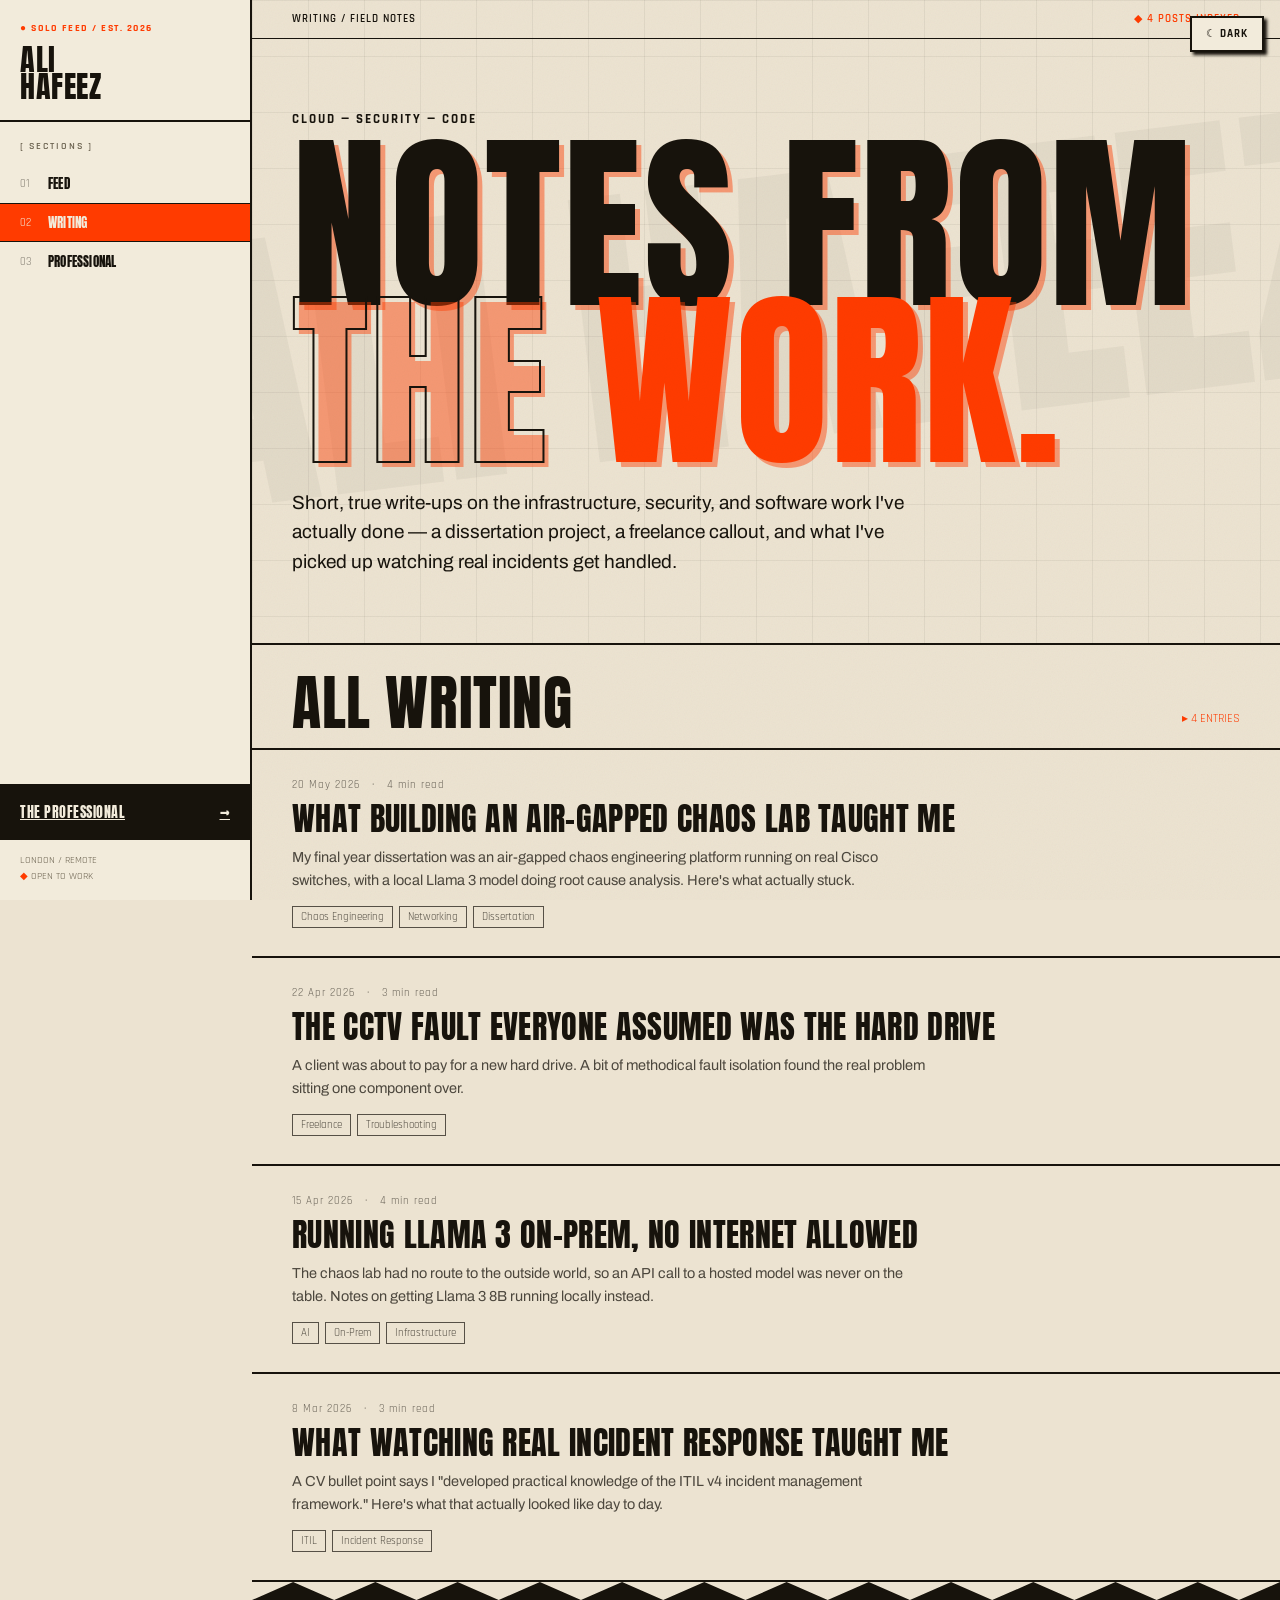
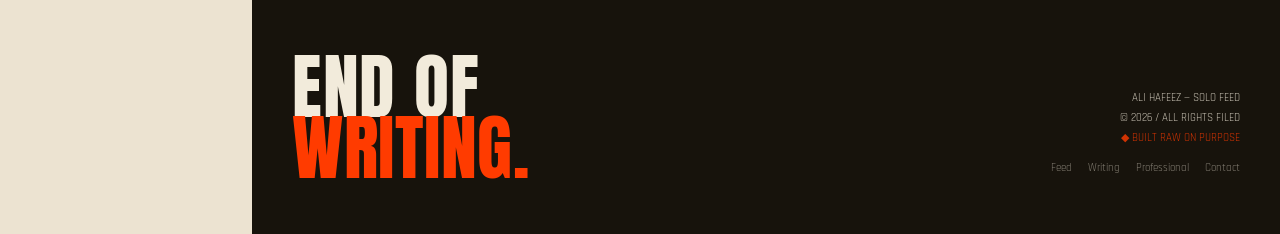
==== commit bb43de94: "Rebuild into Raw Brutalism: Anton/Rajdhani type, torn-edge textures, updated CV content New Anton + " ====
--- a/blog.html
+++ b/blog.html
@@ -11,7 +11,7 @@
   <meta property="og:type" content="website" />
   <link rel="preconnect" href="https://fonts.googleapis.com" />
   <link rel="preconnect" href="https://fonts.gstatic.com" crossorigin />
-  <link href="https://fonts.googleapis.com/css2?family=Archivo+Expanded:wght@500;600;700;800;900&family=Archivo:wght@400;500;600;700&family=Space+Mono:ital,wght@0,400;0,700;1,400&display=swap" rel="stylesheet" />
+  <link href="https://fonts.googleapis.com/css2?family=Anton&family=Rajdhani:wght@400;500;600;700&family=Archivo:wght@400;500;600;700&family=Space+Mono:ital,wght@0,400;0,700;1,400&display=swap" rel="stylesheet" />
   <link rel="stylesheet" href="style.css" />
   <link rel="icon" type="image/svg+xml" href="favicon.svg" />
   <meta name="theme-color" content="#ece3d1" />
@@ -77,6 +77,8 @@
       <div class="post-index" id="blogListingGrid"></div>
     </section>
 
+    <div class="section-tear section-tear--ink" aria-hidden="true"></div>
+
     <!-- ══════════════ FOOTER ══════════════ -->
     <footer class="site-footer">
       <div class="footer-inner">
--- a/style.css
+++ b/style.css
@@ -1,4 +1,4 @@
-/* ═══════════════════════ Warm Brutalism ═══════════════════════ */
+/* ═══════════════════════ Raw Brutalism ═══════════════════════ */
 
 :root {
   --ink: #17130c;
@@ -6,9 +6,10 @@
   --card: #f2ebdb;
   --neon: #ff3b00;
   --muted: #6b6250;
-  --mono: 'Space Mono', monospace;
-  --exp: 'Archivo Expanded', sans-serif;
+  --mono: 'Rajdhani', sans-serif;
+  --exp: 'Anton', sans-serif;
   --body: 'Archivo', sans-serif;
+  --code: 'Space Mono', monospace;
 }
 
 @media (prefers-color-scheme: dark) {
@@ -43,7 +44,7 @@
   letter-spacing: 1px;
   padding: 9px 14px;
   cursor: pointer;
-  box-shadow: 3px 3px 0 var(--ink);
+  box-shadow: 3px 3px 3px var(--ink);
 }
 
 .theme-toggle:hover { background: var(--neon); color: var(--card); border-color: var(--neon); }
@@ -63,6 +64,7 @@
   font-family: var(--body);
   min-height: 100vh;
   overflow-x: hidden;
+  font-synthesis: style;
 }
 
 img { max-width: 100%; display: block; }
@@ -70,6 +72,22 @@
 button { font: inherit; color: inherit; }
 
 ::selection { background: var(--neon); color: var(--card); }
+
+/* ─────────────── Paper grain (raw texture over everything) ─────────────── */
+body::after {
+  content: "";
+  position: fixed;
+  inset: 0;
+  z-index: 850;
+  pointer-events: none;
+  opacity: 0.05;
+  mix-blend-mode: multiply;
+  background-image: url("data:image/svg+xml,%3Csvg xmlns='http://www.w3.org/2000/svg' width='180' height='180'%3E%3Cfilter id='n'%3E%3CfeTurbulence type='fractalNoise' baseFrequency='0.85' numOctaves='3' stitchTiles='stitch'/%3E%3C/filter%3E%3Crect width='100%25' height='100%25' filter='url(%23n)'/%3E%3C/svg%3E");
+}
+@media (prefers-color-scheme: dark) {
+  :root:not([data-theme="light"]) body::after { opacity: 0.08; mix-blend-mode: overlay; }
+}
+:root[data-theme="dark"] body::after { opacity: 0.08; mix-blend-mode: overlay; }
 
 ::-webkit-scrollbar { width: 8px; height: 8px; }
 ::-webkit-scrollbar-track { background: transparent; }
@@ -119,6 +137,7 @@
 
 .side-eyebrow {
   font-family: var(--mono);
+  font-weight: 700;
   font-size: 10px;
   letter-spacing: 1.5px;
   color: var(--neon);
@@ -130,7 +149,7 @@
   font-weight: 900;
   font-size: 30px;
   line-height: 0.9;
-  letter-spacing: -1px;
+  letter-spacing: 0.5px;
   color: var(--ink);
 }
 
@@ -138,6 +157,7 @@
 
 .side-index-label {
   font-family: var(--mono);
+  font-weight: 600;
   font-size: 10px;
   letter-spacing: 2px;
   color: var(--muted);
@@ -157,6 +177,7 @@
   color: var(--ink);
   cursor: pointer;
   text-align: left;
+  text-decoration: none;
   transition: background .12s, color .12s;
 }
 .side-link:hover { background: rgba(23,19,12,0.06); }
@@ -177,7 +198,7 @@
   font-family: var(--exp);
   font-weight: 700;
   font-size: 13px;
-  letter-spacing: -0.2px;
+  letter-spacing: 0.2px;
   text-transform: uppercase;
 }
 
@@ -241,7 +262,25 @@
   background-size: 56px 56px;
 }
 
+.hero::before {
+  content: "ALI HAFEEZ";
+  position: absolute;
+  top: 52%;
+  left: 50%;
+  transform: translate(-50%, -55%) rotate(-7deg);
+  font-family: var(--exp);
+  font-weight: 900;
+  font-size: clamp(140px, 24vw, 380px);
+  color: var(--ink);
+  opacity: 0.04;
+  white-space: nowrap;
+  pointer-events: none;
+  z-index: 0;
+}
+
 .hero-meta-strip {
+  position: relative;
+  z-index: 1;
   display: flex;
   justify-content: space-between;
   flex-wrap: wrap;
@@ -250,27 +289,31 @@
   border-bottom: 1px solid var(--ink);
   font-family: var(--mono);
   font-size: 11px;
+  font-weight: 600;
   letter-spacing: 1px;
 }
 
-.hero-body { padding: clamp(28px,6vw,72px) clamp(16px,4vw,40px) clamp(24px,5vw,48px); }
+.hero-body { position: relative; z-index: 1; padding: clamp(28px,6vw,72px) clamp(16px,4vw,40px) clamp(24px,5vw,48px); }
 
 .hero-kicker {
   font-family: var(--mono);
+  font-weight: 700;
   font-size: 13px;
   letter-spacing: 2px;
   margin-bottom: 18px;
 }
 
 .hero-heading {
+  position: relative;
   font-family: var(--exp);
   font-weight: 900;
   font-size: clamp(52px, 15vw, 200px);
   line-height: 0.82;
-  letter-spacing: -0.04em;
+  letter-spacing: 0.01em;
   color: var(--ink);
   margin: 0;
   text-transform: uppercase;
+  text-shadow: 5px 5px 0 color-mix(in srgb, var(--neon) 45%, transparent);
 }
 
 .neon-fill { color: var(--neon); }
@@ -301,6 +344,16 @@
 @media (prefers-reduced-motion: reduce) { .hero-marquee { animation: none; } }
 
 .hero-marquee-rep { display: flex; flex-shrink: 0; }
+
+/* ─────────────── Torn-edge section break ─────────────── */
+.section-tear {
+  height: 18px;
+  width: 100%;
+  pointer-events: none;
+  clip-path: polygon(0% 100%,4% 0%,8% 100%,12% 0%,16% 100%,20% 0%,24% 100%,28% 0%,32% 100%,36% 0%,40% 100%,44% 0%,48% 100%,52% 0%,56% 100%,60% 0%,64% 100%,68% 0%,72% 100%,76% 0%,80% 100%,84% 0%,88% 100%,92% 0%,96% 100%,100% 0%,100% 100%);
+}
+.section-tear--paper { background: var(--paper); }
+.section-tear--ink { background: var(--ink); }
 
 .hero-marquee-item {
   font-family: var(--exp);
@@ -312,6 +365,7 @@
   display: inline-flex;
   align-items: center;
   gap: 20px;
+  transform: skewX(-9deg);
 }
 .hero-marquee-item .diamond { color: var(--neon); font-size: 0.5em; }
 
@@ -333,7 +387,7 @@
   font-weight: 900;
   font-size: clamp(30px,5vw,60px);
   line-height: 0.85;
-  letter-spacing: -0.03em;
+  letter-spacing: 0.01em;
   margin: 0;
   text-transform: uppercase;
   color: var(--ink);
@@ -353,6 +407,7 @@
 .feed-carousel-label {
   padding: 10px clamp(16px,4vw,40px);
   font-family: var(--mono);
+  font-weight: 600;
   font-size: 11px;
   letter-spacing: 2px;
   color: var(--card);
@@ -379,7 +434,11 @@
 }
 
 .hcar-img-wrap { position: relative; aspect-ratio: 3 / 2; overflow: hidden; }
-.hcar-img-wrap img { width: 100%; height: 100%; object-fit: cover; filter: grayscale(0.15) contrast(1.05); }
+.hcar-img-wrap img { width: 100%; height: 100%; object-fit: cover; filter: saturate(1.08) contrast(1.02) brightness(1.01); }
+.hcar-img-wrap::after {
+  content: ""; position: absolute; inset: 0; opacity: 0.3; mix-blend-mode: multiply; pointer-events: none;
+  background-image: url("data:image/svg+xml,%3Csvg xmlns='http://www.w3.org/2000/svg' width='120' height='120'%3E%3Cfilter id='n'%3E%3CfeTurbulence type='fractalNoise' baseFrequency='0.9' numOctaves='2'/%3E%3C/filter%3E%3Crect width='100%25' height='100%25' filter='url(%23n)' opacity='0.35'/%3E%3C/svg%3E");
+}
 
 .hcar-caption {
   position: absolute; left: 0; bottom: 0; right: 0;
@@ -411,11 +470,22 @@
   cursor: pointer;
   display: flex;
   flex-direction: column;
-  transition: background .15s, color .15s;
+  transition: background .15s, color .15s, transform .25s;
   overflow: hidden;
 }
-.post-card:hover { background: var(--ink); color: var(--card); }
+.post-card:hover { background: var(--ink); color: var(--card); transform: rotate(0deg) scale(1.012); }
 .post-card:active { transform: scale(0.985); }
+
+/* Slight, imperfect tilt — pinned prints, not a perfect digital grid */
+.feed-item:nth-child(6n+1) .post-card { transform: rotate(-0.6deg); }
+.feed-item:nth-child(6n+2) .post-card { transform: rotate(0.5deg); }
+.feed-item:nth-child(6n+3) .post-card { transform: rotate(-0.35deg); }
+.feed-item:nth-child(6n+4) .post-card { transform: rotate(0.7deg); }
+.feed-item:nth-child(6n+5) .post-card { transform: rotate(-0.45deg); }
+.feed-item:nth-child(6n+6) .post-card { transform: rotate(0.3deg); }
+@media (max-width: 640px) {
+  .feed-item .post-card { transform: none !important; }
+}
 
 .post-meta {
   display: flex;
@@ -436,10 +506,10 @@
 .post-card:hover .post-img-wrap { border-bottom-color: var(--card); }
 .post-img-wrap img {
   width: 100%; height: 100%; object-fit: cover; display: block;
-  filter: contrast(1.02) saturate(0.95);
+  filter: contrast(1.03) saturate(1.05) brightness(1.01);
   transition: filter .2s, transform .35s;
 }
-.post-card:hover .post-img-wrap img { filter: grayscale(1) contrast(1.15); transform: scale(1.04); }
+.post-card:hover .post-img-wrap img { filter: contrast(1.12) saturate(1.2) brightness(0.97) sepia(0.12); transform: scale(1.04); }
 
 .post-grain {
   position: absolute; inset: 0; opacity: 0.5; mix-blend-mode: multiply; pointer-events: none;
@@ -448,13 +518,14 @@
 
 .post-open-tag {
   position: absolute; bottom: 8px; right: 8px;
-  font-family: var(--mono); font-size: 10px; background: var(--neon); color: var(--card);
-  padding: 3px 7px; letter-spacing: 1px; opacity: 0; transition: opacity .15s;
+  font-family: var(--mono); font-weight: 700; font-size: 10px; background: var(--neon); color: var(--card);
+  padding: 3px 8px 3px 7px; letter-spacing: 1px; opacity: 0; transition: opacity .15s;
+  clip-path: polygon(0 0, calc(100% - 6px) 0, 100% 6px, 100% 100%, 0 100%);
 }
 .post-card:hover .post-open-tag { opacity: 1; }
 
 .post-body { padding: 12px 12px 10px; display: flex; flex-direction: column; gap: 8px; flex-shrink: 0; }
-.post-title { font-family: var(--exp); font-weight: 800; font-size: 17px; line-height: 1; letter-spacing: -0.4px; margin: 0; text-transform: uppercase; }
+.post-title { font-family: var(--exp); font-weight: 800; font-size: 17px; line-height: 1; letter-spacing: 0.1px; margin: 0; text-transform: uppercase; }
 .post-caption {
   font-family: var(--body); font-size: 12.5px; line-height: 1.5; margin: 0; opacity: 0.7;
   display: -webkit-box; -webkit-line-clamp: 2; -webkit-box-orient: vertical; overflow: hidden;
@@ -475,7 +546,7 @@
   background: var(--ink); color: var(--card);
   padding: 14px clamp(16px,4vw,40px);
   display: flex; justify-content: space-between; align-items: center; flex-wrap: wrap; gap: 8px;
-  font-family: var(--mono); font-size: 11px; letter-spacing: 2px;
+  font-family: var(--mono); font-weight: 600; font-size: 11px; letter-spacing: 2px;
 }
 .pro-shift-mode { opacity: 0.7; }
 
@@ -486,7 +557,7 @@
 }
 .pro-h2 {
   font-family: var(--exp); font-weight: 900; font-size: clamp(38px,8vw,120px); line-height: 0.82;
-  letter-spacing: -0.04em; margin: 0; text-transform: uppercase; color: var(--ink);
+  letter-spacing: 0.01em; margin: 0; text-transform: uppercase; color: var(--ink);
 }
 .pro-lede { font-family: var(--body); font-size: 15px; line-height: 1.6; max-width: 360px; margin: 0; }
 
@@ -503,7 +574,7 @@
 }
 
 .kicker {
-  font-family: var(--mono); font-size: 11px; letter-spacing: 2px; color: var(--muted);
+  font-family: var(--mono); font-weight: 600; font-size: 11px; letter-spacing: 2px; color: var(--muted);
   padding: 12px 16px; border-bottom: 2px solid var(--ink); text-transform: uppercase;
 }
 
@@ -516,7 +587,7 @@
 .exp-row-last { border-bottom: none; }
 .exp-n { font-family: var(--mono); font-size: 12px; }
 .exp-top { display: flex; justify-content: space-between; flex-wrap: wrap; gap: 8px; align-items: baseline; }
-.exp-role { font-family: var(--exp); font-weight: 800; font-size: 18px; text-transform: uppercase; letter-spacing: -0.3px; }
+.exp-role { font-family: var(--exp); font-weight: 800; font-size: 18px; text-transform: uppercase; letter-spacing: 0.1px; }
 .exp-period { font-family: var(--mono); font-size: 11px; opacity: 0.6; }
 .exp-company { font-family: var(--mono); font-size: 12px; margin: 3px 0 6px; }
 .exp-desc { font-family: var(--body); font-size: 13.5px; line-height: 1.55; margin: 0; opacity: 0.8; }
@@ -531,8 +602,10 @@
 .pro-cta {
   display: flex; justify-content: space-between; align-items: center; text-decoration: none;
   padding: 13px 15px; font-family: var(--exp); font-weight: 800; font-size: 14px; letter-spacing: 0.3px;
-  border: 2px solid var(--ink); transition: background .15s, color .15s;
-}
+  border: 2px solid var(--ink); transition: background .15s, color .15s, transform .15s;
+  clip-path: polygon(0 0, calc(100% - 12px) 0, 100% 12px, 100% 100%, 0 100%);
+}
+.pro-cta:hover { transform: skewX(-4deg); }
 .pro-cta-fill { background: var(--neon); color: var(--card); }
 .pro-cta-fill:hover { background: var(--ink); color: var(--card); }
 .pro-cta-outline { background: var(--card); color: var(--ink); }
@@ -543,23 +616,29 @@
 .social-btn:hover { background: var(--ink); color: var(--card); }
 
 .pro-proj { border-top: 2px solid var(--ink); }
-.proj-row { display: grid; grid-template-columns: repeat(3, 1fr); }
+.proj-row { display: grid; grid-template-columns: repeat(2, 1fr); }
 .proj-card {
   text-decoration: none; color: var(--ink); padding: 16px; display: block;
-  border-right: 2px solid var(--ink); transition: background .15s, color .15s;
-}
-.proj-card:last-child { border-right: none; }
-.proj-card:hover { background: var(--neon); color: var(--card); }
+  border-right: 2px solid var(--ink); border-bottom: 2px solid var(--ink);
+  transition: background .15s, color .15s, transform .15s;
+}
+.proj-card:nth-child(2n) { border-right: none; }
+.proj-card:nth-last-child(-n+2) { border-bottom: none; }
+.proj-card:hover { background: var(--neon); color: var(--card); transform: skewX(-1.5deg); }
 .proj-top { display: flex; justify-content: space-between; align-items: center; font-family: var(--exp); font-weight: 800; font-size: 18px; text-transform: uppercase; }
 .proj-card p { font-family: var(--body); font-size: 13px; line-height: 1.5; margin: 6px 0 10px; opacity: 0.8; }
-.proj-tag { font-family: var(--mono); font-size: 10px; letter-spacing: 1px; background: var(--ink); color: var(--card); padding: 3px 7px; }
+.proj-tag {
+  font-family: var(--mono); font-weight: 700; font-size: 10px; letter-spacing: 1px;
+  background: var(--ink); color: var(--card); padding: 3px 8px 3px 7px;
+  clip-path: polygon(0 0, calc(100% - 6px) 0, 100% 6px, 100% 100%, 0 100%);
+}
 .proj-card:hover .proj-tag { background: var(--card); color: var(--ink); }
 
 .pro-edu { border-top: 2px solid var(--ink); }
 .edu-row { display: grid; grid-template-columns: 1.3fr 1fr; }
 .edu-col { padding: 16px; }
 .edu-col:first-child { border-right: 2px solid var(--ink); }
-.edu-degree { font-family: var(--exp); font-weight: 800; font-size: 18px; text-transform: uppercase; letter-spacing: -0.3px; }
+.edu-degree { font-family: var(--exp); font-weight: 800; font-size: 18px; text-transform: uppercase; letter-spacing: 0.1px; }
 .edu-school { font-family: var(--mono); font-size: 12px; margin: 3px 0 10px; opacity: 0.75; }
 .edu-detail { font-family: var(--body); font-size: 13.5px; line-height: 1.55; margin: 0; opacity: 0.8; }
 .edu-certs { display: flex; flex-direction: column; gap: 9px; font-family: var(--mono); font-size: 12px; justify-content: center; }
@@ -573,7 +652,7 @@
 }
 .footer-big {
   font-family: var(--exp); font-weight: 900; font-size: clamp(30px,6vw,72px); line-height: 0.85;
-  letter-spacing: -0.03em; text-transform: uppercase;
+  letter-spacing: 0.01em; text-transform: uppercase;
 }
 .footer-meta { font-family: var(--mono); font-size: 11px; line-height: 1.8; text-align: right; opacity: 0.8; }
 .footer-links { display: flex; gap: 16px; justify-content: flex-end; margin-top: 10px; }
@@ -627,7 +706,7 @@
 
 .mobile-bar {
   position: fixed; left: 10px; right: 10px; bottom: 10px; height: 58px;
-  background: var(--card); border: 2px solid var(--ink); box-shadow: 4px 4px 0 var(--ink);
+  background: var(--card); border: 2px solid var(--ink); box-shadow: 4px 4px 4px var(--ink);
   z-index: 935; display: flex; align-items: stretch;
 }
 .ctrl-btn {
@@ -653,7 +732,7 @@
 .lightbox[hidden] { display: none; }
 
 .lb-panel {
-  background: var(--card); border: 2px solid var(--ink); box-shadow: 8px 8px 0 var(--ink);
+  background: var(--card); border: 2px solid var(--ink); box-shadow: 8px 8px 8px var(--ink);
   max-width: 940px; width: 100%; max-height: 88vh; overflow: hidden;
   display: grid; grid-template-columns: 1.3fr 1fr;
 }
@@ -670,7 +749,7 @@
 
 .lb-body { padding: 18px; flex: 1; }
 .lb-date { font-family: var(--mono); font-size: 11px; color: var(--muted); margin-bottom: 10px; }
-.lb-title { font-family: var(--exp); font-weight: 900; font-size: 30px; line-height: 0.9; letter-spacing: -0.5px; margin: 0 0 14px; text-transform: uppercase; color: var(--ink); }
+.lb-title { font-family: var(--exp); font-weight: 900; font-size: 30px; line-height: 0.9; letter-spacing: 0.1px; margin: 0 0 14px; text-transform: uppercase; color: var(--ink); }
 .lb-caption { font-family: var(--body); font-size: 15px; line-height: 1.6; margin: 0 0 16px; color: var(--ink); }
 .lb-tags { display: flex; flex-wrap: wrap; gap: 6px; }
 .lb-tags span { font-family: var(--mono); font-size: 11px; border: 1px solid var(--ink); padding: 3px 8px; }
@@ -705,7 +784,7 @@
 
 .post-index-title {
   font-family: var(--exp); font-weight: 900; font-size: clamp(20px,3vw,32px);
-  line-height: 1.05; letter-spacing: -0.02em; text-transform: uppercase;
+  line-height: 1.05; letter-spacing: 0.01em; text-transform: uppercase;
   margin: 0 0 10px;
 }
 
@@ -742,7 +821,7 @@
 
 .article-title {
   font-family: var(--exp); font-weight: 900; font-size: clamp(32px,6vw,64px);
-  line-height: 0.95; letter-spacing: -0.03em; text-transform: uppercase;
+  line-height: 0.95; letter-spacing: 0.01em; text-transform: uppercase;
   margin: 0 0 16px; color: var(--ink);
 }
 
@@ -768,7 +847,7 @@
   background: var(--card); font-style: italic; font-size: 15px;
 }
 .prose code {
-  font-family: var(--mono); font-size: 0.88em; background: var(--card);
+  font-family: var(--code); font-size: 0.88em; background: var(--card);
   border: 1px solid var(--ink); padding: 1px 6px;
 }
 .prose strong { font-weight: 700; }
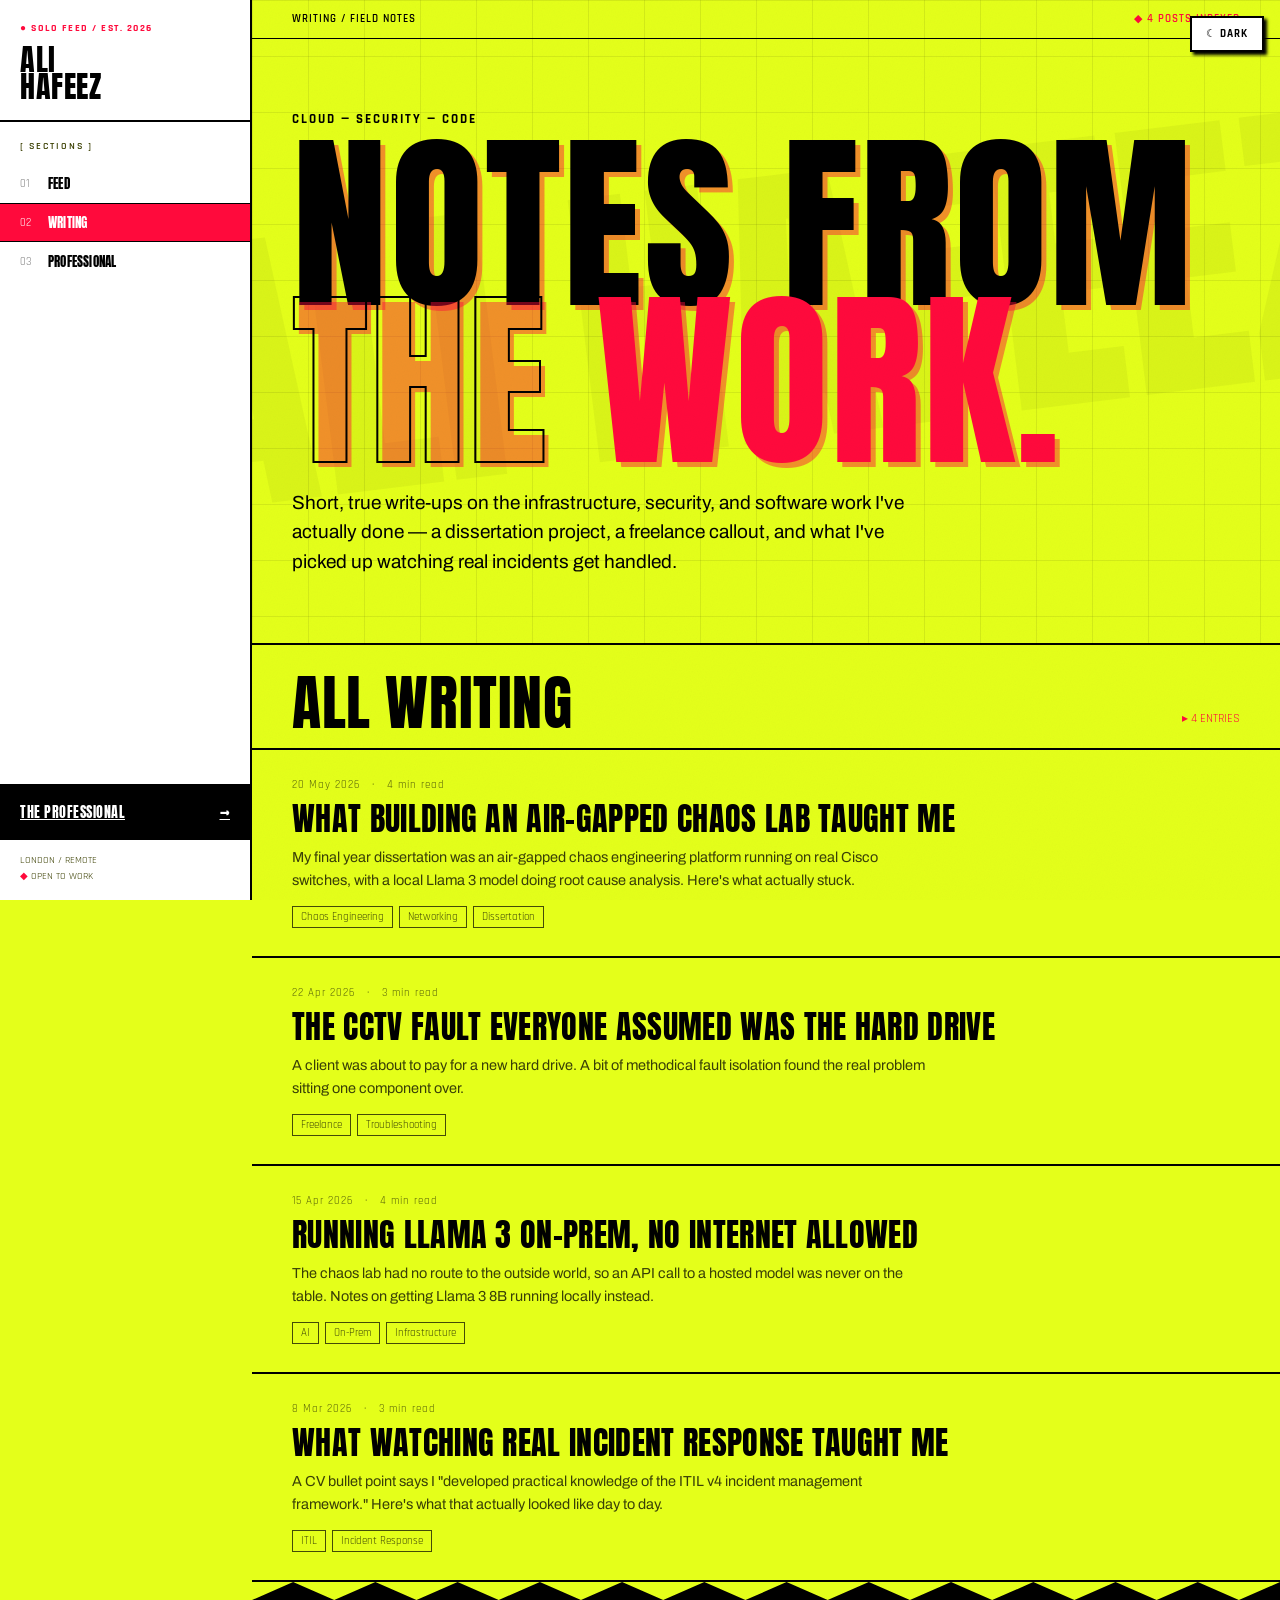
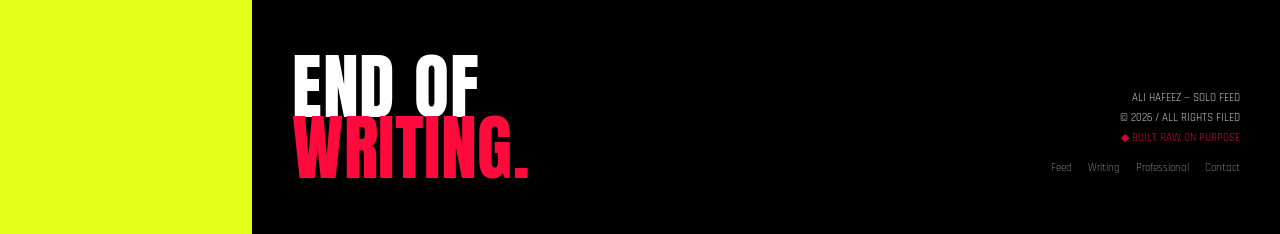
==== commit 211addb7: "Switch to a harsh hazard palette: acid yellow, black, blood red Co-Authored-By: Claude Opus 5.5 <nor" ====
--- a/blog.html
+++ b/blog.html
@@ -14,7 +14,8 @@
   <link href="https://fonts.googleapis.com/css2?family=Anton&family=Rajdhani:wght@400;500;600;700&family=Archivo:wght@400;500;600;700&family=Space+Mono:ital,wght@0,400;0,700;1,400&display=swap" rel="stylesheet" />
   <link rel="stylesheet" href="style.css" />
   <link rel="icon" type="image/svg+xml" href="favicon.svg" />
-  <meta name="theme-color" content="#ece3d1" />
+  <meta name="theme-color" content="#e4ff1a" />
+  <script data-goatcounter="https://ali-hafeez.goatcounter.com/count" async src="https://gc.zgo.at/count.js"></script>
 </head>
 <body>
 
--- a/style.css
+++ b/style.css
@@ -1,11 +1,11 @@
 /* ═══════════════════════ Raw Brutalism ═══════════════════════ */
 
 :root {
-  --ink: #17130c;
-  --paper: #ece3d1;
-  --card: #f2ebdb;
-  --neon: #ff3b00;
-  --muted: #6b6250;
+  --ink: #000000;
+  --paper: #e4ff1a;
+  --card: #ffffff;
+  --neon: #ff0a3c;
+  --muted: #3a3f00;
   --mono: 'Rajdhani', sans-serif;
   --exp: 'Anton', sans-serif;
   --body: 'Archivo', sans-serif;
@@ -14,20 +14,20 @@
 
 @media (prefers-color-scheme: dark) {
   :root:not([data-theme="light"]) {
-    --ink: #ece3d1;
-    --paper: #14110b;
-    --card: #1c170f;
-    --neon: #ff6a3d;
-    --muted: #9a9182;
+    --ink: #f5f5f5;
+    --paper: #000000;
+    --card: #0c0c0c;
+    --neon: #e4ff1a;
+    --muted: #8c8c8c;
   }
 }
 
 :root[data-theme="dark"] {
-  --ink: #ece3d1;
-  --paper: #14110b;
-  --card: #1c170f;
-  --neon: #ff6a3d;
-  --muted: #9a9182;
+  --ink: #f5f5f5;
+  --paper: #000000;
+  --card: #0c0c0c;
+  --neon: #e4ff1a;
+  --muted: #8c8c8c;
 }
 
 .theme-toggle {
@@ -123,7 +123,7 @@
   z-index: 900;
   display: flex;
   flex-direction: column;
-  overflow-y: auto;
+  overflow: hidden;
 }
 
 .side-identity {
@@ -180,7 +180,7 @@
   text-decoration: none;
   transition: background .12s, color .12s;
 }
-.side-link:hover { background: rgba(23,19,12,0.06); }
+.side-link:hover { background: color-mix(in srgb, var(--ink) 8%, transparent); }
 .side-link.active {
   border-top: 1px solid var(--ink);
   border-bottom: 1px solid var(--ink);
@@ -241,7 +241,7 @@
   align-items: center;
   transition: background .12s;
 }
-.side-writing:hover { background: rgba(23,19,12,0.06); }
+.side-writing:hover { background: color-mix(in srgb, var(--ink) 8%, transparent); }
 
 .side-meta {
   padding: 12px 20px 16px;
@@ -257,8 +257,8 @@
   border-bottom: 2px solid var(--ink);
   overflow: hidden;
   background-image:
-    linear-gradient(to right, rgba(23,19,12,0.06) 1px, transparent 1px),
-    linear-gradient(to bottom, rgba(23,19,12,0.06) 1px, transparent 1px);
+    linear-gradient(to right, color-mix(in srgb, var(--ink) 8%, transparent) 1px, transparent 1px),
+    linear-gradient(to bottom, color-mix(in srgb, var(--ink) 8%, transparent) 1px, transparent 1px);
   background-size: 56px 56px;
 }
 
@@ -370,7 +370,7 @@
 .hero-marquee-item .diamond { color: var(--neon); font-size: 0.5em; }
 
 /* ─────────────── Feed ─────────────── */
-.feed { border-bottom: 2px solid var(--ink); }
+.feed { border-bottom: 2px solid var(--ink); overflow-x: clip; }
 
 .feed-title-bar {
   display: flex;
@@ -418,7 +418,7 @@
   gap: 0;
   overflow-x: auto;
   scroll-snap-type: x mandatory;
-  border-top: 1px solid rgba(242,235,219,0.25);
+  border-top: 1px solid rgba(255,255,255,0.25);
 }
 
 .hcar-item {
@@ -426,7 +426,7 @@
   flex: 0 0 auto;
   width: clamp(240px, 34vw, 420px);
   border: none;
-  border-right: 1px solid rgba(242,235,219,0.25);
+  border-right: 1px solid rgba(255,255,255,0.25);
   background: var(--ink);
   padding: 0;
   cursor: pointer;
@@ -443,21 +443,20 @@
 .hcar-caption {
   position: absolute; left: 0; bottom: 0; right: 0;
   padding: 10px 12px;
-  background: linear-gradient(transparent, rgba(23,19,12,0.85));
+  background: linear-gradient(transparent, rgba(0,0,0,0.85));
   text-align: left;
 }
 .hcar-date { font-family: var(--mono); font-size: 10px; color: var(--neon); letter-spacing: 1px; }
-.hcar-title { font-family: var(--exp); font-weight: 800; font-size: 16px; color: var(--card); text-transform: uppercase; line-height: 1; }
+.hcar-title { font-family: var(--exp); font-weight: 800; font-size: 16px; color: #fff; text-transform: uppercase; line-height: 1; }
 
 .feed-body { padding: clamp(16px,3vw,28px) clamp(16px,4vw,40px) clamp(40px,5vw,64px); }
 
-.feed-flow { column-count: 3; column-gap: 16px; }
-.feed-item { break-inside: avoid; margin-bottom: 16px; }
-@media (max-width: 1180px) { .feed-flow { column-count: 2; } }
+.feed-flow { display: flex; align-items: flex-start; gap: 16px; }
+.feed-col { flex: 1; min-width: 0; }
+.feed-item { margin-bottom: 16px; }
 @media (max-width: 640px) {
-  .feed-flow { column-count: 1; }
   .feed-item { position: sticky; top: 14px; }
-  .feed-item .post-card { box-shadow: 0 14px 30px rgba(23,19,12,0.28); }
+  .feed-item .post-card { box-shadow: 0 14px 30px rgba(0,0,0,0.28); }
 }
 
 .feed-empty { font-family: var(--mono); font-size: 13px; padding: 40px 0; color: var(--muted); }
@@ -671,7 +670,7 @@
 
 /* ─────────────── Mobile control panel ─────────────── */
 .mobile-overlay {
-  position: fixed; inset: 0; background: rgba(23,19,12,0.4); z-index: 940;
+  position: fixed; inset: 0; background: rgba(0,0,0,0.4); z-index: 940;
   opacity: 0; pointer-events: none; transition: opacity .2s;
 }
 .mobile-nav.open .mobile-overlay { opacity: 1; pointer-events: auto; }
@@ -725,7 +724,7 @@
 
 /* ─────────────── Lightbox ─────────────── */
 .lightbox {
-  position: fixed; inset: 0; z-index: 1000; background: rgba(23,19,12,0.6);
+  position: fixed; inset: 0; z-index: 1000; background: rgba(0,0,0,0.6);
   backdrop-filter: blur(3px); display: flex; align-items: center; justify-content: center;
   padding: clamp(12px,4vw,48px);
 }
@@ -851,3 +850,230 @@
   border: 1px solid var(--ink); padding: 1px 6px;
 }
 .prose strong { font-weight: 700; }
+
+/* ═══════════════════════ Timeline rail ═══════════════════════ */
+.blink { animation: blink 1.1s steps(1) infinite; color: var(--neon); }
+@keyframes blink { 50% { opacity: 0; } }
+
+.side-timeline { flex: 1; min-height: 0; overflow-y: auto; padding: 0 0 18px; }
+.side-timeline::-webkit-scrollbar { width: 4px; }
+.side-timeline::-webkit-scrollbar-thumb { background: var(--neon); }
+.side-timeline .side-index-label {
+  position: sticky; top: 0; z-index: 3; background: var(--card);
+  padding-top: 14px; padding-bottom: 10px; border-bottom: 1px dashed var(--ink);
+}
+
+.tl { position: relative; padding: 10px 0 4px; --rail-x: 31px; }
+
+.tl-rail {
+  position: absolute; top: 10px; bottom: 10px; left: calc(var(--rail-x) - 2px); width: 4px;
+  background: repeating-linear-gradient(to bottom, var(--ink) 0 6px, transparent 6px 10px);
+  opacity: 0.85;
+}
+.tl-fill {
+  position: absolute; top: 0; left: -1px; right: -1px; height: 0;
+  background: var(--neon);
+  box-shadow: 0 0 0 1px var(--neon);
+  transition: height .35s cubic-bezier(.2,.9,.25,1.25);
+}
+.tl-fill::after {
+  content: ""; position: absolute; bottom: -2px; left: 50%; width: 14px; height: 4px;
+  transform: translateX(-50%); background: var(--neon);
+}
+
+.tl-now {
+  position: relative; display: flex; align-items: center; gap: 10px;
+  padding: 2px 16px 12px calc(var(--rail-x) - 7px);
+  font-family: var(--mono); font-weight: 700; font-size: 11px; letter-spacing: 1.5px; color: var(--neon);
+}
+.tl-now-dot {
+  width: 14px; height: 14px; border-radius: 50%; background: var(--neon); flex-shrink: 0;
+  box-shadow: 0 0 0 0 var(--neon); animation: ping 1.6s ease-out infinite;
+}
+@keyframes ping {
+  0% { box-shadow: 0 0 0 0 color-mix(in srgb, var(--neon) 70%, transparent); }
+  100% { box-shadow: 0 0 0 12px transparent; }
+}
+
+.tl-month { margin-bottom: 6px; }
+
+.tl-month-head {
+  position: relative; width: 100%; display: flex; align-items: baseline; gap: 6px; flex-wrap: wrap;
+  padding: 10px 14px 8px calc(var(--rail-x) + 18px);
+  background: none; border: none; cursor: pointer; text-align: left; color: var(--ink);
+}
+.tl-month-head::before {
+  content: ""; position: absolute; left: calc(var(--rail-x) - 9px); top: 15px;
+  width: 18px; height: 18px; background: var(--ink); transform: rotate(45deg);
+  border: 2px solid var(--card); outline: 2px solid var(--ink);
+}
+.tl-month-head.active::before { background: var(--neon); outline-color: var(--neon); }
+.tl-month-name {
+  font-family: var(--exp); font-size: 34px; line-height: 0.85; letter-spacing: 0.5px;
+  transition: color .15s, transform .15s;
+}
+.tl-month-year { font-family: var(--exp); font-size: 16px; color: transparent; -webkit-text-stroke: 1px var(--ink); }
+.tl-month-count {
+  width: 100%; font-family: var(--mono); font-weight: 700; font-size: 9.5px; letter-spacing: 1.5px; color: var(--muted);
+}
+.tl-month-head:hover .tl-month-name, .tl-month-head.active .tl-month-name { color: var(--neon); }
+.tl-month-head:hover .tl-month-name { transform: skewX(-8deg); }
+
+.tl-entry {
+  position: relative; width: 100%; display: grid; grid-template-columns: 22px 1fr auto; align-items: center; gap: 8px;
+  padding: 6px 14px 6px calc(var(--rail-x) + 12px);
+  background: none; border: none; cursor: pointer; text-align: left; color: var(--ink);
+  transition: background .1s, color .1s, padding .15s;
+}
+.tl-node {
+  position: absolute; left: calc(var(--rail-x) - 5px); top: 50%; width: 10px; height: 10px;
+  margin-top: -5px; background: var(--card); border: 2px solid var(--ink);
+  transition: transform .2s cubic-bezier(.2,.9,.25,1.6), background .15s;
+}
+.tl-day { font-family: var(--mono); font-weight: 700; font-size: 12px; color: var(--muted); }
+.tl-title {
+  font-family: var(--body); font-weight: 600; font-size: 12.5px; white-space: nowrap; overflow: hidden; text-overflow: ellipsis;
+}
+.tl-code { font-family: var(--code); font-size: 9.5px; opacity: 0.45; }
+
+.tl-entry:hover { background: var(--ink); color: var(--card); padding-left: calc(var(--rail-x) + 16px); }
+.tl-entry:hover .tl-day { color: var(--neon); }
+.tl-entry:hover .tl-node { background: var(--neon); border-color: var(--neon); transform: rotate(45deg) scale(1.2); }
+
+.tl-entry.active {
+  background: var(--neon); color: var(--card);
+  clip-path: polygon(0 0, 100% 0, calc(100% - 8px) 100%, 0 100%);
+}
+.tl-entry.active .tl-day, .tl-entry.active .tl-code { color: var(--card); opacity: 1; }
+.tl-entry.active .tl-title { font-weight: 700; }
+.tl-entry.active .tl-node {
+  background: var(--ink); border-color: var(--card); transform: rotate(45deg) scale(1.5);
+}
+
+.tl-origin {
+  padding: 10px 14px 0 calc(var(--rail-x) - 6px);
+  font-family: var(--mono); font-weight: 700; font-size: 10px; letter-spacing: 1.5px; color: var(--muted);
+}
+.tl.done .tl-origin { color: var(--neon); }
+
+/* Mobile drawer version */
+.mobile-timeline .tl { --rail-x: 36px; }
+.mobile-timeline .tl-entry { padding-top: 11px; padding-bottom: 11px; }
+.mobile-timeline .tl-title { font-size: 14px; }
+.mobile-timeline .tl-entry.active { clip-path: none; }
+.mobile-drawer { max-height: 78vh; }
+.ctrl-value { text-transform: none; font-family: var(--body); font-weight: 700; font-size: 13px; }
+
+/* ═══════════════════════ Scroll progress ═══════════════════════ */
+.scroll-progress {
+  position: fixed; top: 0; left: 0; right: 0; height: 5px; z-index: 995;
+  background: var(--neon); transform-origin: 0 50%; transform: scaleX(0);
+  pointer-events: none;
+}
+
+/* ═══════════════════════ Hero energy ═══════════════════════ */
+.hero-stamp {
+  position: absolute; z-index: 2; top: clamp(26px,5vw,64px); right: clamp(16px,4vw,48px);
+  font-family: var(--exp); font-size: clamp(22px,2.6vw,36px); letter-spacing: 1px; line-height: 1;
+  color: var(--neon); border: 4px solid var(--neon); padding: 8px 14px 7px;
+  transform: rotate(9deg); text-align: center;
+  mix-blend-mode: multiply;
+  animation: stamp-in .5s cubic-bezier(.2,.9,.3,1.4) .25s both;
+}
+.hero-stamp small {
+  display: block; font-family: var(--mono); font-weight: 700; font-size: 10px; letter-spacing: 2px; margin-top: 4px;
+}
+@keyframes stamp-in {
+  from { opacity: 0; transform: rotate(-12deg) scale(2.4); }
+  to { opacity: 1; transform: rotate(9deg) scale(1); }
+}
+@media (prefers-color-scheme: dark) { :root:not([data-theme="light"]) .hero-stamp { mix-blend-mode: normal; } }
+:root[data-theme="dark"] .hero-stamp { mix-blend-mode: normal; }
+@media (max-width: 760px) {
+  .hero-stamp { position: relative; top: auto; right: auto; display: inline-block; margin: 0 0 22px 6px; transform: rotate(-4deg); animation-name: stamp-in-sm; }
+}
+@keyframes stamp-in-sm {
+  from { opacity: 0; transform: rotate(-14deg) scale(2); }
+  to { opacity: 1; transform: rotate(-4deg) scale(1); }
+}
+
+.hero-heading .neon-fill { display: inline-block; animation: jolt 4.5s steps(1) infinite; }
+@keyframes jolt {
+  0%, 91%, 100% { transform: none; text-shadow: inherit; }
+  92% { transform: translate(-4px, 2px) skewX(-8deg); text-shadow: 6px 0 var(--ink); }
+  94% { transform: translate(5px, -2px); text-shadow: -6px 0 var(--ink); }
+  96% { transform: translate(-2px, 0) skewX(6deg); }
+}
+
+.hero-tape {
+  position: relative; z-index: 2; overflow: hidden;
+  background: var(--neon); border-top: 2px solid var(--ink); border-bottom: 2px solid var(--ink);
+  margin: -2px -20px 14px; transform: rotate(-1.4deg);
+}
+.hero-tape-track { display: flex; width: max-content; animation: marquee-rev 18s linear infinite; }
+.hero-tape-rep { display: flex; flex-shrink: 0; }
+.hero-tape-rep span {
+  font-family: var(--mono); font-weight: 700; font-size: clamp(13px,1.4vw,17px); letter-spacing: 3px;
+  text-transform: uppercase; color: var(--card); padding: 8px 14px; white-space: nowrap;
+}
+.hero-tape-rep .tape-x { color: var(--ink); padding: 8px 0; }
+@keyframes marquee-rev { from { transform: translateX(-50%); } to { transform: translateX(0); } }
+
+/* ═══════════════════════ Month-grouped feed ═══════════════════════ */
+.feed-month { scroll-margin-top: 20px; }
+.feed-month + .feed-month { margin-top: clamp(26px,4vw,48px); }
+
+.feed-month-head {
+  display: flex; align-items: center; gap: 16px; flex-wrap: wrap;
+  margin: 0 0 clamp(16px,2.4vw,26px); padding-bottom: 10px;
+  border-bottom: 4px solid var(--ink);
+  position: relative;
+}
+.feed-month-head::after {
+  content: ""; position: absolute; left: 0; bottom: -4px; height: 4px; width: 22%; background: var(--neon);
+}
+.feed-month-name {
+  font-family: var(--exp); font-weight: 400; font-size: clamp(44px,8vw,110px); line-height: 0.82;
+  text-transform: uppercase; margin: 0; color: var(--ink); letter-spacing: 0.01em;
+}
+.feed-month-stamp {
+  font-family: var(--mono); font-weight: 700; font-size: 12px; letter-spacing: 2px;
+  background: var(--ink); color: var(--card); padding: 6px 12px; transform: rotate(-3deg);
+  box-shadow: 3px 3px 0 var(--neon);
+}
+
+.feed-end {
+  margin-top: clamp(28px,4vw,48px); padding-top: 14px; border-top: 2px dashed var(--ink);
+  font-family: var(--mono); font-weight: 700; font-size: 12px; letter-spacing: 2px; color: var(--muted);
+}
+
+/* Slam-in reveal */
+@media (prefers-reduced-motion: no-preference) {
+  .anim .feed-item:not(.in) { opacity: 0; transform: translateY(46px) rotate(2.5deg) scale(1.04); }
+  .anim .feed-item { transition: opacity .35s ease-out, transform .5s cubic-bezier(.2,.9,.3,1.3); }
+  .anim .feed-item:nth-child(3n+2) { transition-delay: .06s; }
+  .anim .feed-item:nth-child(3n+3) { transition-delay: .12s; }
+}
+@media (prefers-reduced-motion: reduce) {
+  .blink, .tl-now-dot, .hero-heading .neon-fill, .hero-tape-track { animation: none; }
+}
+
+/* Jumped-to card gets hit */
+.feed-item.hit .post-card { animation: hit .7s cubic-bezier(.2,.9,.3,1.4); outline: 4px solid var(--neon); outline-offset: 3px; }
+@keyframes hit {
+  0% { transform: scale(1); }
+  20% { transform: scale(1.04) rotate(-1.5deg); }
+  40% { transform: scale(0.98) rotate(1deg); }
+  60% { transform: scale(1.01) rotate(-0.5deg); }
+  100% { transform: scale(1) rotate(0); }
+}
+
+/* Glitch title on hover */
+.post-card:hover .post-title { animation: glitch .35s steps(2) 1; text-shadow: 2px 0 var(--neon); }
+@keyframes glitch {
+  0% { transform: translateX(0); text-shadow: -3px 0 var(--neon); }
+  33% { transform: translateX(3px) skewX(-10deg); text-shadow: 3px 0 var(--neon); }
+  66% { transform: translateX(-2px); text-shadow: -2px 0 var(--neon); }
+  100% { transform: none; }
+}
+.mobile-nav.open ~ .theme-toggle { display: none; }
